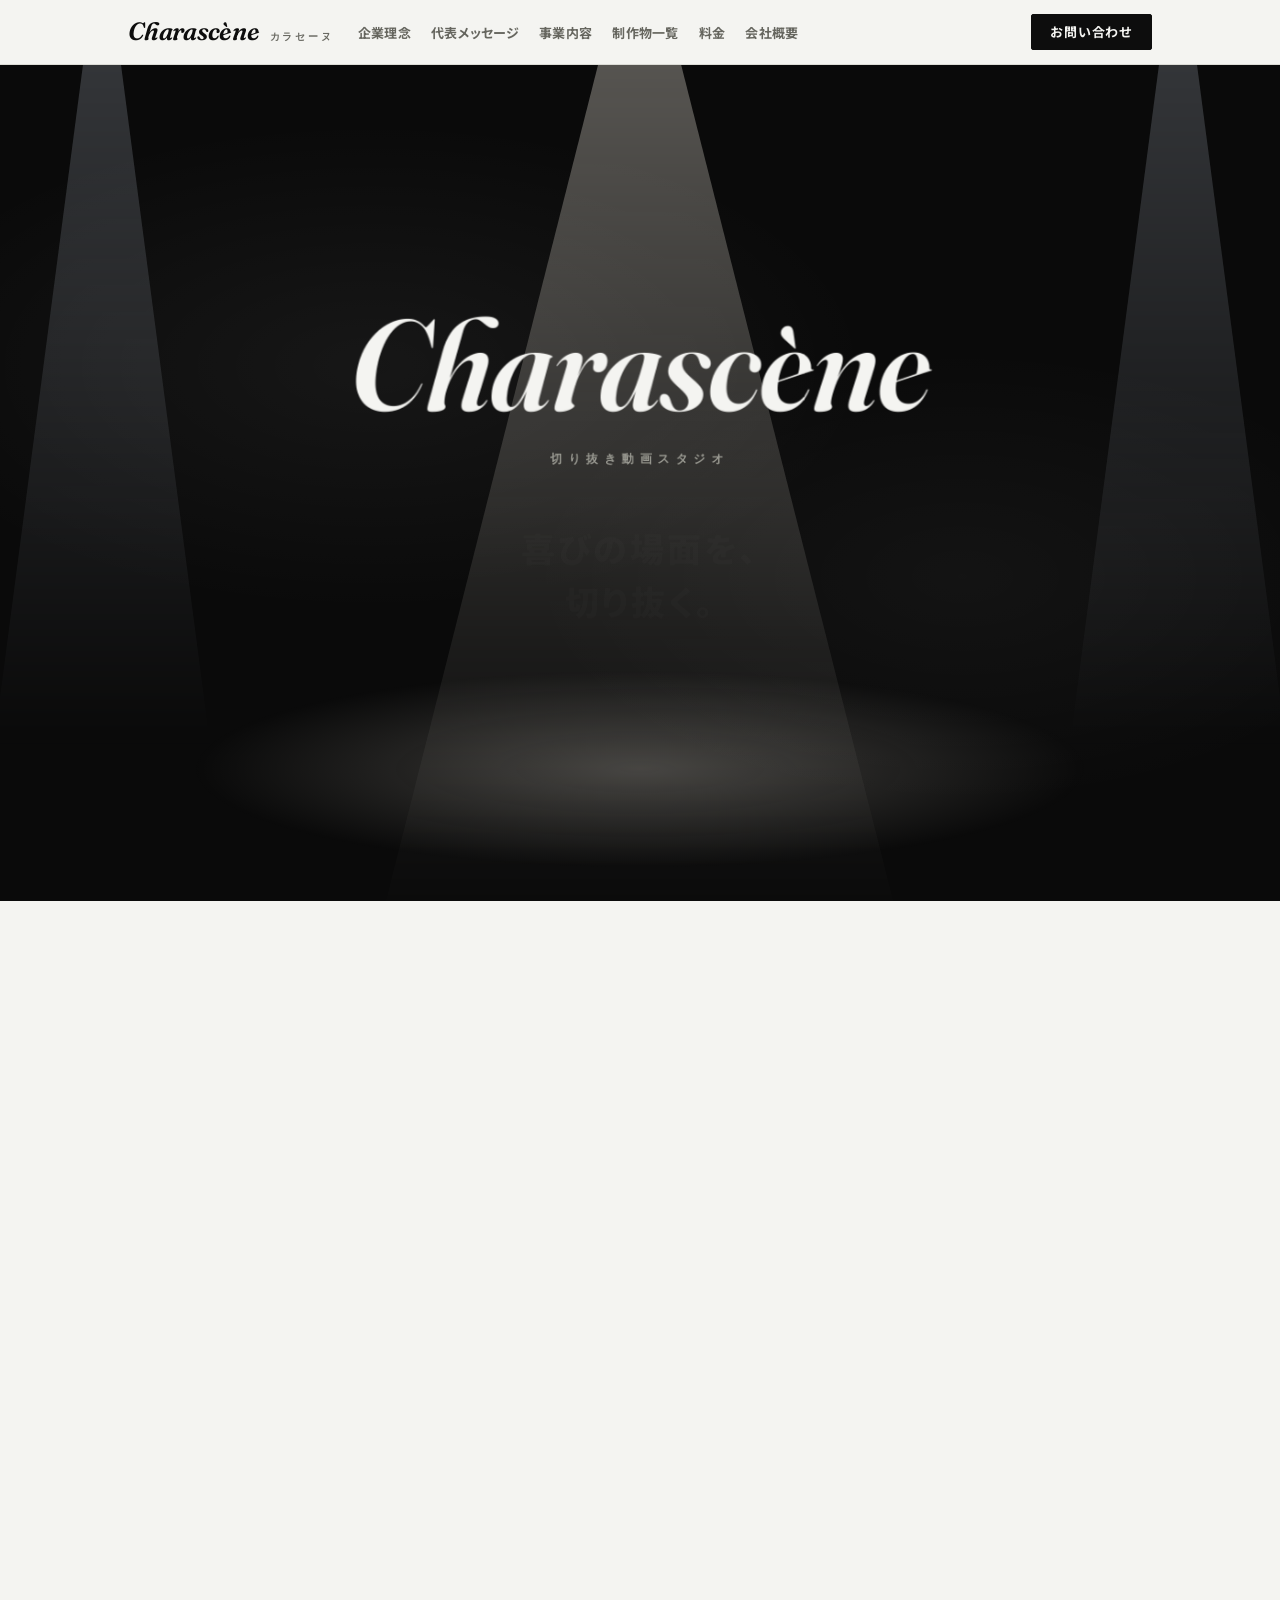
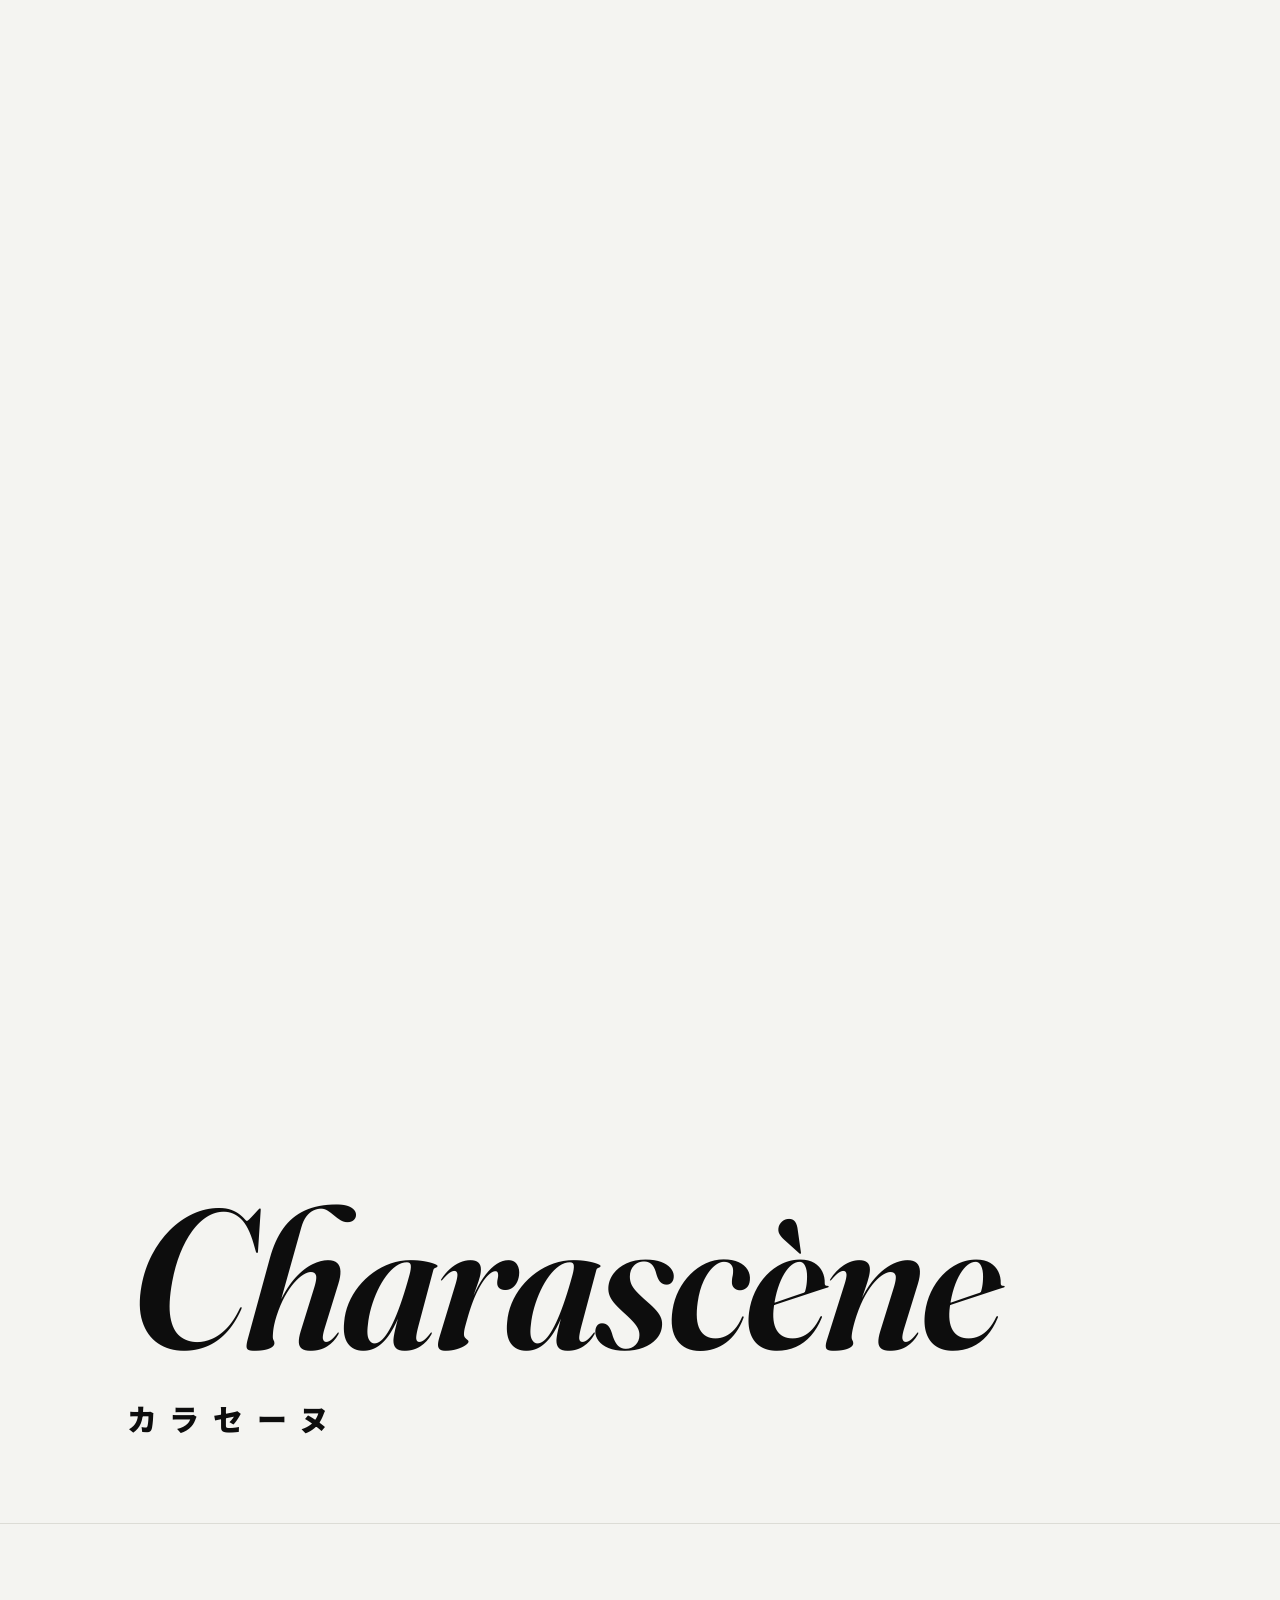
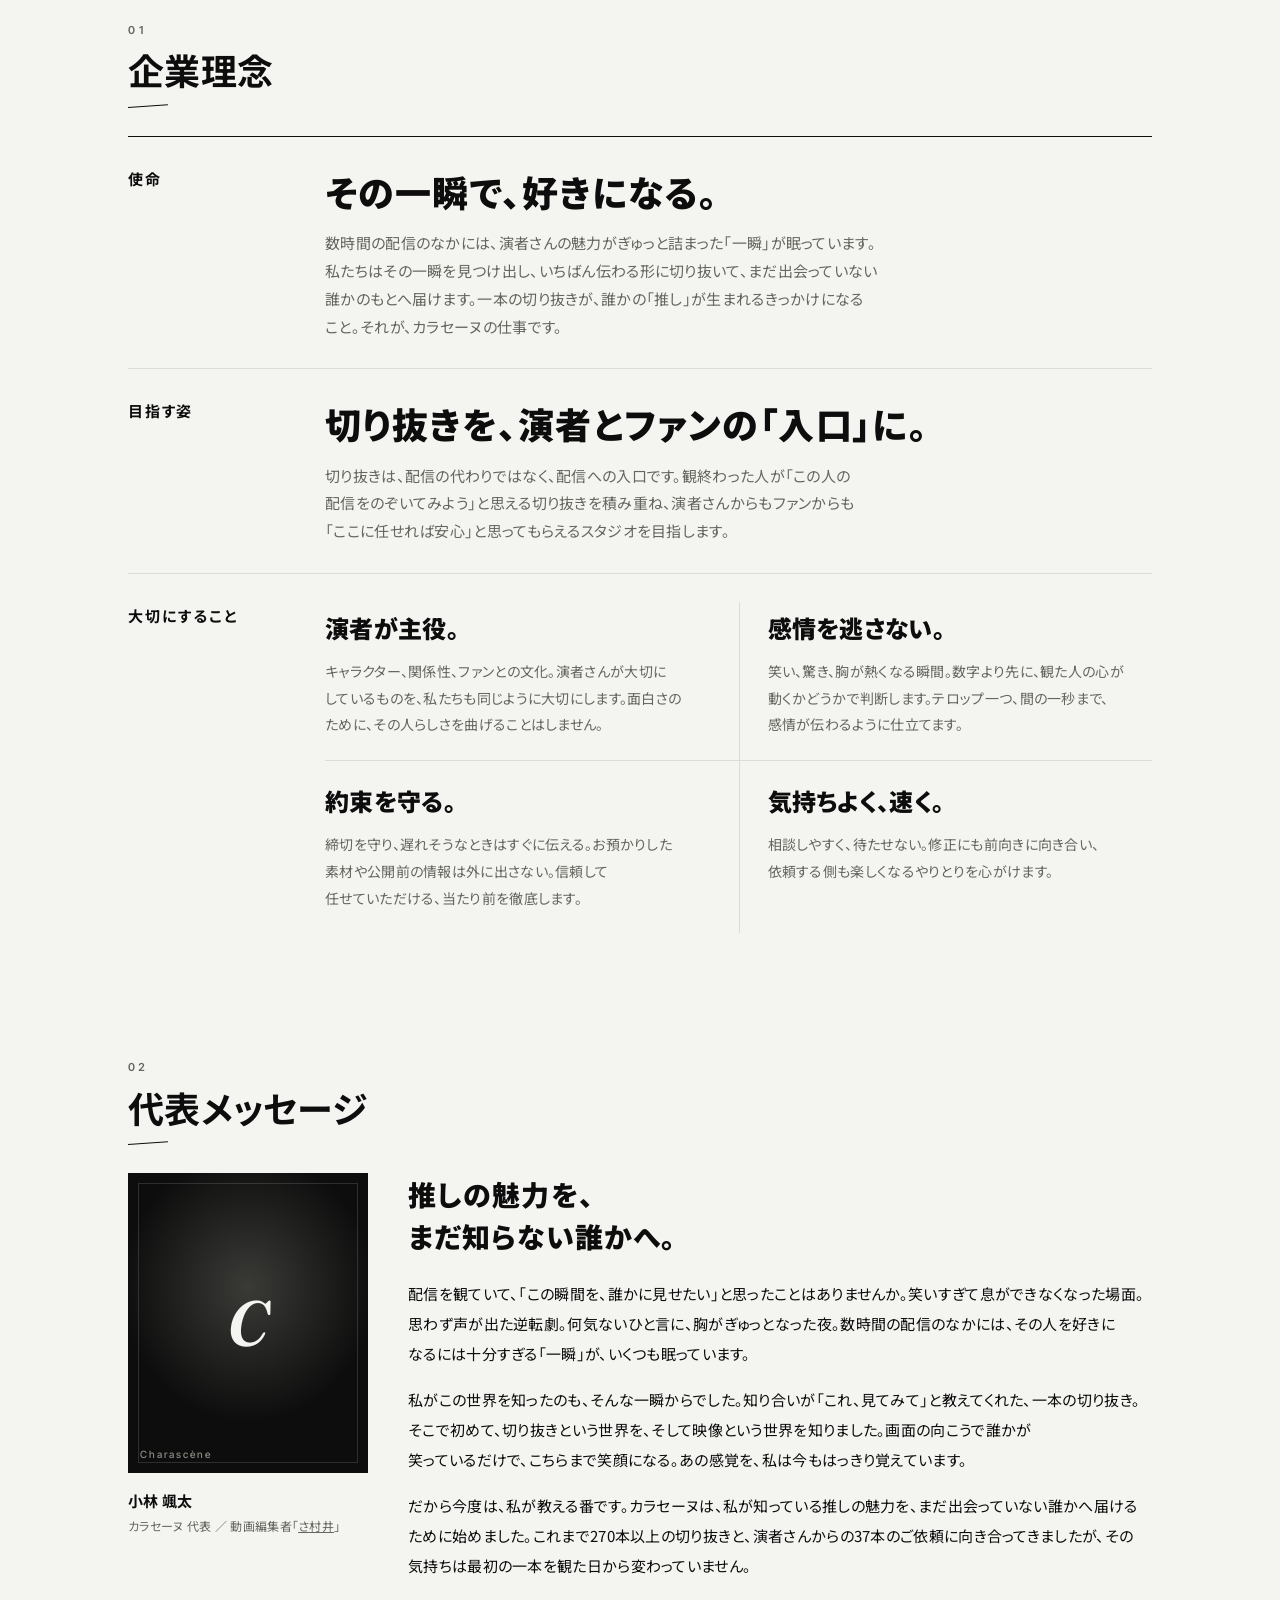
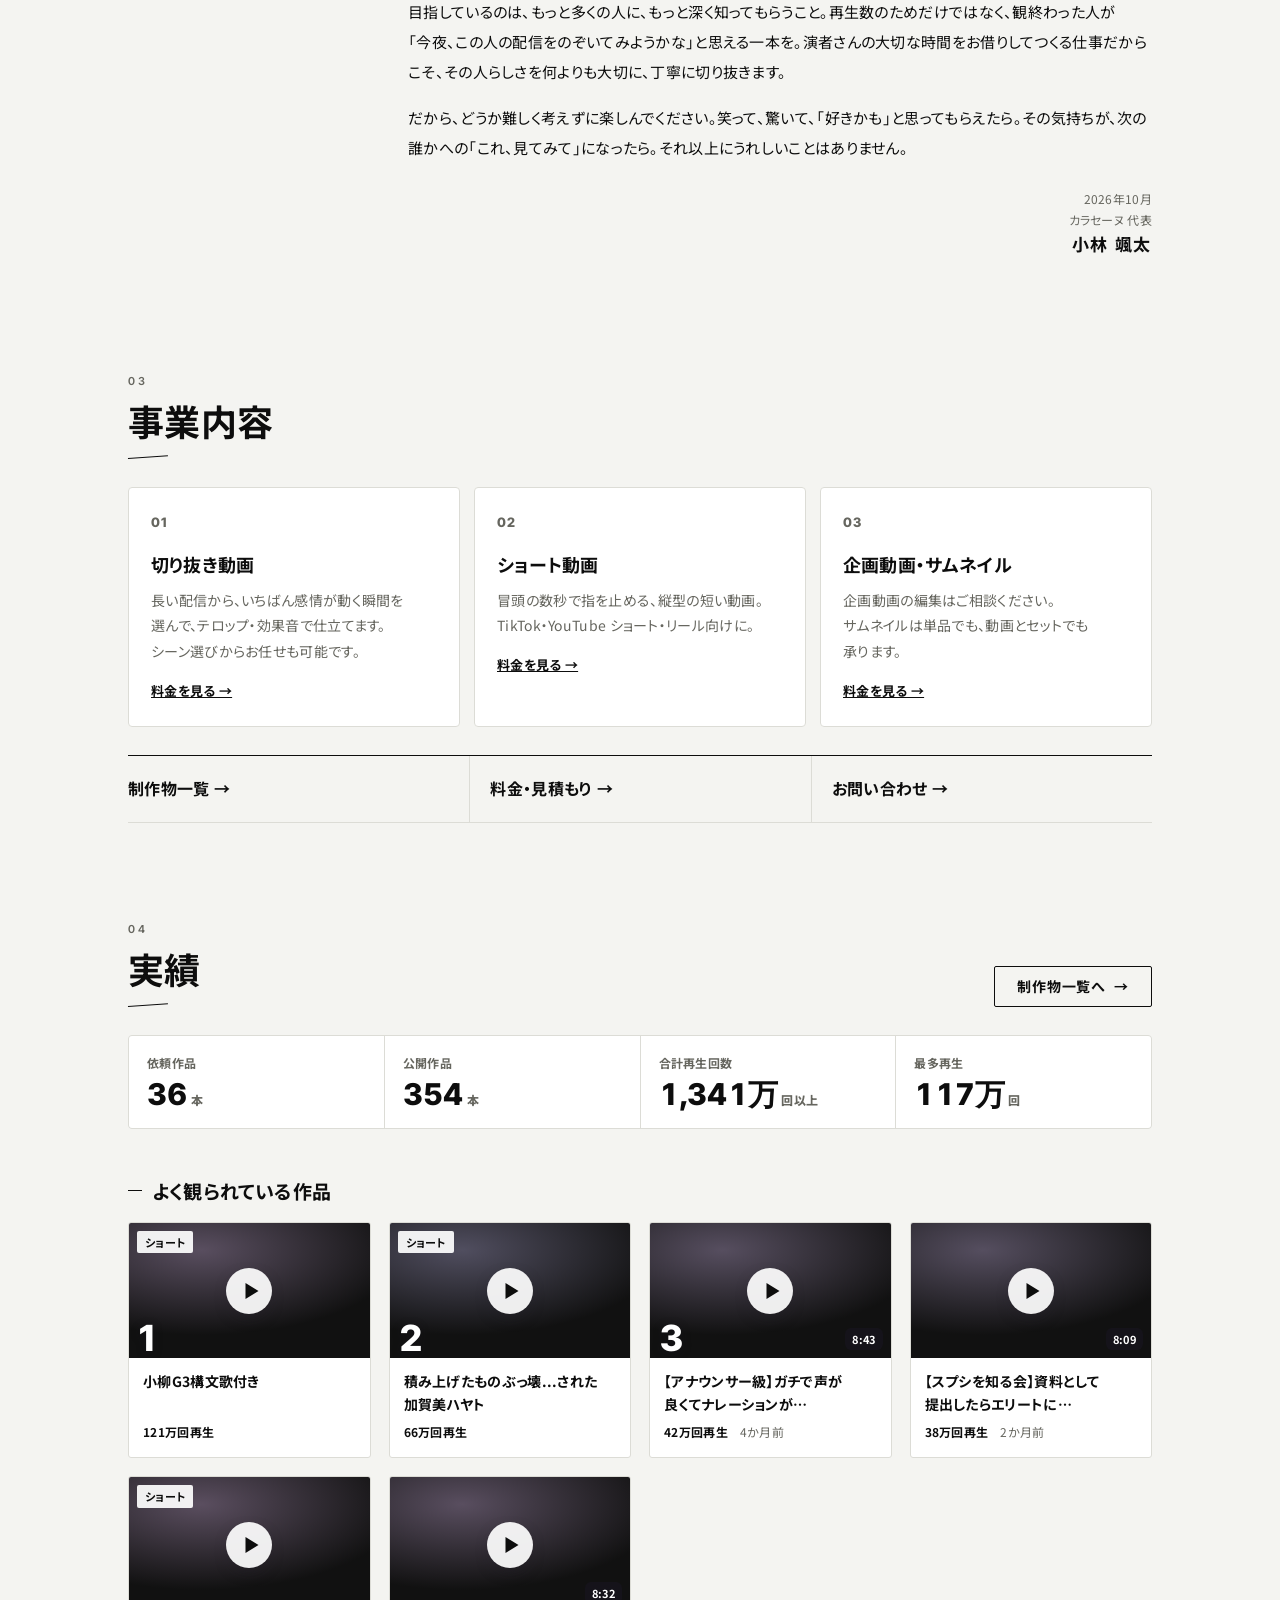
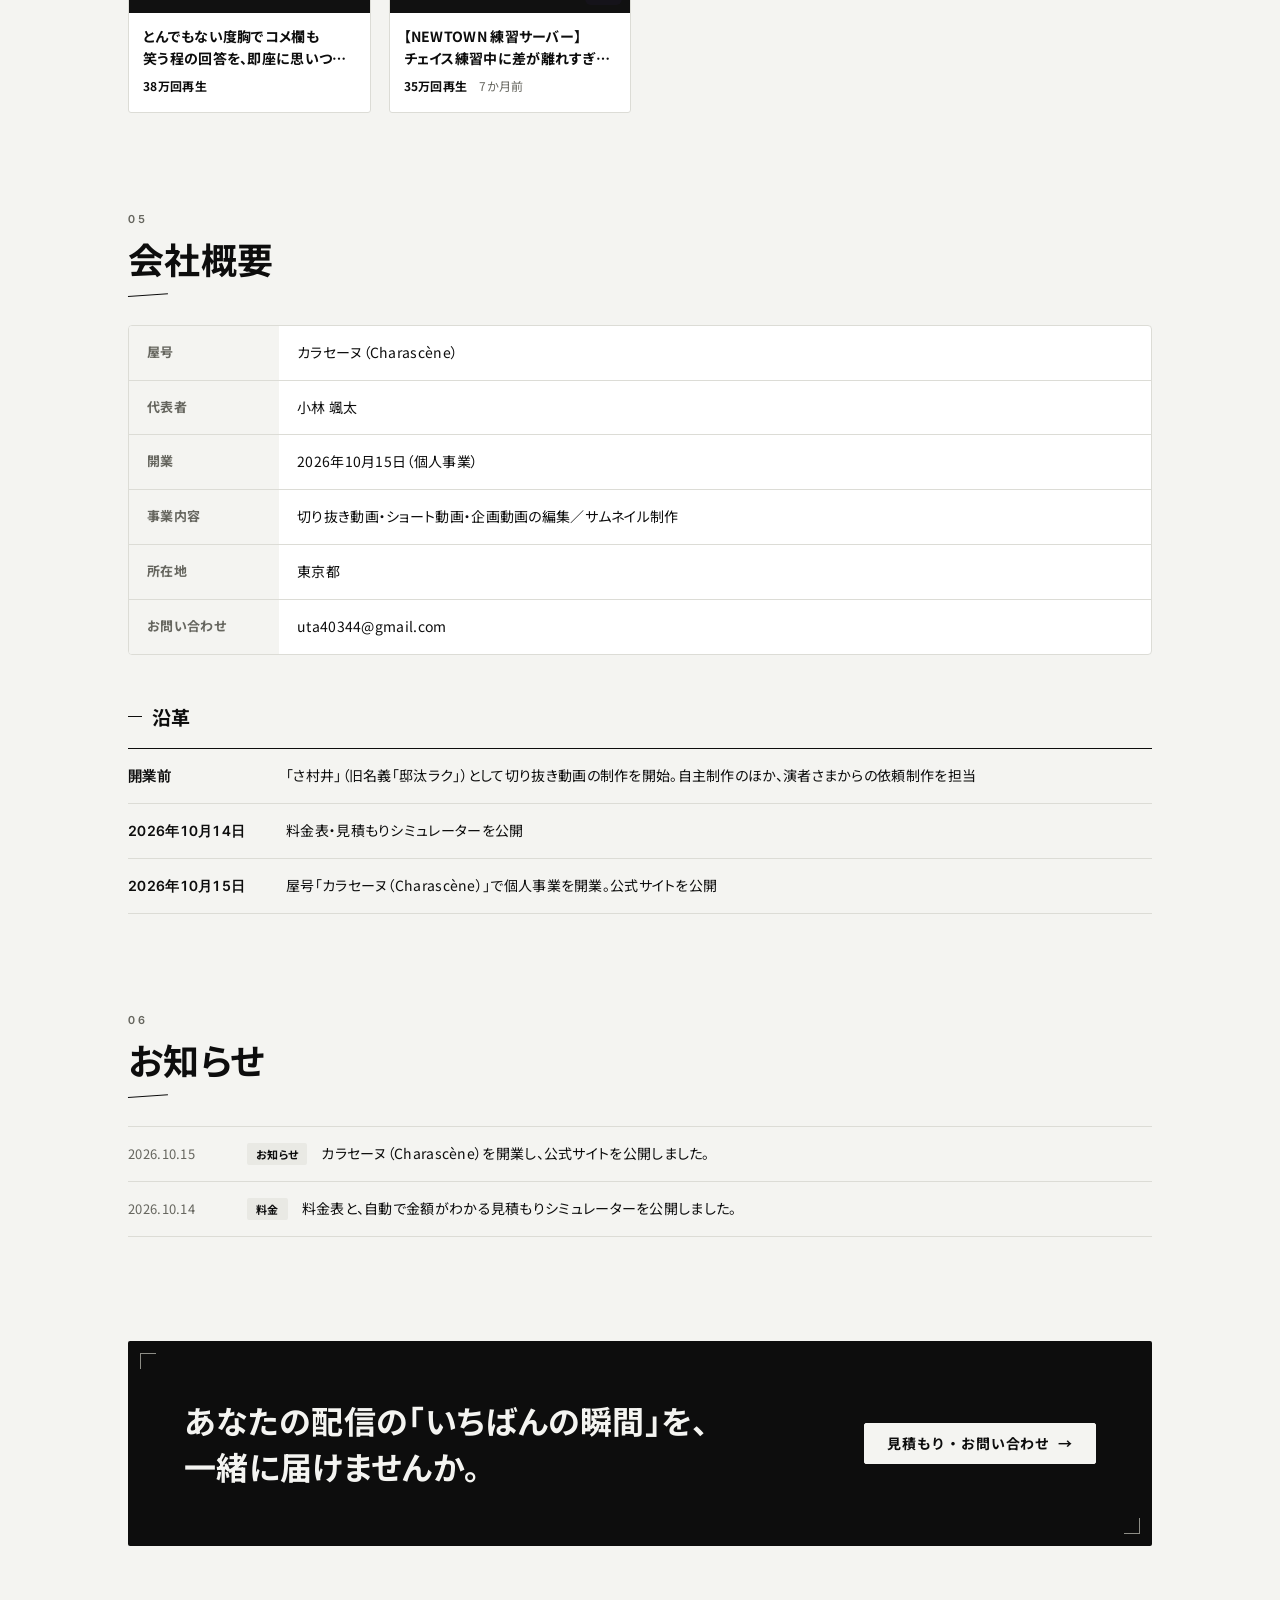
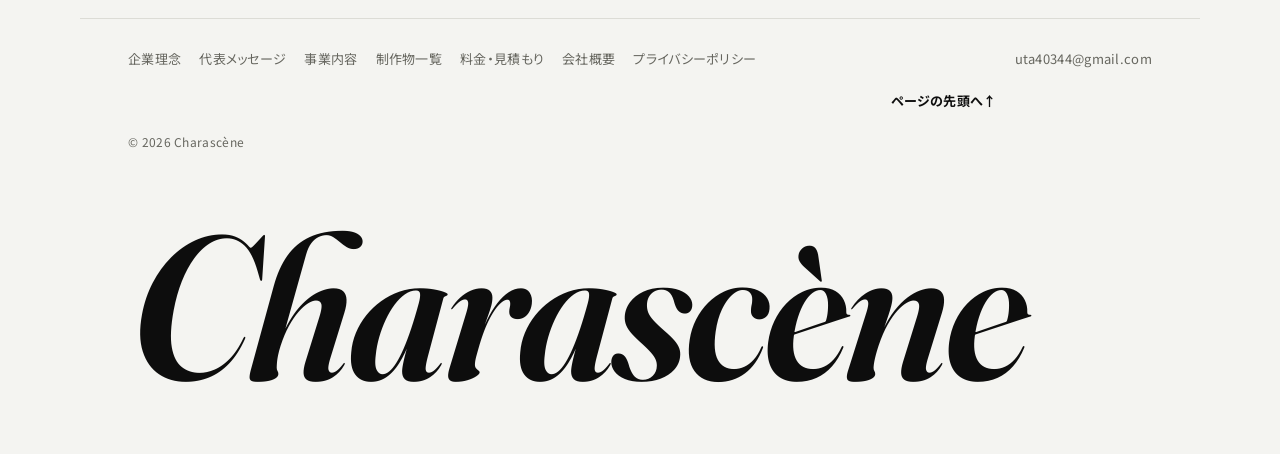
==== index.html @ 2d40c5ec "Add files via upload" ====
<!DOCTYPE html>
<html lang="ja">
<head>
<meta charset="utf-8">
<meta name="viewport" content="width=device-width,initial-scale=1,viewport-fit=cover">
<title>カラセーヌ</title>
<meta name="description" content="切り抜き特化の動画制作スタジオ カラセーヌ（Charascène）。演者を第一に、感情を動かす切り抜きを。">
<link rel="preconnect" href="https://fonts.googleapis.com">
<link rel="preconnect" href="https://fonts.gstatic.com" crossorigin>
<link rel="stylesheet" href="https://fonts.googleapis.com/css2?family=Fraunces:ital,opsz,wght@1,9..144,600&family=Inter+Tight:wght@500;600;800&family=Noto+Sans+JP:wght@400;500;700;900&display=swap">
<link rel="stylesheet" href="site.css">
<style>
/* Top page only: a stage. On load the house lights come up on the wordmark (time-based, like an
   After Effects title). Scrolling then scrubs a timeline: a 16:9 frame draws itself, three scenes
   play inside it, a cut runs through it and the frame is split open into the white page.
   Everything animates transform / opacity / clip-path only, so it stays smooth. No grain. */
.stage { position: relative; height: 460vh; }
.stage-sticky { position: sticky; top: calc(64px + env(safe-area-inset-top, 0px)); height: calc(100vh - 64px - env(safe-area-inset-top, 0px)); overflow: hidden; background: #0a0a0a; color: #f4f4f1; }
.stage-sticky > * { position: absolute; }

/* lights */
.lights { inset: 0; pointer-events: none; }
.beam { top: -8%; left: 50%; width: 64vw; height: 112%; margin-left: -32vw; transform-origin: 50% 0; background: linear-gradient(to bottom, rgba(255, 248, 236, .34), rgba(255, 248, 236, .07) 70%, rgba(255, 248, 236, 0)); clip-path: polygon(47% 0, 53% 0, 82% 100%, 18% 100%); filter: blur(14px); opacity: 0; will-change: transform, opacity; }
.beam.side { width: 40vw; margin-left: -20vw; background: linear-gradient(to bottom, rgba(214, 224, 240, .22), rgba(214, 224, 240, 0) 80%); clip-path: polygon(48% 0, 52% 0, 76% 100%, 24% 100%); }
.beam.l { left: 8%; }
.beam.r { left: 92%; }
.pool { left: 50%; bottom: 4%; width: 70vw; height: 22vh; margin-left: -35vw; border-radius: 50%; background: radial-gradient(closest-side, rgba(255, 248, 236, .22), rgba(255, 248, 236, 0)); opacity: 0; }
.haze { inset: -20%; background: radial-gradient(40% 30% at 35% 40%, rgba(255, 255, 255, .05), transparent 70%), radial-gradient(35% 28% at 68% 58%, rgba(255, 255, 255, .04), transparent 70%); animation: haze 18s ease-in-out infinite alternate; }
@keyframes haze { to { transform: translate3d(4%, -3%, 0) scale(1.08); } }
.lights > * { position: absolute; }

/* wordmark (logo A), the copy under it */
.hero { inset: 0; display: grid; place-items: center; align-content: center; gap: 0; text-align: center; pointer-events: none; }
.hero-logo-wrap { will-change: transform, opacity; }
.hero-logo { position: relative; display: inline-block; font-family: var(--serif); font-style: italic; font-weight: 600; font-size: clamp(54px, 11vw, 148px); line-height: 1.2; letter-spacing: -.01em; padding: 0 .1em; opacity: 0; }
.hero-logo .half { display: block; white-space: nowrap; }
.hero-logo .half.b { position: absolute; inset: 0; padding: inherit; }
.hero-logo .half.t { clip-path: polygon(0 0, 100% 0, 100% 46%, 0 62%); }
.hero-logo .half.b { clip-path: polygon(0 62%, 100% 46%, 100% 100%, 0 100%); }
.hero-logo .cut { position: absolute; left: -4%; right: -4%; top: 54%; height: 1.5px; background: #fff; transform: rotate(-1.9deg) scaleX(0); transform-origin: left center; box-shadow: 0 0 14px rgba(255, 255, 255, .9); }
.hero-sub { margin: 6px 0 0; font-family: var(--display); font-weight: 600; font-size: clamp(10px, 1.3vw, 13px); letter-spacing: .5em; color: #9a9a92; opacity: 0; }
.hero-copy { margin-top: clamp(26px, 5vh, 48px); will-change: transform, opacity; }
.hero-copy h1 { margin: 0; font-size: clamp(22px, 3.2vw, 34px); font-weight: 900; line-height: 1.5; letter-spacing: .08em; }
.ln { display: block; overflow: hidden; padding-bottom: .06em; }
.ln > span { display: inline-block; transform: translateY(110%); }
.hero-copy p { margin: 12px 0 0; font-size: 13px; letter-spacing: .14em; color: #9a9a92; opacity: 0; }

/* load sequence */
.is-on .beam.main { animation: lightOn 1.6s .15s cubic-bezier(.16, 1, .3, 1) forwards; }
.is-on .beam.side { animation: sideOn 1.4s 1.1s cubic-bezier(.16, 1, .3, 1) forwards, swing 9s 1.1s ease-in-out infinite alternate; }
.is-on .beam.r { animation-name: sideOn, swingR; }
.is-on .pool { animation: fade 1.6s .6s cubic-bezier(.16, 1, .3, 1) forwards; }
.is-on .hero-logo { animation: logoIn 1.6s .5s cubic-bezier(.16, 1, .3, 1) forwards; }
.is-on .hero-logo .cut { animation: cutLine .45s 1.75s cubic-bezier(.7, 0, .2, 1) forwards, fadeOut .35s 2.35s ease forwards; }
.is-on .hero-logo .half.b { animation: slip .7s 2.1s cubic-bezier(.16, 1, .3, 1) forwards; }
.is-on .hero-sub { animation: track 1.4s 2.1s cubic-bezier(.16, 1, .3, 1) forwards; }
.is-on .ln > span { animation: up .9s cubic-bezier(.16, 1, .3, 1) forwards; animation-delay: calc(2.35s + var(--i) * .12s); }
.is-on .hero-copy p { animation: fade .9s 2.75s ease forwards; }
.is-on .stage-hint { animation: fade .8s 3.1s ease forwards; }
@keyframes lightOn { from { opacity: 0; transform: scaleY(.75); } to { opacity: 1; transform: none; } }
@keyframes sideOn { from { opacity: 0; } to { opacity: 1; } }
@keyframes swing { from { transform: rotate(-14deg); } to { transform: rotate(10deg); } }
@keyframes swingR { from { transform: rotate(14deg); } to { transform: rotate(-10deg); } }
@keyframes fade { to { opacity: 1; } }
@keyframes fadeOut { to { opacity: 0; } }
@keyframes logoIn { from { opacity: 0; filter: blur(14px); transform: scale(1.06); } to { opacity: 1; filter: blur(0); transform: none; } }
@keyframes cutLine { to { transform: rotate(-1.9deg) scaleX(1); } }
@keyframes slip { to { transform: translate(.06em, .035em); } }
@keyframes track { from { opacity: 0; letter-spacing: 1.4em; } to { opacity: 1; letter-spacing: .5em; } }
@keyframes up { to { transform: none; } }
/* skip / already seen: jump to the end of every load animation */
.instant *, .instant *::before, .instant *::after { animation-delay: 0s !important; animation-duration: 1ms !important; }
.instant .beam.side { animation: sideOn 1ms forwards, swing 9s ease-in-out infinite alternate !important; }
.instant .beam.r { animation-name: sideOn, swingR !important; }
.instant .haze { animation: haze 18s ease-in-out infinite alternate !important; }

/* the frame */
.frame-wrap { left: 50%; top: 50%; width: min(74vw, calc((100vh - 320px) * 1.7778)); aspect-ratio: 16 / 9; max-width: 100%; transform: translate(-50%, -46%); opacity: 0; will-change: transform, opacity; }
.frame-wrap svg { position: absolute; inset: 0; width: 100%; height: 100%; overflow: visible; }
.frame-wrap rect { fill: none; stroke: #f4f4f1; stroke-width: 1.2; vector-effect: non-scaling-stroke; }
.corner { position: absolute; width: 18px; height: 18px; border: 0 solid #f4f4f1; opacity: 0; }
.corner.tl { left: -10px; top: -10px; border-width: 1.5px 0 0 1.5px; }
.corner.tr { right: -10px; top: -10px; border-width: 1.5px 1.5px 0 0; }
.corner.bl { left: -10px; bottom: -10px; border-width: 0 0 1.5px 1.5px; }
.corner.br { right: -10px; bottom: -10px; border-width: 0 1.5px 1.5px 0; }
.frame-in { position: absolute; inset: 0; overflow: hidden; background: radial-gradient(80% 90% at 50% 40%, #1d1d1b, #0d0d0c); opacity: 0; }
.fr-meta { position: absolute; left: 14px; right: 14px; top: 10px; display: flex; justify-content: space-between; font-family: var(--display); font-weight: 500; font-size: 10px; letter-spacing: .24em; color: #77776f; font-variant-numeric: tabular-nums; }
.scene { position: absolute; inset: 0; display: grid; place-items: center; align-content: center; gap: 6px; text-align: center; }
.scene .no { display: block; overflow: hidden; font-family: var(--display); font-weight: 600; font-size: clamp(10px, 1.2vw, 12px); letter-spacing: .4em; color: #9a9a92; }
.scene .w { display: block; overflow: hidden; font-weight: 900; font-size: clamp(34px, 7vw, 92px); line-height: 1.2; letter-spacing: .06em; }
.scene .en { display: block; overflow: hidden; font-family: var(--serif); font-style: italic; font-weight: 600; font-size: clamp(14px, 1.8vw, 20px); color: #c9c9c1; }
.scene .no > span, .scene .w > span, .scene .en > span { display: inline-block; will-change: transform; }
.fr-time { position: absolute; left: 14px; right: 14px; bottom: 12px; height: 18px; }
.fr-time i { position: absolute; top: 6px; height: 6px; background: #3a3a37; }
.fr-time i.on { background: #d8d8d2; }
.fr-time .ph { position: absolute; top: 0; bottom: 0; left: 0; width: 1px; background: #fff; will-change: transform; }

/* the cut and the white page opening out of it */
.cutline { left: -10%; right: -10%; top: 50%; height: 1.5px; background: #fff; box-shadow: 0 0 18px rgba(255, 255, 255, .9); transform-origin: left center; transform: rotate(-4deg) scaleX(0); opacity: 0; }
.open { inset: 0; display: grid; place-items: center; align-content: center; gap: 10px; text-align: center; background: var(--bg); color: var(--ink); clip-path: polygon(0 54%, 100% 46%, 100% 46%, 0 54%); }
.open .k { font-family: var(--serif); font-style: italic; font-weight: 600; font-size: clamp(18px, 2.4vw, 24px); }
.open h2 { margin: 0; font-size: clamp(26px, 4.4vw, 52px); font-weight: 900; line-height: 1.4; letter-spacing: .06em; }
.open p { margin: 6px 0 0; font-size: 13px; letter-spacing: .14em; color: var(--muted); }
.stage-hint { left: 50%; bottom: 22px; transform: translateX(-50%); font-family: var(--display); font-size: 10px; font-weight: 600; letter-spacing: .4em; color: #8d8d86; opacity: 0; transition: color .3s; }
.stage-hint::after { content: ""; display: block; width: 1px; height: 22px; margin: 6px auto 0; background: currentColor; animation: hint 1.8s cubic-bezier(.7, 0, .2, 1) infinite; transform-origin: top; }
.stage-hint.hide { visibility: hidden; }
@keyframes hint { 0% { transform: scaleY(0); } 50% { transform: scaleY(1); transform-origin: top; } 51% { transform-origin: bottom; } 100% { transform: scaleY(0); transform-origin: bottom; } }

/* ---------- the name, large ---------- */
.brand { padding-block: clamp(80px, 12vw, 160px) clamp(40px, 6vw, 80px); border-bottom: 1px solid var(--line); overflow: hidden; }
.brand-k { margin: 0; font-family: var(--display); font-weight: 600; font-size: 12px; letter-spacing: .3em; color: var(--muted); }
.brand-mark { position: relative; display: inline-block; margin-top: 10px; font-family: var(--serif); font-style: italic; font-weight: 600; font-size: clamp(64px, 15.5vw, 230px); line-height: 1.1; letter-spacing: -.02em; }
.brand-mark .half, .foot-mark .half { display: block; white-space: nowrap; }
.brand-mark .half.b, .foot-mark .half.b { position: absolute; inset: 0; }
.brand-mark .half.t, .foot-mark .half.t { clip-path: polygon(0 0, 100% 0, 100% 46%, 0 62%); }
.brand-mark .half.b, .foot-mark .half.b { clip-path: polygon(0 62%, 100% 46%, 100% 100%, 0 100%); transform: translate(0, 0); transition: transform 1.2s cubic-bezier(.16, 1, .3, 1) .5s; }
.brand.is-in .brand-mark .half.b { transform: translate(.06em, .035em); }
.brand-mark .half.t { transform: translateY(30%); opacity: 0; transition: transform 1.2s cubic-bezier(.16, 1, .3, 1), opacity 1s; }
.brand.is-in .brand-mark .half.t { transform: none; opacity: 1; }
.brand-mark .half.b { opacity: 0; transition: transform 1.2s cubic-bezier(.16, 1, .3, 1) .5s, opacity 1s; }
.brand.is-in .brand-mark .half.b { opacity: 1; }
.brand-read { margin: 4px 0 0; font-weight: 900; font-size: clamp(20px, 2.6vw, 30px); letter-spacing: .5em; }
.brand-ety { display: flex; flex-wrap: wrap; align-items: center; gap: 12px clamp(16px, 3vw, 40px); margin-top: clamp(32px, 5vw, 56px); padding-top: 24px; border-top: 1px solid var(--ink); }
.brand-ety p { margin: 0; display: grid; gap: 2px; }
.brand-ety .w { font-family: var(--serif); font-style: italic; font-weight: 600; font-size: clamp(28px, 3.4vw, 44px); line-height: 1.1; }
.brand-ety .r { font-family: var(--display); font-size: 12px; letter-spacing: .08em; color: var(--muted); }
.brand-ety .m { font-weight: 900; font-size: clamp(16px, 1.6vw, 20px); }
.brand-ety .plus { font-size: 24px; color: var(--muted); }
.brand-ety .eq .m { font-size: clamp(24px, 3vw, 36px); }
.foot-mark { position: relative; grid-column: 1 / -1; margin: 28px 0 0; font-family: var(--serif); font-style: italic; font-weight: 600; font-size: clamp(56px, 16vw, 240px); line-height: 1.05; letter-spacing: -.02em; color: var(--ink); }
.foot-mark .half.b { transform: translate(.06em, .035em); }
.logo .sub { letter-spacing: .3em; }
/* the company wordmark is always shown whole: no cut line, no split halves */
.hero-logo .half.t, .brand-mark .half.t, .foot-mark .half.t { clip-path: none; }
.hero-logo .half.b, .hero-logo .cut, .brand-mark .half.b, .foot-mark .half.b { display: none; }

/* ---------- Top page sections ---------- */
.mission { display: grid; grid-template-columns: 11em minmax(0, 1fr); gap: 10px 32px; padding-block: 28px; border-top: 1px solid var(--ink); }
.mission + .mission { border-top-color: var(--line); }
.mission .k { font-weight: 700; font-size: 15px; letter-spacing: .12em; }
.mission .k small { display: block; margin-top: 2px; font-family: var(--body); font-weight: 500; font-size: 12px; letter-spacing: .08em; color: var(--muted); }
.mission h3 { margin: 0; font-size: clamp(24px, 3.4vw, 36px); font-weight: 900; line-height: 1.45; letter-spacing: .04em; text-wrap: balance; }
.mission p { margin: 12px 0 0; max-width: 38em; color: var(--muted); }
.values { display: grid; grid-template-columns: repeat(2, minmax(0, 1fr)); gap: 0 0; margin: 0; padding: 0; list-style: none; }
.values li { padding: 18px 28px 22px 0; min-width: 0; border-top: 1px solid var(--line); }
.values li:nth-child(even) { padding-left: 28px; border-left: 1px solid var(--line); }
.values li:nth-child(-n + 2) { border-top: 0; padding-top: 4px; }
.values .en { display: block; font-family: var(--serif); font-style: italic; font-weight: 600; font-size: 22px; line-height: 1.3; }
.values b { display: block; font-size: clamp(18px, 2vw, 24px); font-weight: 900; }
.values p { margin: 8px 0 0; font-size: 14px; line-height: 1.9; color: var(--muted); }
.service .card .icon { margin-bottom: 14px; font-family: var(--display); font-weight: 800; font-size: 13px; letter-spacing: .1em; color: var(--muted); }
.service .card .more-link { display: inline-block; margin-top: 14px; font-size: 13px; font-weight: 700; color: var(--ink); }
.ceo { display: grid; grid-template-columns: 240px minmax(0, 1fr); gap: 40px; align-items: start; }
.ceo-photo { position: relative; aspect-ratio: 4 / 5; max-width: 100%; overflow: hidden; background: radial-gradient(70% 60% at 50% 38%, #3a3a37, #0d0d0d 75%); display: grid; place-items: center; color: #f4f4f1; font-family: var(--serif); font-style: italic; font-weight: 600; font-size: 64px; }
.ceo-photo span { position: absolute; left: 12px; bottom: 10px; font-family: var(--display); font-style: normal; font-weight: 500; font-size: 10px; letter-spacing: .2em; color: #8d8d86; }
.ceo-name { margin: 14px 0 0; font-weight: 700; }
.ceo-name small { display: block; font-weight: 400; font-size: 12px; color: var(--muted); }
.ceo-msg .lead { margin: 0 0 22px; font-size: clamp(21px, 2.8vw, 28px); font-weight: 900; line-height: 1.5; letter-spacing: .04em; text-wrap: balance; }
.ceo-msg p { margin: 0 0 16px; font-size: 15px; line-height: 2; }
.ceo-msg .sign { margin-top: 26px; text-align: right; line-height: 1.7; }
.ceo-msg .sign small { display: block; font-size: 12px; color: var(--muted); }
.ceo-msg .sign b { font-size: 17px; letter-spacing: .1em; }
.history { list-style: none; margin: 0; padding: 0; border-top: 1px solid var(--ink); }
.history li { display: grid; grid-template-columns: 10em minmax(0, 1fr); gap: 4px 18px; padding: 14px 0; border-bottom: 1px solid var(--line); font-size: 14px; }
.history .when { font-family: var(--display); font-weight: 600; font-variant-numeric: tabular-nums; }
.links3 { display: grid; grid-template-columns: repeat(3, minmax(0, 1fr)); margin-top: 28px; border-top: 1px solid var(--ink); }
.links3 a { display: block; padding: 18px 20px 18px 0; text-decoration: none; border-bottom: 1px solid var(--line); }
.links3 a + a { padding-left: 20px; border-left: 1px solid var(--line); }
.links3 a:hover b { text-decoration: underline; text-underline-offset: 4px; }
.links3 b { display: block; font-size: 16px; }
.links3 span { font-size: 13px; color: var(--muted); }
@media (max-width: 760px) {
  .ceo { grid-template-columns: minmax(0, 1fr); }
  .ceo-photo { width: 200px; }
  .mission { grid-template-columns: minmax(0, 1fr); }
  .values { grid-template-columns: minmax(0, 1fr); }
  .values li, .values li:nth-child(even), .values li:nth-child(-n + 2) { padding: 16px 0; border-left: 0; border-top: 1px solid var(--line); }
  .links3 { grid-template-columns: minmax(0, 1fr); }
  .links3 a + a { padding-left: 0; border-left: 0; }
  .history li { grid-template-columns: minmax(0, 1fr); }
  .stage { height: 400vh; }
  .frame-wrap { width: 88vw; }
}
@media (prefers-reduced-motion: reduce) {
  .stage { height: auto; }
  .stage-sticky { position: relative; height: 80vh; }
  .frame-wrap, .cutline, .open { display: none; }
}
</style>
</head>
<body>

<header class="nav">
  <div class="wrap nav-inner">
    <a class="logo" href="index.html" aria-label="Charascène トップへ"><span class="wm">Charascène</span><span class="sub">カラセーヌ</span></a>
    <ul class="nav-links">
      <li><a href="#philosophy">企業理念</a></li>
      <li><a href="#ceo">代表メッセージ</a></li>
      <li><a href="#service">事業内容</a></li>
      <li><a href="works.html">制作物一覧</a></li>
      <li><a href="price.html">料金</a></li>
      <li><a href="#company">会社概要</a></li>
    </ul>
    <a class="btn-primary" href="price.html#estimate">お問い合わせ</a>
  </div>
</header>

<main id="top">
  <!-- Stage: lights up on the wordmark, then a scroll-scrubbed timeline (see stage.js). -->
  <section class="stage" id="cam" aria-label="カラセーヌの紹介">
    <div class="stage-sticky" id="stage">
      <div class="lights" aria-hidden="true">
        <div class="haze"></div>
        <div class="beam side l"></div>
        <div class="beam side r"></div>
        <div class="beam main"></div>
        <div class="pool"></div>
      </div>

      <div class="frame-wrap" id="frame" aria-hidden="true">
        <svg viewBox="0 0 160 90" preserveAspectRatio="none"><rect x="0" y="0" width="160" height="90" pathLength="1" stroke-dasharray="1" stroke-dashoffset="1"/></svg>
        <span class="corner tl"></span><span class="corner tr"></span><span class="corner bl"></span><span class="corner br"></span>
        <div class="frame-in">
          <div class="fr-meta"><span></span><span class="tc">00:00:00:00</span></div>
          <div class="scene"><span class="no"><span>01</span></span><span class="w"><span>その一瞬で、</span></span></div>
          <div class="scene"><span class="no"><span>02</span></span><span class="w"><span>心が動いて、</span></span></div>
          <div class="scene"><span class="no"><span>03</span></span><span class="w"><span>好きになる。</span></span></div>
          <div class="fr-time"><i style="left:0;width:31%"></i><i style="left:33%;width:32%"></i><i style="left:67%;width:33%"></i><span class="ph"></span></div>
        </div>
      </div>

      <div class="hero">
        <div class="hero-logo-wrap" id="hero-logo">
          <div class="hero-logo" aria-hidden="true">
            <span class="half t">Charascène</span><span class="half b">Charascène</span><span class="cut"></span>
          </div>
          <p class="hero-sub">切り抜き動画スタジオ</p>
        </div>
        <div class="hero-copy" id="hero-copy">
          <h1><span class="ln"><span style="--i:0">喜びの場面を、</span></span><span class="ln"><span style="--i:1">切り抜く。</span></span></h1>
        </div>
      </div>

      <div class="cutline" id="cutline" aria-hidden="true"></div>
      <div class="open" id="open">
        <span class="k">Charascène</span>
        <h2>感情を動かす、<br>切り抜きを。</h2>
      </div>
      <span class="stage-hint" id="stage-hint">SCROLL</span>
    </div>
  </section>

  <section class="brand" id="brand" aria-label="Charascène（カラセーヌ）">
    <div class="wrap">
      <div class="brand-mark" aria-hidden="true"><span class="half t">Charascène</span><span class="half b">Charascène</span></div>
      <p class="brand-read">カラセーヌ</p>
    </div>
  </section>

  <section class="wrap section" id="philosophy" aria-labelledby="philosophy-title">
    <div class="section-head">
      <div><h2 id="philosophy-title">企業理念</h2></div>
    </div>
    <div class="mission">
      <span class="k">使命</span>
      <div><h3>その一瞬で、好きになる。</h3><p>数時間の配信のなかには、演者さんの魅力がぎゅっと詰まった「一瞬」が眠っています。私たちはその一瞬を見つけ出し、いちばん伝わる形に切り抜いて、まだ出会っていない誰かのもとへ届けます。一本の切り抜きが、誰かの「推し」が生まれるきっかけになること。それが、カラセーヌの仕事です。</p></div>
    </div>
    <div class="mission">
      <span class="k">目指す姿</span>
      <div><h3>切り抜きを、演者とファンの「入口」に。</h3><p>切り抜きは、配信の代わりではなく、配信への入口です。観終わった人が「この人の配信をのぞいてみよう」と思える切り抜きを積み重ね、演者さんからもファンからも「ここに任せれば安心」と思ってもらえるスタジオを目指します。</p></div>
    </div>
    <div class="mission">
      <span class="k">大切にすること</span>
      <ul class="values">
        <li><b>演者が主役。</b><p>キャラクター、関係性、ファンとの文化。演者さんが大切にしているものを、私たちも同じように大切にします。面白さのために、その人らしさを曲げることはしません。</p></li>
        <li><b>感情を逃さない。</b><p>笑い、驚き、胸が熱くなる瞬間。数字より先に、観た人の心が動くかどうかで判断します。テロップ一つ、間の一秒まで、感情が伝わるように仕立てます。</p></li>
        <li><b>約束を守る。</b><p>締切を守り、遅れそうなときはすぐに伝える。お預かりした素材や公開前の情報は外に出さない。信頼して任せていただける、当たり前を徹底します。</p></li>
        <li><b>気持ちよく、速く。</b><p>相談しやすく、待たせない。修正にも前向きに向き合い、依頼する側も楽しくなるやりとりを心がけます。</p></li>
      </ul>
    </div>
  </section>

  <section class="wrap section" id="ceo" aria-labelledby="ceo-title">
    <div class="section-head">
      <div><h2 id="ceo-title">代表メッセージ</h2></div>
    </div>
    <div class="ceo">
      <div>
        <div class="ceo-photo" aria-hidden="true">C<span>Charascène</span></div>
        <p class="ceo-name">小林 颯太<small>カラセーヌ 代表 ／ 動画編集者「<a href="portfolio/">さ村井</a>」</small></p>
      </div>
      <div class="ceo-msg">
        <p class="lead">推しの魅力を、<br>まだ知らない誰かへ。</p>
        <p>配信を観ていて、「この瞬間を、誰かに見せたい」と思ったことはありませんか。笑いすぎて息ができなくなった場面。思わず声が出た逆転劇。何気ないひと言に、胸がぎゅっとなった夜。数時間の配信のなかには、その人を好きになるには十分すぎる「一瞬」が、いくつも眠っています。</p>
        <p>私がこの世界を知ったのも、そんな一瞬からでした。知り合いが「これ、見てみて」と教えてくれた、一本の切り抜き。そこで初めて、切り抜きという世界を、そして映像という世界を知りました。画面の向こうで誰かが笑っているだけで、こちらまで笑顔になる。あの感覚を、私は今もはっきり覚えています。</p>
        <p>だから今度は、私が教える番です。カラセーヌは、私が知っている推しの魅力を、まだ出会っていない誰かへ届けるために始めました。これまで270本以上の切り抜きと、演者さんからの37本のご依頼に向き合ってきましたが、その気持ちは最初の一本を観た日から変わっていません。</p>
        <p>目指しているのは、もっと多くの人に、もっと深く知ってもらうこと。再生数のためだけではなく、観終わった人が「今夜、この人の配信をのぞいてみようかな」と思える一本を。演者さんの大切な時間をお借りしてつくる仕事だからこそ、その人らしさを何よりも大切に、丁寧に切り抜きます。</p>
        <p>だから、どうか難しく考えずに楽しんでください。笑って、驚いて、「好きかも」と思ってもらえたら。その気持ちが、次の誰かへの「これ、見てみて」になったら。それ以上にうれしいことはありません。</p>
        <p class="sign"><small>2026年10月</small><small>カラセーヌ 代表</small><b>小林 颯太</b></p>
      </div>
    </div>
  </section>

  <section class="wrap section service" id="service" aria-labelledby="service-title">
    <div class="section-head">
      <div><h2 id="service-title">事業内容</h2></div>
    </div>
    <div class="grid3">
      <div class="card"><div class="icon">01</div><h3>切り抜き動画</h3><p>長い配信から、いちばん感情が動く瞬間を選んで、テロップ・効果音で仕立てます。シーン選びからお任せも可能です。</p><a class="more-link" href="price.html">料金を見る →</a></div>
      <div class="card"><div class="icon">02</div><h3>ショート動画</h3><p>冒頭の数秒で指を止める、縦型の短い動画。TikTok・YouTube ショート・リール向けに。</p><a class="more-link" href="price.html">料金を見る →</a></div>
      <div class="card"><div class="icon">03</div><h3>企画動画・サムネイル</h3><p>企画動画の編集はご相談ください。サムネイルは単品でも、動画とセットでも承ります。</p><a class="more-link" href="price.html">料金を見る →</a></div>
    </div>
    <div class="links3">
      <a href="works.html"><b>制作物一覧 →</b></a>
      <a href="price.html"><b>料金・見積もり →</b></a>
      <a href="price.html#estimate"><b>お問い合わせ →</b></a>
    </div>
  </section>

  <section class="wrap section" id="results" aria-labelledby="results-title">
    <div class="section-head">
      <div><h2 id="results-title">実績</h2></div>
      <a class="btn-ghost" href="works.html">制作物一覧へ <span aria-hidden="true">→</span></a>
    </div>
    <dl class="numbers">
      <div class="num"><dt>依頼作品</dt><dd id="stat-client">37<small>本</small></dd></div>
      <div class="num"><dt>公開作品</dt><dd id="stat-count">309<small>本</small></dd></div>
      <div class="num"><dt>合計再生回数</dt><dd id="stat-total">837万<small>回以上</small></dd></div>
      <div class="num"><dt>最多再生</dt><dd id="stat-top">42万<small>回</small></dd></div>
    </dl>
    <h3 class="sub-h">よく観られている作品</h3>
    <div class="tiles" id="top-works"></div>
  </section>

  <section class="wrap section" id="company" aria-labelledby="company-title">
    <div class="section-head">
      <div><h2 id="company-title">会社概要</h2></div>
    </div>
    <dl class="dl-table">
      <div><dt>屋号</dt><dd>カラセーヌ（Charascène）</dd></div>
      <div><dt>代表者</dt><dd>小林 颯太</dd></div>
      <div><dt>開業</dt><dd>2026年10月15日（個人事業）</dd></div>
      <div><dt>事業内容</dt><dd>切り抜き動画・ショート動画・企画動画の編集／サムネイル制作</dd></div>
      <div><dt>所在地</dt><dd>東京都</dd></div>
      <div><dt>お問い合わせ</dt><dd>uta40344@gmail.com</dd></div>
    </dl>
    <h3 class="sub-h">沿革</h3>
    <ol class="history">
      <li><span class="when">開業前</span><span>「さ村井」（旧名義「邸汰ラク」）として切り抜き動画の制作を開始。自主制作のほか、演者さまからの依頼制作を担当</span></li>
      <li><span class="when">2026年10月14日</span><span>料金表・見積もりシミュレーターを公開</span></li>
      <li><span class="when">2026年10月15日</span><span>屋号「カラセーヌ（Charascène）」で個人事業を開業。公式サイトを公開</span></li>
    </ol>
  </section>

  <section class="wrap section" id="news" aria-labelledby="news-title">
    <div class="section-head">
      <div><h2 id="news-title">お知らせ</h2></div>
    </div>
    <ul class="news">
      <li><time datetime="2026-10-15">2026.10.15</time><span class="cat">お知らせ</span><span>カラセーヌ（Charascène）を開業し、公式サイトを公開しました。</span></li>
      <li><time datetime="2026-10-14">2026.10.14</time><span class="cat">料金</span><span>料金表と、自動で金額がわかる見積もりシミュレーターを公開しました。</span></li>
    </ul>
  </section>

  <section class="wrap">
    <div class="cta">
      <div><h2>あなたの配信の「いちばんの瞬間」を、<br>一緒に届けませんか。</h2></div>
      <a class="btn-primary" href="price.html#estimate">見積もり・お問い合わせ <span class="arrow" aria-hidden="true">→</span></a>
    </div>
  </section>
</main>

<footer class="wrap foot">
  <nav aria-label="サイト内リンク">
    <a href="index.html#philosophy">企業理念</a><a href="index.html#ceo">代表メッセージ</a><a href="index.html#service">事業内容</a><a href="works.html">制作物一覧</a><a href="price.html">料金・見積もり</a><a href="index.html#company">会社概要</a><a href="privacy.html">プライバシーポリシー</a>
  </nav>
  <span>uta40344@gmail.com</span>
  <span class="copy">© 2026 Charascène</span>
  <p class="foot-mark" aria-hidden="true"><span class="half t">Charascène</span><span class="half b">Charascène</span></p>
</footer>

<script src="works-data.js"></script>
<script src="thumbs.js"></script>
<script src="portfolio.js"></script>
<script src="stage.js"></script>
<script src="details.js"></script>
</body>
</html>
---- site.css ----
/* カラセーヌ — shared styles for every page.
   Monochrome: warm paper white, near-black ink, greys for structure. The only colour on the site
   is inside the video frames. Crisp sans for Japanese, an italic serif for the wordmark.
   Single light look by design. (Token names --lav / --sun are kept from the first palette.) */
:root {
  --bg: #f4f4f1;
  --paper: #ffffff;
  --ink: #0d0d0d;
  --muted: #66665f;
  --line: #dcdcd6;
  --lav: #0d0d0d;
  --lav-deep: #0d0d0d;
  --lav-pale: #e9e9e4;
  --sun: #0d0d0d;
  --sun-pale: #ebebe6;
  --night: #0b0b0b;
  --serif: "Fraunces", "Times New Roman", serif;
  --display: "Inter Tight", "Helvetica Neue", Arial, sans-serif;
  --kana: "Noto Sans JP", "Hiragino Sans", "Yu Gothic UI", sans-serif;
  --body: "Noto Sans JP", "Hiragino Sans", "Yu Gothic UI", "Meiryo", sans-serif;
  --radius: 4px;
  color-scheme: light;
}
html, body { margin: 0; background: var(--bg); color: var(--ink); }
html { scroll-behavior: smooth; }
body { font-family: var(--body); font-size: 15px; line-height: 1.85; letter-spacing: .02em; font-feature-settings: "palt"; -webkit-font-smoothing: antialiased; word-break: auto-phrase; line-break: strict; }
h1, h2, h3 { font-weight: 700; letter-spacing: .01em; }
*, *::before, *::after { box-sizing: border-box; }
a { color: inherit; }
img { max-width: 100%; }
.visually-hidden { position: absolute !important; width: 1px; height: 1px; overflow: hidden; clip: rect(0 0 0 0); white-space: nowrap; }
:focus-visible { outline: 2px solid var(--lav-deep); outline-offset: 3px; }
.wrap { max-width: 1120px; margin: 0 auto; padding-inline: clamp(16px, 5vw, 48px); }

/* ---------- Nav ---------- */
.nav { position: sticky; top: env(safe-area-inset-top, 0px); z-index: 20; background: var(--bg); border-bottom: 1px solid var(--line); }
.nav-inner { height: 64px; display: flex; align-items: center; gap: 24px; }
.logo { display: flex; align-items: baseline; gap: 10px; text-decoration: none; white-space: nowrap; }
.logo .wm { font-family: var(--serif); font-style: italic; font-weight: 600; font-size: 25px; letter-spacing: -.01em; line-height: 1; }
.logo .sub { font-family: var(--display); font-weight: 600; font-size: 9.5px; letter-spacing: .28em; color: var(--muted); }
.nav-links { display: flex; gap: 20px; margin: 0; padding: 0; list-style: none; }
.nav-links a { text-decoration: none; font-size: 13px; font-weight: 700; color: var(--muted); transition: color .2s; }
.nav-links a:hover, .nav-links a[aria-current="page"] { color: var(--ink); }
.nav .btn-primary { margin-left: auto; padding: 9px 18px; font-size: 13px; white-space: nowrap; }

/* ---------- Buttons (サルワカ「btn-flat-border」「btn-gradient-radius」を単色でアレンジ) ---------- */
.btn-primary, .btn-ghost { display: inline-flex; align-items: center; gap: 8px; padding: 11px 22px; border-radius: 2px; font: 700 14px/1.2 var(--body); letter-spacing: .06em; text-decoration: none; cursor: pointer; transition: background-color .2s, color .2s, border-color .2s; }
.btn-primary { border: 1px solid var(--ink); background: var(--ink); color: var(--bg); }
.btn-primary:hover { background: var(--bg); color: var(--ink); }
.btn-ghost { border: 1px solid var(--ink); background: transparent; color: var(--ink); }
.btn-ghost:hover { background: var(--ink); color: var(--bg); }
.btn-ghost .icon { font-size: 10px; color: var(--lav); }
.arrow { transition: transform .2s; }
.btn-primary:hover .arrow { transform: translateX(3px); }

/* ---------- Page header (sub pages) ---------- */
.page-head { padding-block: clamp(40px, 7vw, 80px) clamp(16px, 3vw, 28px); }
.page-head .eyebrow { margin: 0 0 8px; }
.page-head h1 { margin: 0; font-size: clamp(30px, 5vw, 48px); line-height: 1.25; }
.page-head p { margin: 12px 0 0; color: var(--muted); max-width: 40em; }
.crumb { font-size: 12px; color: var(--muted); }
.crumb a { color: var(--muted); }
.eyebrow { font-family: var(--display); font-size: 12px; font-weight: 600; letter-spacing: .3em; color: var(--muted); }

/* ---------- Sections ---------- */
.section { padding-block: clamp(56px, 8vw, 96px) 0; scroll-margin-top: 80px; }
.section-head { display: flex; flex-wrap: wrap; align-items: flex-end; justify-content: space-between; gap: 12px 16px; margin-bottom: 28px; }
.section-head .eyebrow { margin: 0 0 6px; }
.section-head h2 { margin: 0; font-size: clamp(26px, 3.6vw, 36px); line-height: 1.3; }
.section-head h2::after { content: ""; display: block; width: 40px; height: 1px; margin-top: 14px; background: var(--ink); transform: rotate(-4deg); transform-origin: left; }
.section-head p { margin: 0; color: var(--muted); font-size: 14px; }
.sub-h { margin: 44px 0 14px; font-size: 19px; display: flex; align-items: center; gap: 10px; }
.sub-h::before { content: ""; width: 14px; height: 1px; background: var(--ink); flex: none; }
.card { padding: 22px; border-radius: var(--radius); background: var(--paper); border: 1px solid var(--line); min-width: 0; }
.card h3 { margin: 0 0 6px; font-size: 18px; }
.card p { margin: 0; font-size: 14px; color: var(--muted); }
.grid3 { display: grid; grid-template-columns: repeat(3, minmax(0, 1fr)); gap: 14px; }
.grid2 { display: grid; grid-template-columns: repeat(2, minmax(0, 1fr)); gap: 14px; }
.no { font-family: var(--display); font-weight: 800; font-size: 13px; color: var(--lav); }

/* ---------- Works tiles ---------- */
.group + .group { margin-top: 72px; }
.group-head { display: flex; flex-wrap: wrap; align-items: baseline; gap: 6px 12px; margin-bottom: 16px; }
.group-head h3 { margin: 0; font-size: 21px; }
.group-head p { margin: 0; font-size: 13px; color: var(--muted); }
.group-head a { color: var(--lav-deep); }
.tag-role { padding: 2px 10px; border-radius: 2px; font-size: 11px; font-weight: 700; letter-spacing: .08em; background: var(--ink); color: var(--bg); }
.tag-role.alt { background: var(--lav-pale); color: var(--lav-deep); }
.toolbar { display: flex; flex-wrap: wrap; align-items: center; gap: 10px; margin-bottom: 18px; }
.seg { display: inline-flex; padding: 4px; gap: 2px; border-radius: 2px; background: var(--paper); border: 1px solid var(--line); }
.seg button { padding: 7px 14px; border: 0; border-radius: 2px; background: transparent; color: var(--muted); font: 700 13px/1.2 var(--body); cursor: pointer; font-variant-numeric: tabular-nums; }
.seg button .n { font-weight: 400; opacity: .8; }
.seg button[aria-pressed="true"] { background: var(--ink); color: var(--bg); }
.seg button:not([aria-pressed="true"]):hover { color: var(--ink); }
.select, .search { height: 38px; padding: 0 14px; border-radius: 2px; border: 1px solid var(--line); background: var(--paper); color: var(--ink); font: 400 13px/1 var(--body); }
.search { flex: 1 1 200px; min-width: 0; }
.search::placeholder { color: var(--muted); }
.tiles { display: grid; grid-template-columns: repeat(auto-fill, minmax(min(100%, 240px), 1fr)); gap: 18px; }
.vtile { display: flex; flex-direction: column; min-width: 0; text-decoration: none; border-radius: 3px; overflow: hidden; background: var(--paper); border: 1px solid var(--line); transition: transform .35s cubic-bezier(.2, .8, .2, 1), box-shadow .35s, border-color .35s; }
.vtile:hover, .vtile:focus-visible { transform: translateY(-4px); border-color: var(--lav); box-shadow: 0 18px 34px -20px rgba(35, 31, 43, .45); }
.poster { position: relative; display: grid; place-items: center; aspect-ratio: 16 / 9; max-width: 100%; overflow: hidden; background: radial-gradient(120% 90% at 30% 20%, hsl(var(--h, 260) 10% 34%), #111 70%); }
.thumb { position: absolute; inset: 0; width: 100%; height: 100%; object-fit: cover; }
.play { position: relative; z-index: 1; width: 46px; height: 46px; border-radius: 50%; background: rgba(255, 255, 255, .92); box-shadow: 0 6px 16px -6px rgba(35, 31, 43, .5); transition: transform .25s; }
.play::before { content: ""; position: absolute; top: 50%; left: 55%; transform: translate(-50%, -50%); border-left: 13px solid var(--lav-deep); border-top: 8px solid transparent; border-bottom: 8px solid transparent; }
.vtile:hover .play, .vtile:focus-visible .play { transform: scale(1.08); }
.dur, .kind { position: absolute; z-index: 1; font-size: 11px; font-weight: 700; font-variant-numeric: tabular-nums; }
.dur { right: 8px; bottom: 8px; padding: 1px 7px; border-radius: 6px; background: rgba(23, 20, 29, .82); color: #fff; }
.kind { left: 8px; top: 8px; padding: 1px 8px; border-radius: 2px; background: rgba(255, 255, 255, .92); color: var(--lav-deep); }
.rank { position: absolute; z-index: 1; left: 10px; bottom: 2px; font-family: var(--display); font-weight: 800; font-size: 36px; line-height: 1; color: #fff; text-shadow: 0 2px 10px rgba(23, 20, 29, .45); }
.vbody { display: flex; flex-direction: column; gap: 6px; flex: 1; padding: 12px 14px 14px; }
.who { margin: 0; font-size: 12px; font-weight: 700; color: var(--lav-deep); }
.vtitle { margin: 0; font-size: 14px; font-weight: 700; line-height: 1.6; display: -webkit-box; -webkit-line-clamp: 2; -webkit-box-orient: vertical; overflow: hidden; }
.vmeta { display: flex; flex-wrap: wrap; gap: 2px 12px; margin: auto 0 0; font-size: 12px; color: var(--muted); font-variant-numeric: tabular-nums; }
.vmeta .views { color: var(--ink); font-weight: 700; }
.more { display: flex; align-items: center; justify-content: center; gap: 14px; margin-top: 26px; }
.more span { font-size: 13px; color: var(--muted); font-variant-numeric: tabular-nums; }
.note { margin: 28px 0 0; font-size: 12px; color: var(--muted); }
.empty { grid-column: 1 / -1; display: grid; place-items: center; gap: 4px; padding: 36px 20px; border-radius: var(--radius); border: 1px dashed var(--line); text-align: center; color: var(--muted); }
.empty strong { color: var(--ink); }
.empty p { margin: 0; font-size: 13px; }

/* ---------- Numbers ---------- */
.numbers { display: grid; grid-template-columns: repeat(4, minmax(0, 1fr)); gap: 1px; margin: 0; border-radius: var(--radius); overflow: hidden; background: var(--line); border: 1px solid var(--line); }
.num { padding: 16px 18px; background: var(--paper); min-width: 0; }
.num dt { font-size: 12px; font-weight: 700; color: var(--muted); }
.num dd { margin: 2px 0 0; font-family: var(--display); font-weight: 800; font-size: clamp(22px, 3vw, 30px); line-height: 1.2; font-variant-numeric: tabular-nums; }
.num dd small { font-family: var(--body); font-size: 12px; color: var(--muted); margin-left: 3px; }

/* ---------- Pricing ---------- */
.price-table-wrap { overflow-x: auto; border-radius: var(--radius); border: 1px solid var(--line); background: var(--paper); }
.price-table { width: 100%; min-width: 560px; border-collapse: collapse; font-variant-numeric: tabular-nums; }
.price-table th, .price-table td { padding: 13px 16px; text-align: left; border-bottom: 1px solid var(--line); font-size: 14px; }
.price-table thead th { font-size: 12px; color: var(--muted); background: var(--bg); }
.price-table tbody th { font-weight: 700; }
.price-table tbody th small { display: block; font-weight: 400; font-size: 12px; color: var(--muted); }
.price-table tr:last-child th, .price-table tr:last-child td { border-bottom: 0; }
.price-table td.main { font-family: var(--display); font-weight: 800; font-size: 18px; }
.price-table td .first { color: var(--lav-deep); font-weight: 700; }
.price-table td .long { color: var(--muted); font-weight: 700; }
.price-table .ask { color: var(--muted); font-weight: 700; }
.clip-opt { display: grid; grid-template-columns: minmax(0, 1fr) minmax(0, 1.25fr); gap: 18px; align-items: start; }
.opt-list { list-style: none; margin: 14px 0 0; padding: 0; }
.opt-list li { display: flex; justify-content: space-between; gap: 12px; padding: 10px 0; border-top: 1px solid var(--line); font-size: 14px; font-variant-numeric: tabular-nums; }
.opt-list li b { font-family: var(--display); font-size: 16px; }
.steps { display: grid; gap: 10px; }
.step { display: grid; grid-template-columns: 9em minmax(0, 1fr) 5.6em; align-items: center; gap: 10px; font-size: 13px; }
.step .lbl { font-weight: 700; }
.step .bar { display: flex; height: 26px; border-radius: 8px; overflow: hidden; background: var(--bg); }
.step .bar i { display: block; height: 100%; }
.step .bar .base-p { background: #0d0d0d; }
.step .bar .clip-p { background: #55554f; }
.step .bar .arc1 { background: #9a9a92; }
.step .bar .arc2 { background: #c9c9c1; }
.step .tot { text-align: right; font-family: var(--display); font-weight: 800; font-size: 17px; font-variant-numeric: tabular-nums; }
.legend { display: flex; flex-wrap: wrap; gap: 6px 14px; margin-top: 12px; font-size: 12px; color: var(--muted); }
.legend span::before { content: ""; display: inline-block; width: 10px; height: 10px; border-radius: 3px; margin-right: 5px; vertical-align: -1px; background: var(--c); }
.mini .k { margin: 0; font-size: 13px; font-weight: 700; color: var(--muted); }
.mini .v { margin: 4px 0 0; font-size: 20px; font-weight: 700; color: var(--ink); }
.long { display: grid; grid-template-columns: minmax(0, 1fr) minmax(0, 1.3fr); gap: 18px; }
.long ul { margin: 0; padding-left: 1.2em; font-size: 14px; }
.long li + li { margin-top: 4px; }
.perk { display: flex; justify-content: space-between; align-items: baseline; gap: 12px; padding: 10px 0; border-top: 1px solid var(--line); font-size: 14px; font-variant-numeric: tabular-nums; }
.perk:first-of-type { border-top: 0; }
.perk s { color: var(--muted); margin-right: 8px; }
.perk b { font-family: var(--display); font-size: 18px; color: var(--lav-deep); }
.notes { margin: 18px 0 0; padding: 18px 22px; border-radius: var(--radius); background: var(--sun-pale); font-size: 14px; }
.notes ul { margin: 0; padding-left: 1.2em; }
.notes li + li { margin-top: 4px; }

/* ---------- Estimate ---------- */
.estimate { display: grid; grid-template-columns: minmax(0, 1fr) minmax(0, 1fr); gap: 18px; }
.est-form h3, .est-result h3 { margin: 0 0 14px; font-size: 17px; }
.field { display: grid; gap: 6px; margin-bottom: 14px; }
.field > span, .field legend { font-size: 12px; font-weight: 700; color: var(--muted); }
fieldset.field { border: 0; padding: 0; margin: 0 0 14px; min-width: 0; }
.choices { display: flex; flex-wrap: wrap; gap: 6px; }
.choices label { position: relative; }
.choices input { position: absolute; opacity: 0; }
.choices span { display: inline-block; padding: 7px 12px; border-radius: 2px; border: 1px solid var(--line); font-size: 13px; cursor: pointer; transition: background-color .2s, color .2s, border-color .2s; }
.choices input:checked + span { background: var(--ink); color: var(--bg); border-color: var(--ink); }
.choices input:disabled + span { opacity: .4; cursor: not-allowed; }
.choices input:focus-visible + span { outline: 2px solid var(--lav-deep); outline-offset: 2px; }
.input, .textarea { width: 100%; padding: 10px 12px; border-radius: 10px; border: 1px solid var(--line); background: var(--bg); color: var(--ink); font: 400 14px/1.5 var(--body); }
.textarea { resize: vertical; min-height: 84px; }
.checks { display: flex; flex-wrap: wrap; gap: 8px 18px; margin-bottom: 14px; font-size: 14px; }
.checks label { display: inline-flex; align-items: center; gap: 6px; cursor: pointer; }
.checks input { accent-color: var(--lav-deep); width: 16px; height: 16px; }
.row2 { display: grid; grid-template-columns: repeat(2, minmax(0, 1fr)); gap: 12px; }
.est-total { margin: 0; font-family: var(--display); font-weight: 800; font-size: clamp(32px, 5vw, 46px); line-height: 1.1; font-variant-numeric: tabular-nums; }
.est-per { margin: 4px 0 0; font-size: 13px; color: var(--muted); }
.est-lines { list-style: none; margin: 12px 0 18px; padding: 0; border-top: 1px solid var(--line); }
.est-lines li { display: flex; justify-content: space-between; gap: 12px; padding: 8px 0; border-bottom: 1px solid var(--line); font-size: 13px; font-variant-numeric: tabular-nums; }
.est-lines li span:first-child { color: var(--muted); }
.est-msg { width: 100%; min-height: 220px; padding: 12px; border-radius: 10px; border: 1px solid var(--line); background: var(--bg); color: var(--ink); font: 400 13px/1.7 var(--body); resize: vertical; }
.est-actions { display: flex; flex-wrap: wrap; align-items: center; gap: 10px; margin-top: 12px; }
.copied { font-size: 13px; color: var(--lav-deep); font-weight: 700; }
.est-note { margin: 14px 0 0; font-size: 12px; color: var(--muted); }
.mailline { margin: 10px 0 0; font-size: 13px; color: var(--muted); }
.mailline code { font-family: inherit; color: var(--ink); font-weight: 700; user-select: all; }

/* ---------- Company table, news, CTA, footer ---------- */
.dl-table { margin: 0; border-radius: var(--radius); overflow: hidden; border: 1px solid var(--line); background: var(--paper); }
.dl-table div { display: grid; grid-template-columns: 10em minmax(0, 1fr); border-bottom: 1px solid var(--line); }
.dl-table div:last-child { border-bottom: 0; }
.dl-table dt { padding: 14px 18px; font-size: 13px; font-weight: 700; color: var(--muted); background: var(--bg); }
.dl-table dd { margin: 0; padding: 14px 18px; font-size: 14px; }
.news { list-style: none; margin: 0; padding: 0; border-top: 1px solid var(--line); }
.news li { display: grid; grid-template-columns: 7.5em auto minmax(0, 1fr); gap: 4px 14px; align-items: baseline; padding: 14px 0; border-bottom: 1px solid var(--line); font-size: 14px; }
.news time { font-variant-numeric: tabular-nums; color: var(--muted); font-size: 13px; }
.news .cat { padding: 1px 9px; border-radius: 2px; font-size: 11px; font-weight: 700; background: var(--lav-pale); color: var(--lav-deep); }
.cta { margin-top: clamp(64px, 9vw, 104px); padding: clamp(28px, 5vw, 56px); border-radius: 2px; background: var(--ink); color: var(--bg); display: grid; grid-template-columns: minmax(0, 1fr) auto; gap: 20px; align-items: center; }
.cta h2 { margin: 0; font-size: clamp(22px, 3.4vw, 32px); line-height: 1.45; }
.cta p { margin: 8px 0 0; color: #a5a59d; font-size: 14px; }
.cta .btn-primary { background: var(--bg); color: var(--ink); border-color: var(--bg); }
.cta .btn-primary:hover { background: transparent; color: var(--bg); }
.foot { margin-top: 72px; padding-block: 28px 40px; border-top: 1px solid var(--line); display: grid; grid-template-columns: minmax(0, 1fr) auto; gap: 18px; font-size: 13px; color: var(--muted); }
.foot nav { display: flex; flex-wrap: wrap; gap: 8px 18px; }
.foot a { color: var(--muted); text-decoration: none; }
.foot a:hover { color: var(--ink); }
.foot .copy { grid-column: 1 / -1; font-size: 12px; }
.prose h2 { margin: 0 0 12px; font-size: 22px; }
.prose h3 { margin: 28px 0 6px; font-size: 16px; }
.prose p, .prose li { font-size: 14px; }

/* ---------- Finishing touches (details.js) ----------
   Quiet on purpose: hairlines, numbers and corner marks taken from the opening's video frame. */
::selection { background: var(--ink); color: var(--bg); }
.nav .progress { position: absolute; left: 0; right: 0; bottom: -1px; height: 1px; background: var(--ink); transform: scaleX(0); transform-origin: left; pointer-events: none; }
.nav-links a { position: relative; }
.nav-links a::after { content: ""; position: absolute; left: 0; right: 0; bottom: -4px; height: 1px; background: var(--ink); transform: scaleX(0); transform-origin: right; transition: transform .45s cubic-bezier(.16, 1, .3, 1); }
.nav-links a:hover::after, .nav-links a.here::after { transform: scaleX(1); transform-origin: left; }
.nav-links a.here { color: var(--ink); }
/* scene numbers on section headings */
main { counter-reset: sec; }
.section { counter-increment: sec; }
.section-head > div:first-child::before { content: counter(sec, decimal-leading-zero); display: flex; align-items: center; gap: 10px; margin-bottom: 6px; font-family: var(--display); font-weight: 600; font-size: 11px; letter-spacing: .24em; color: var(--muted); font-variant-numeric: tabular-nums; }
.section-head > div:first-child::after { content: none; }
/* fade-ups */
.js-rise .rise { opacity: 0; transform: translateY(16px); transition: opacity .9s cubic-bezier(.16, 1, .3, 1), transform .9s cubic-bezier(.16, 1, .3, 1); }
.js-rise .rise.risen { opacity: 1; transform: none; }
/* service cards: a hairline draws across the top on hover */
.card { position: relative; transition: border-color .3s; }
.grid3 > .card::before { content: ""; position: absolute; left: -1px; right: -1px; top: -1px; height: 2px; background: var(--ink); transform: scaleX(0); transform-origin: left; transition: transform .6s cubic-bezier(.16, 1, .3, 1); }
.grid3 > .card:hover::before { transform: scaleX(1); }
.more-link, .links3 b { transition: letter-spacing .3s; }
.card:hover .more-link { letter-spacing: .04em; }
/* rows answer the pointer */
.news li, .history li { transition: background-color .3s, padding .4s cubic-bezier(.16, 1, .3, 1); }
.news li:hover, .history li:hover { background: var(--paper); }
/* frame corners on the closing call-to-action */
.cta { position: relative; }
.cta::before, .cta::after { content: ""; position: absolute; width: 16px; height: 16px; border: 0 solid #8d8d86; pointer-events: none; }
.cta::before { left: 12px; top: 12px; border-width: 1px 0 0 1px; }
.cta::after { right: 12px; bottom: 12px; border-width: 0 1px 1px 0; }
.ceo-photo::after { content: ""; position: absolute; inset: 10px; border: 1px solid rgba(244, 244, 241, .14); pointer-events: none; }
.foot .totop { justify-self: end; font-weight: 700; color: var(--ink); text-decoration: none; }
.foot .totop::after { content: " ↑"; display: inline-block; transition: transform .3s; }
.foot .totop:hover::after { transform: translateY(-3px); }

@media (max-width: 860px) {
  .estimate, .clip-opt, .long, .grid2 { grid-template-columns: minmax(0, 1fr); }
  .numbers { grid-template-columns: repeat(2, minmax(0, 1fr)); }
}
@media (max-width: 680px) {
  .nav-links { display: none; }
  .logo .sub { display: none; }
  .grid3 { grid-template-columns: minmax(0, 1fr); }
  .row2 { grid-template-columns: minmax(0, 1fr); }
  .step { grid-template-columns: 7.4em minmax(0, 1fr) 4.8em; font-size: 12px; }
  .dl-table div { grid-template-columns: minmax(0, 1fr); }
  .dl-table dt { padding-bottom: 6px; }
  .news li { grid-template-columns: auto minmax(0, 1fr); }
  .news li span:last-child { grid-column: 1 / -1; }
  .cta { grid-template-columns: minmax(0, 1fr); }
  .foot { grid-template-columns: minmax(0, 1fr); }
}
@media (prefers-reduced-motion: reduce) {
  html { scroll-behavior: auto; }
  .vtile, .play, .btn-primary { transition: none; }
}
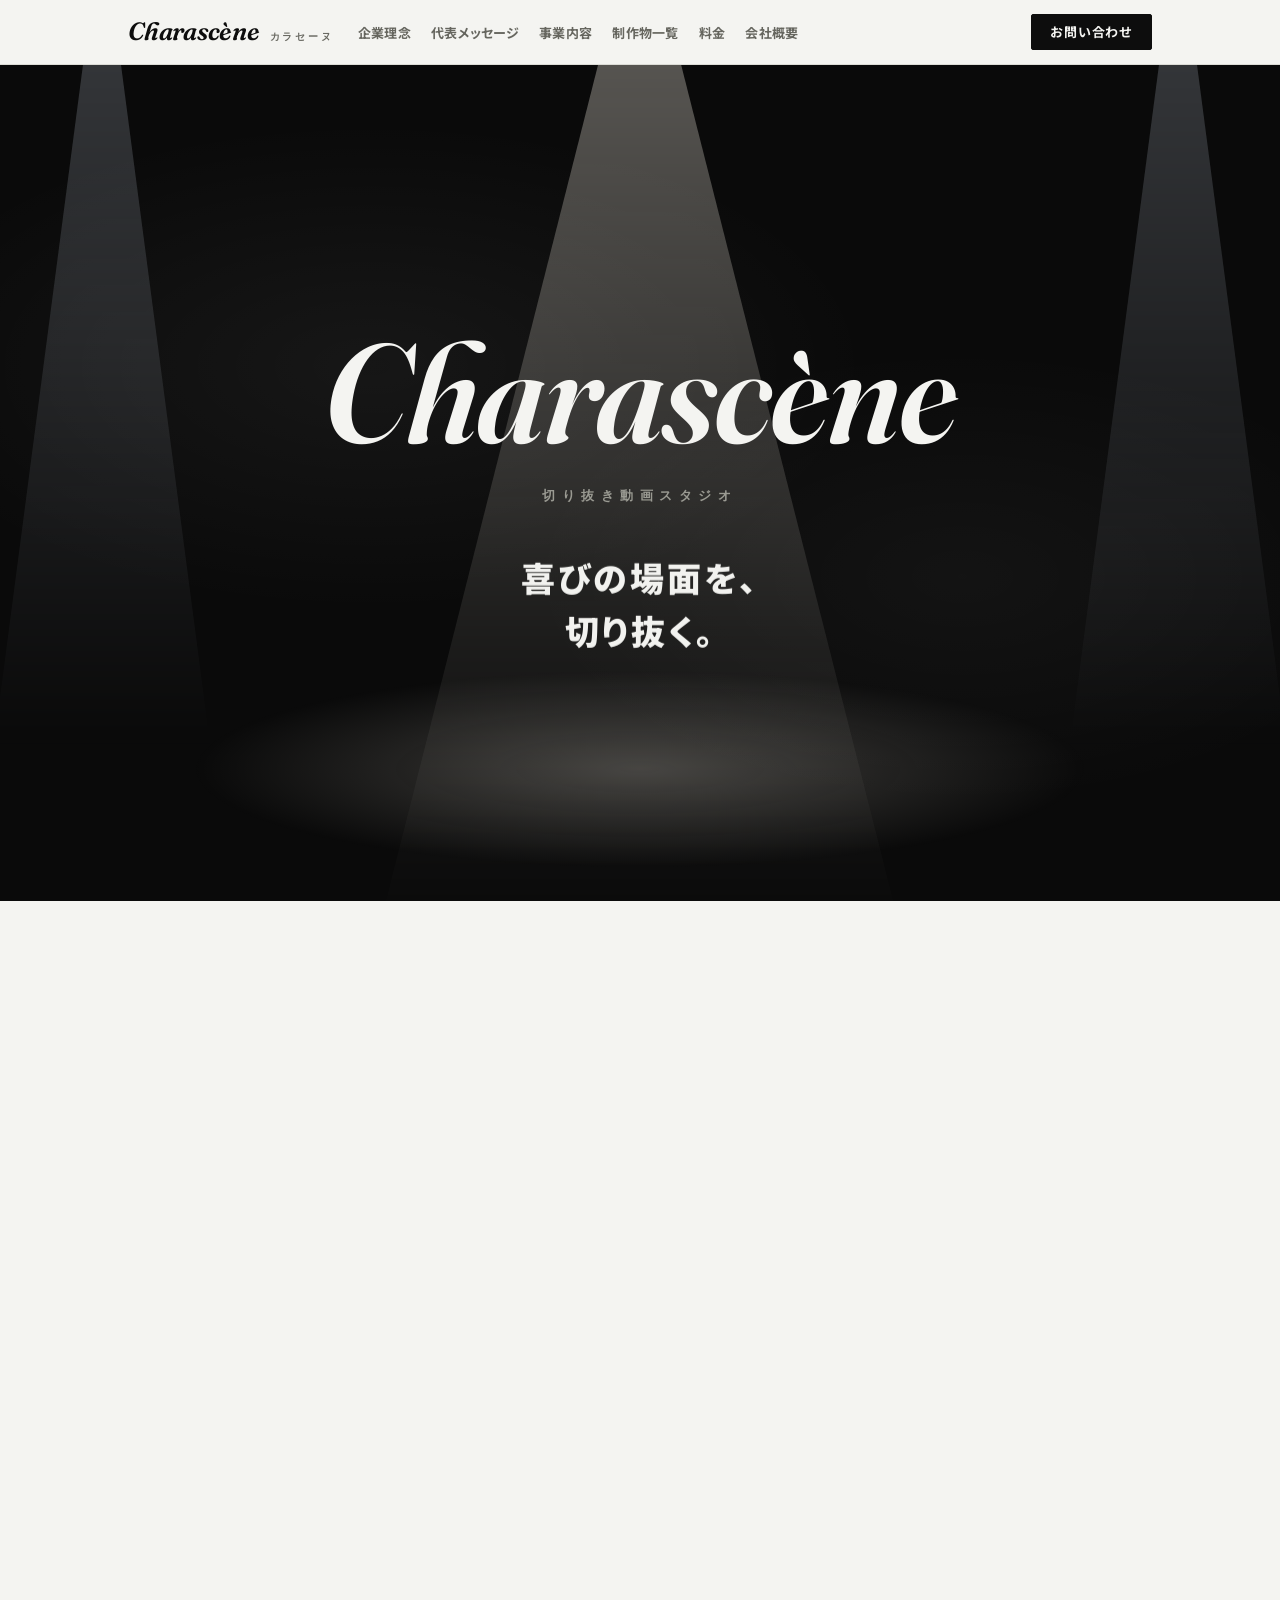
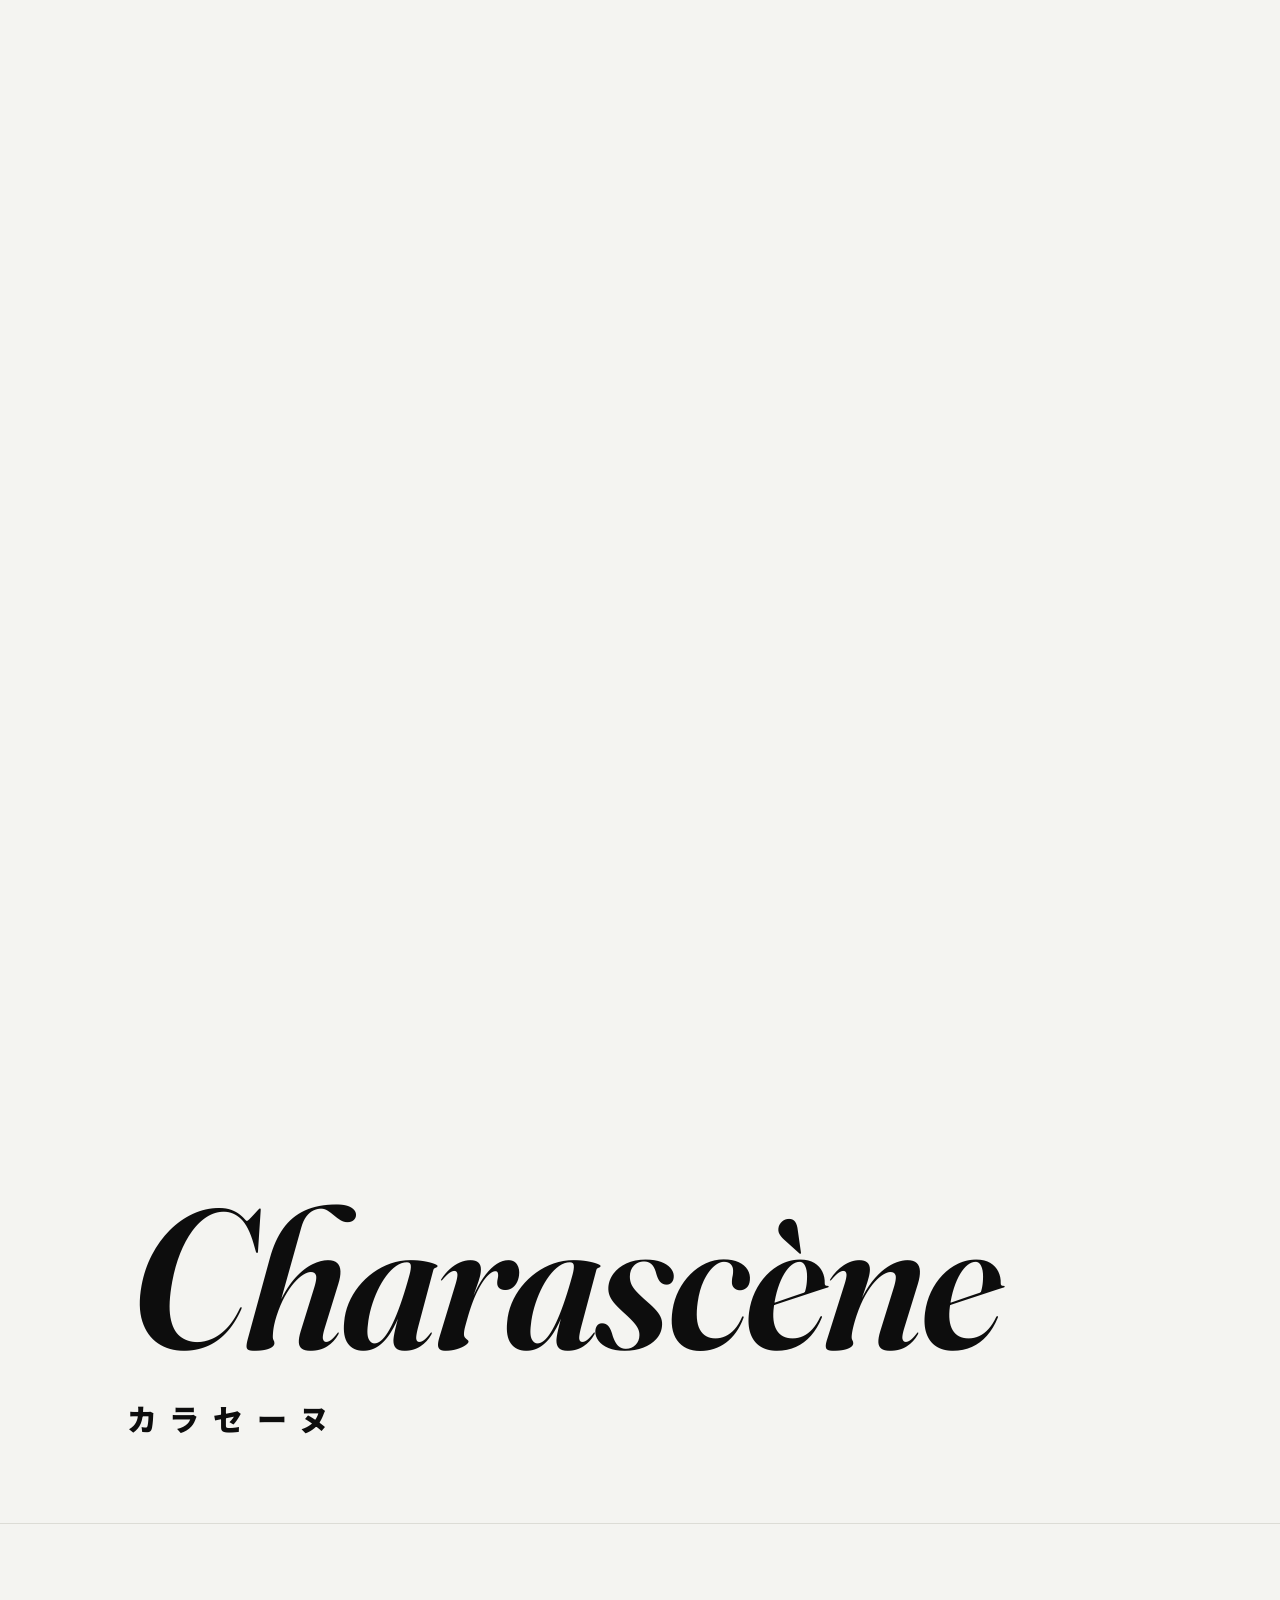
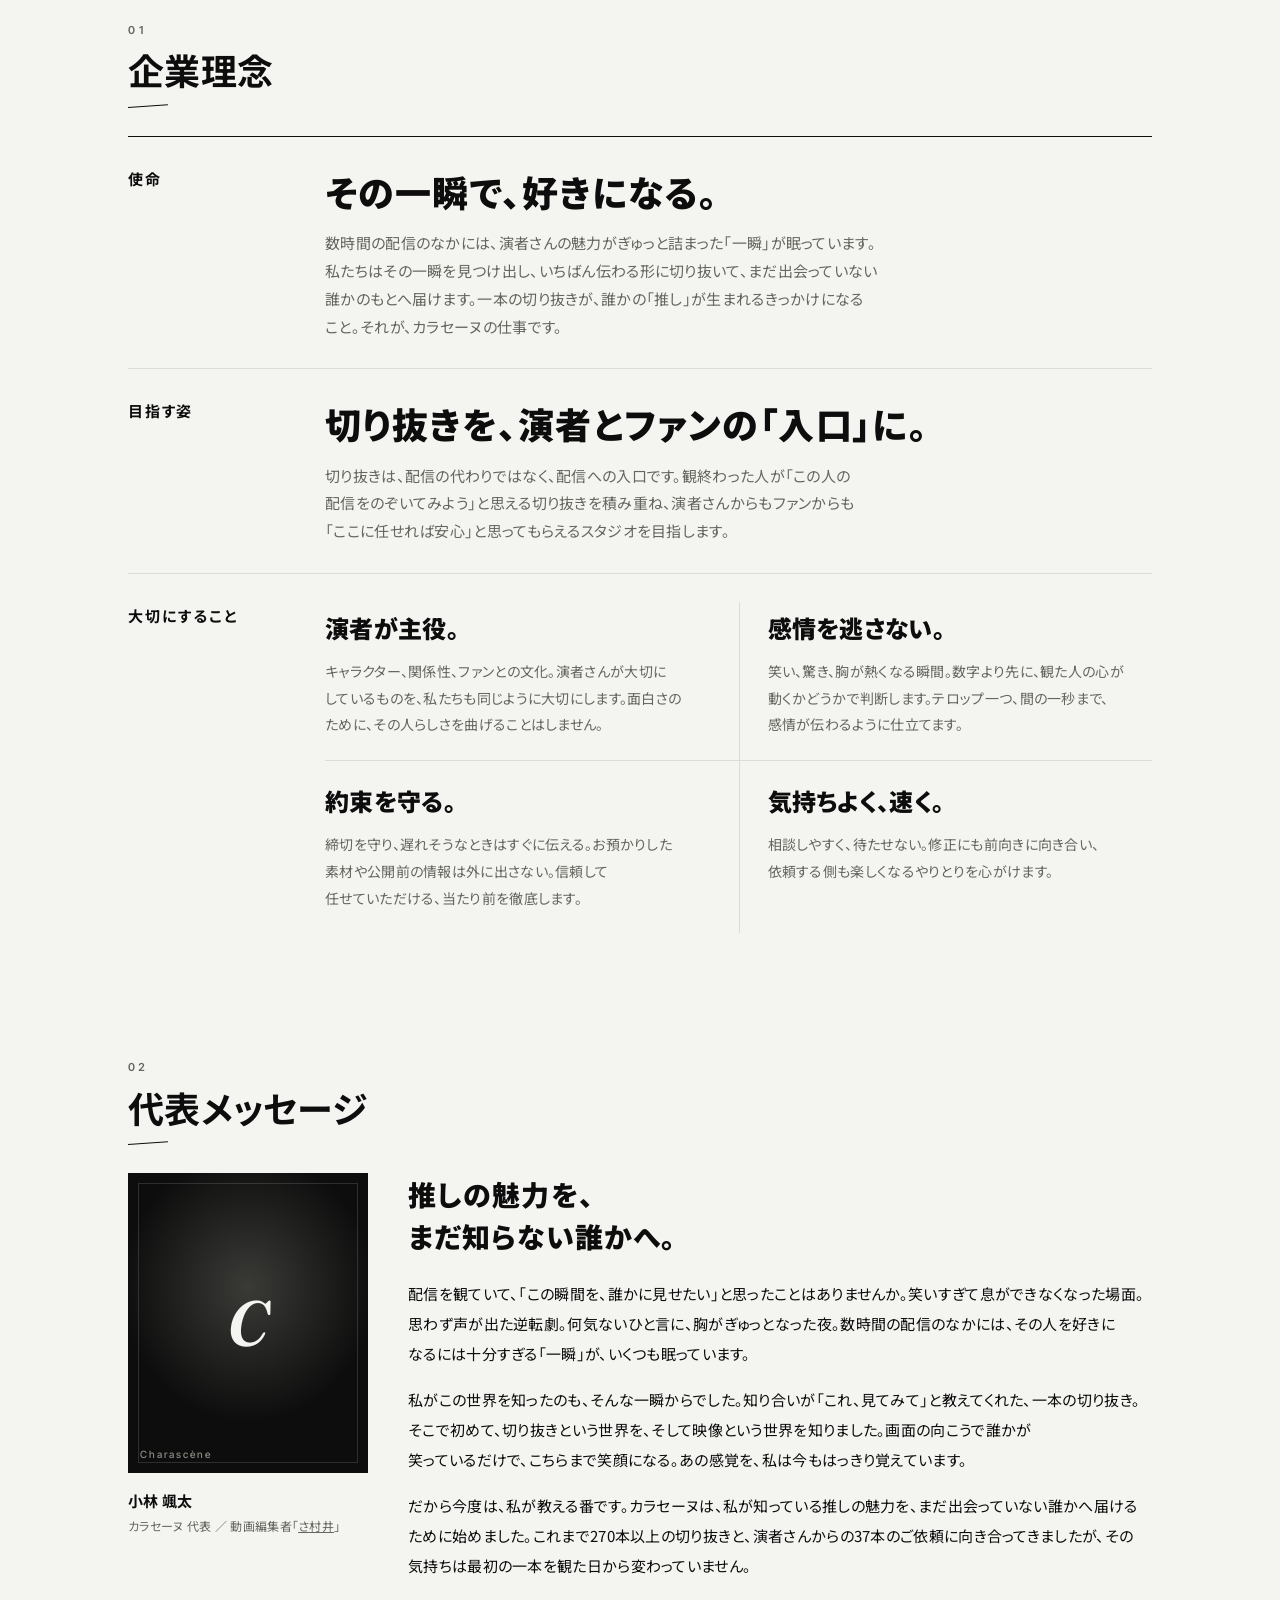
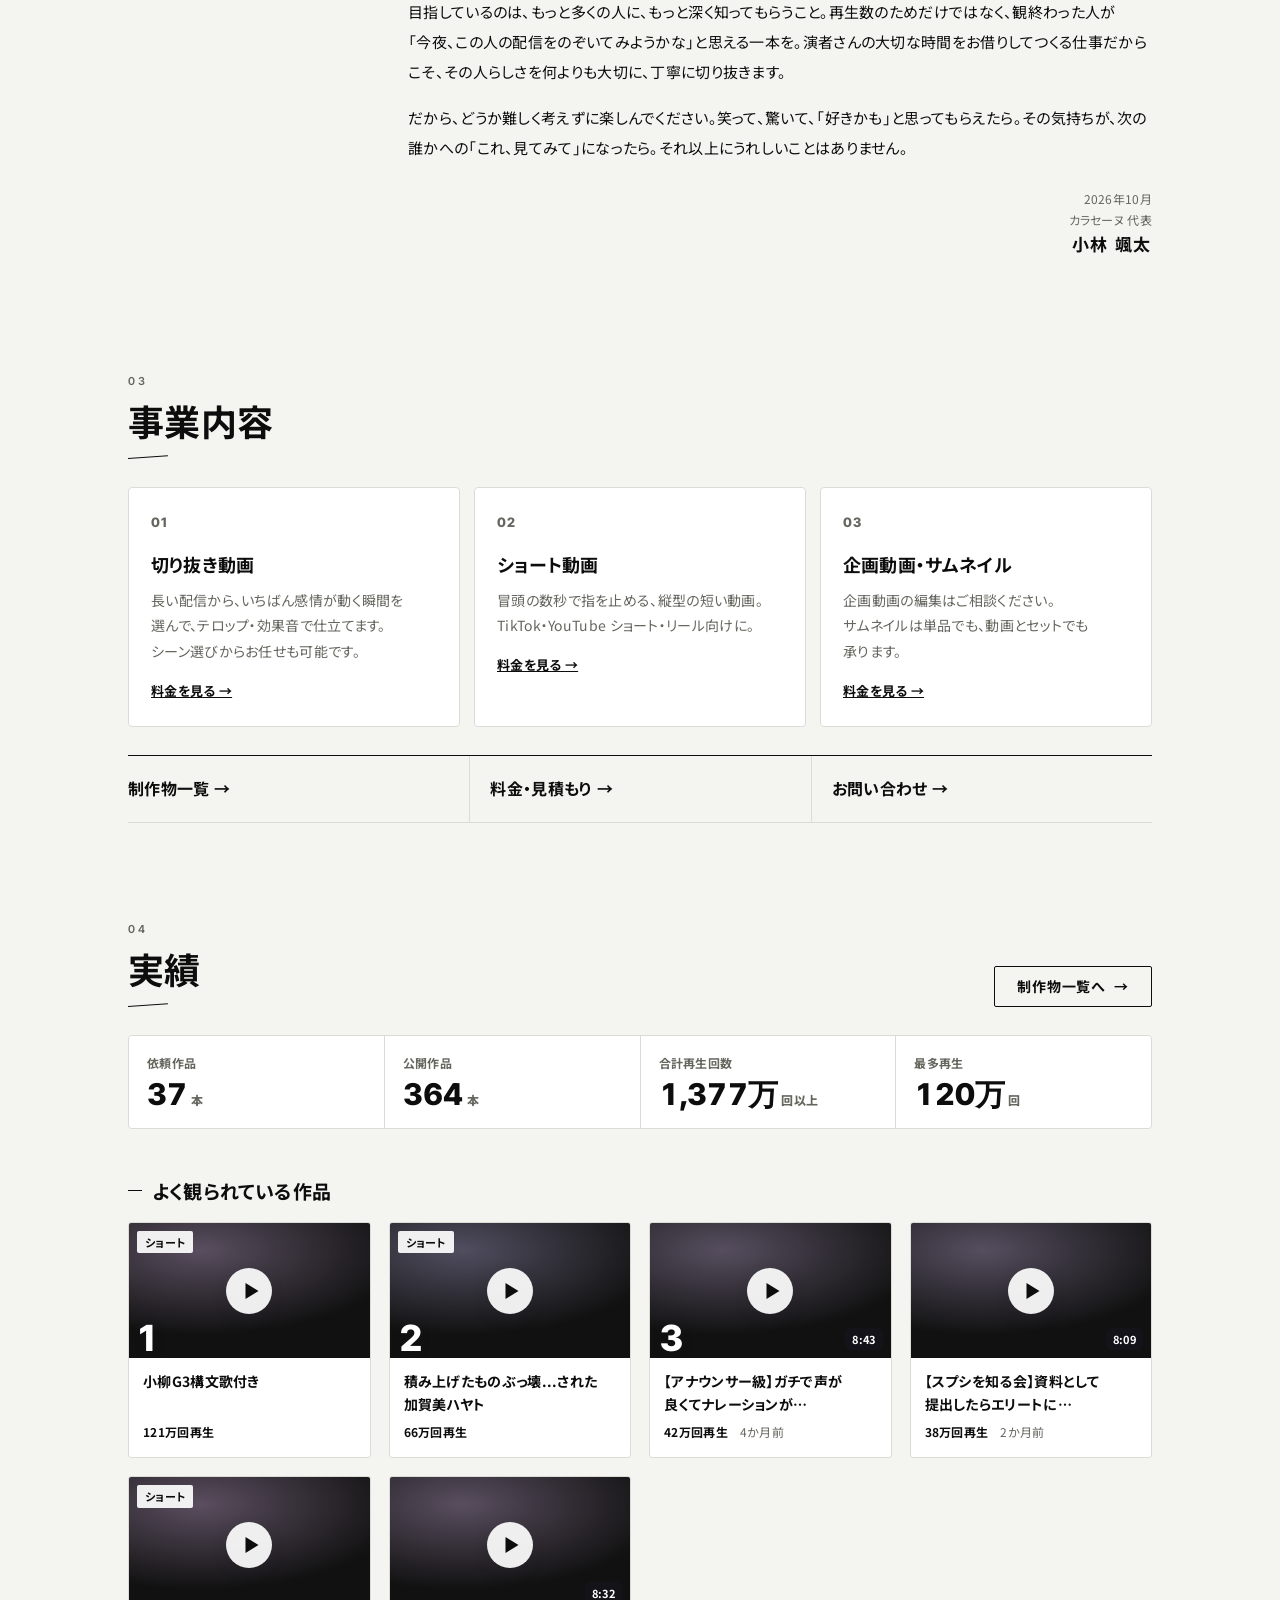
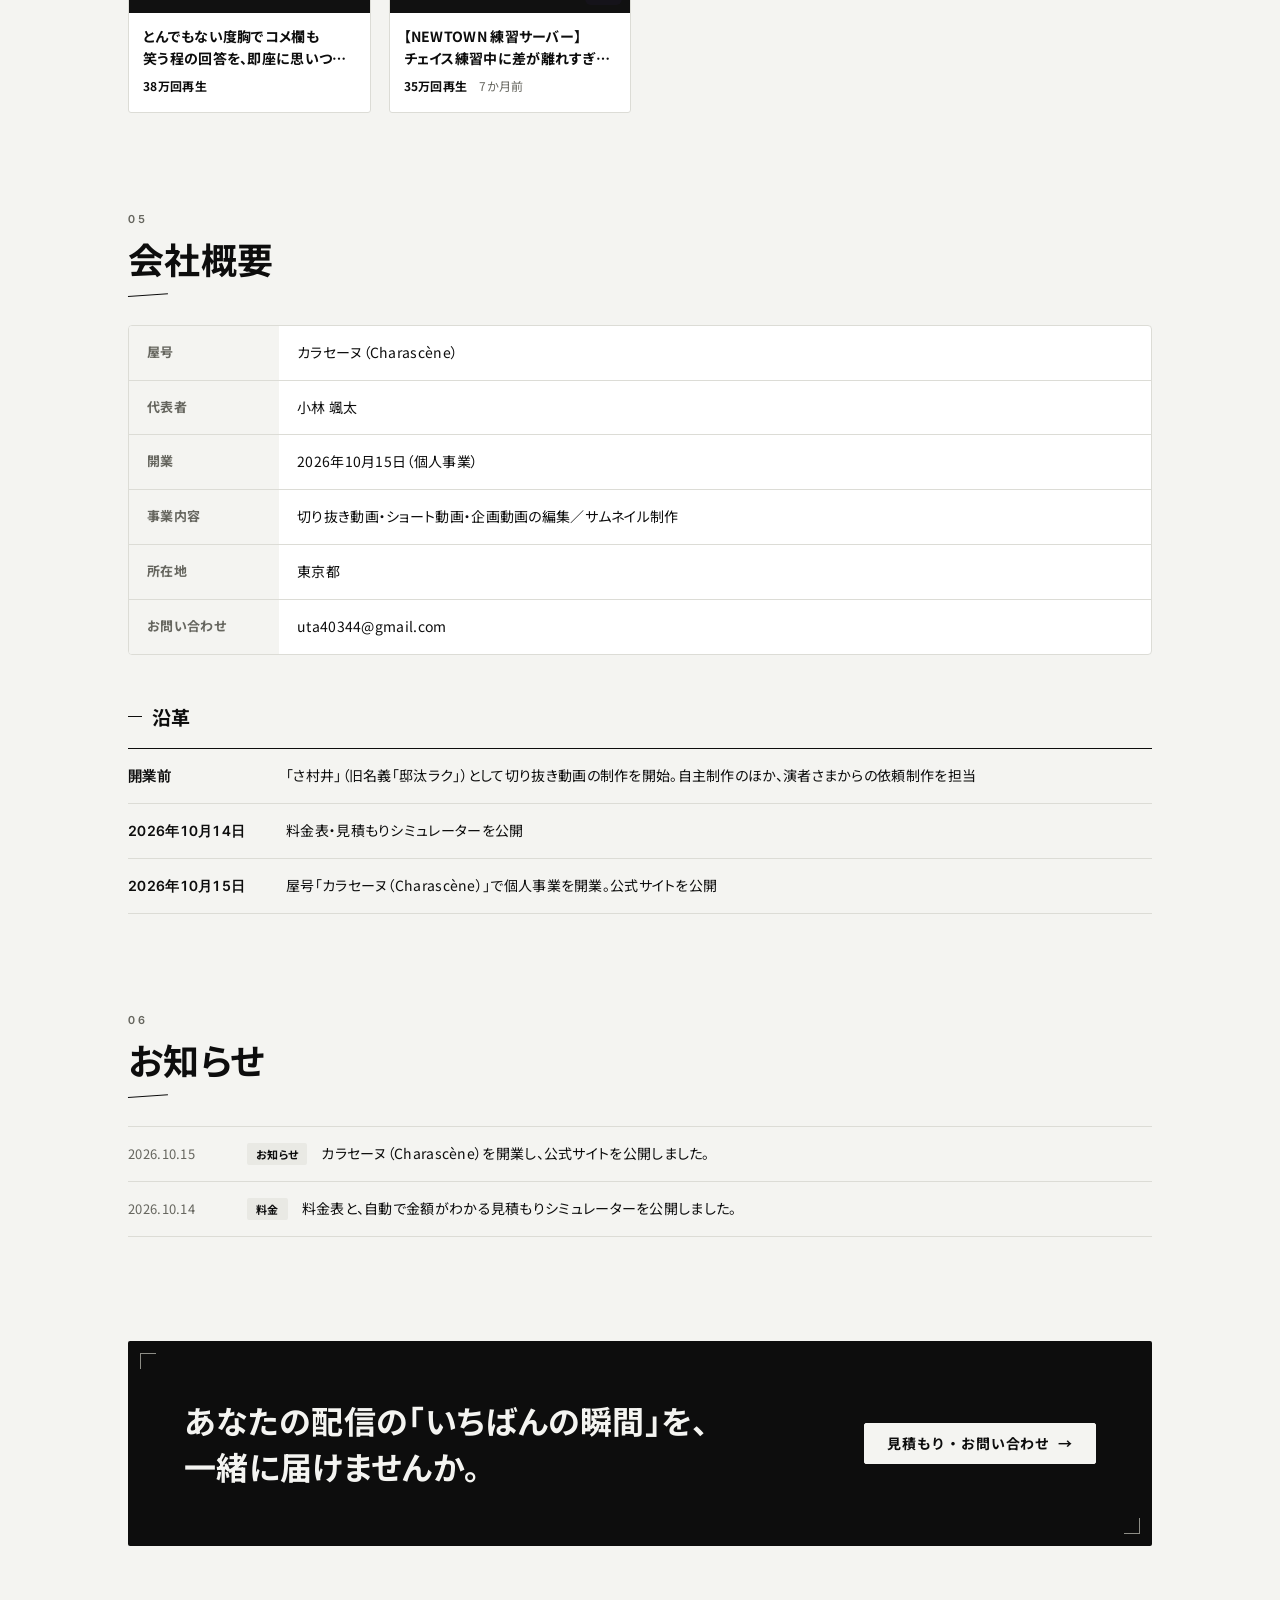
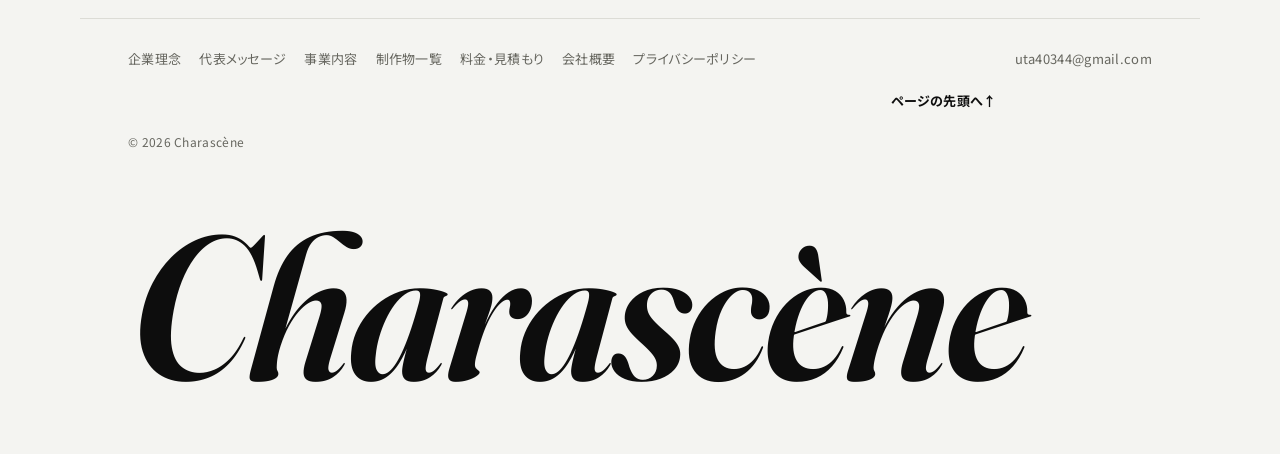
==== commit 0d04ad4e: "Add files via upload" ====
--- a/index.html
+++ b/index.html
@@ -8,7 +8,7 @@
 <link rel="preconnect" href="https://fonts.googleapis.com">
 <link rel="preconnect" href="https://fonts.gstatic.com" crossorigin>
 <link rel="stylesheet" href="https://fonts.googleapis.com/css2?family=Fraunces:ital,opsz,wght@1,9..144,600&family=Inter+Tight:wght@500;600;800&family=Noto+Sans+JP:wght@400;500;700;900&display=swap">
-<link rel="stylesheet" href="site.css">
+<link rel="stylesheet" href="site.css?v=202610180641">
 <style>
 /* Top page only: a stage. On load the house lights come up on the wordmark (time-based, like an
    After Effects title). Scrolling then scrubs a timeline: a 16:9 frame draws itself, three scenes
@@ -379,10 +379,10 @@
   <p class="foot-mark" aria-hidden="true"><span class="half t">Charascène</span><span class="half b">Charascène</span></p>
 </footer>
 
-<script src="works-data.js"></script>
-<script src="thumbs.js"></script>
-<script src="portfolio.js"></script>
-<script src="stage.js"></script>
-<script src="details.js"></script>
+<script src="works-data.js?v=202610180641"></script>
+<script src="thumbs.js?v=202610180641"></script>
+<script src="portfolio.js?v=202610180641"></script>
+<script src="stage.js?v=202610180641"></script>
+<script src="details.js?v=202610180641"></script>
 </body>
 </html>
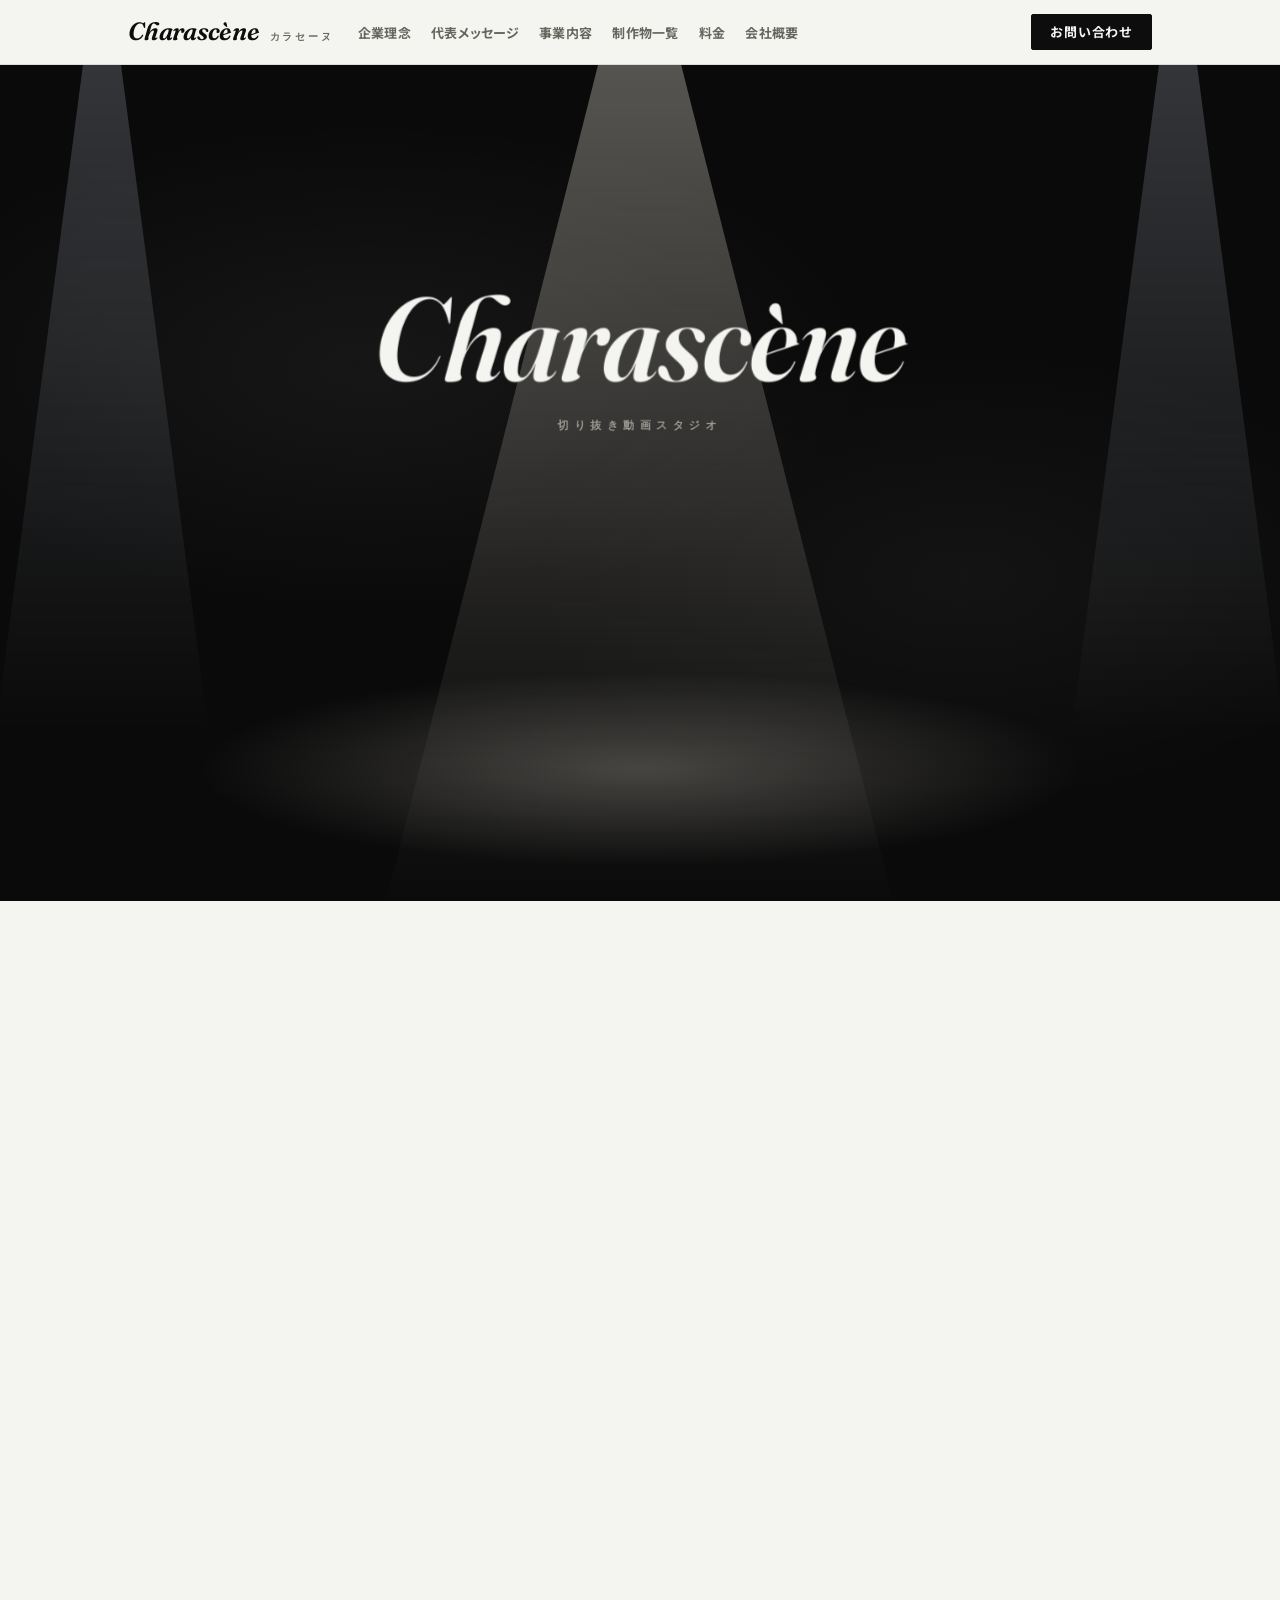
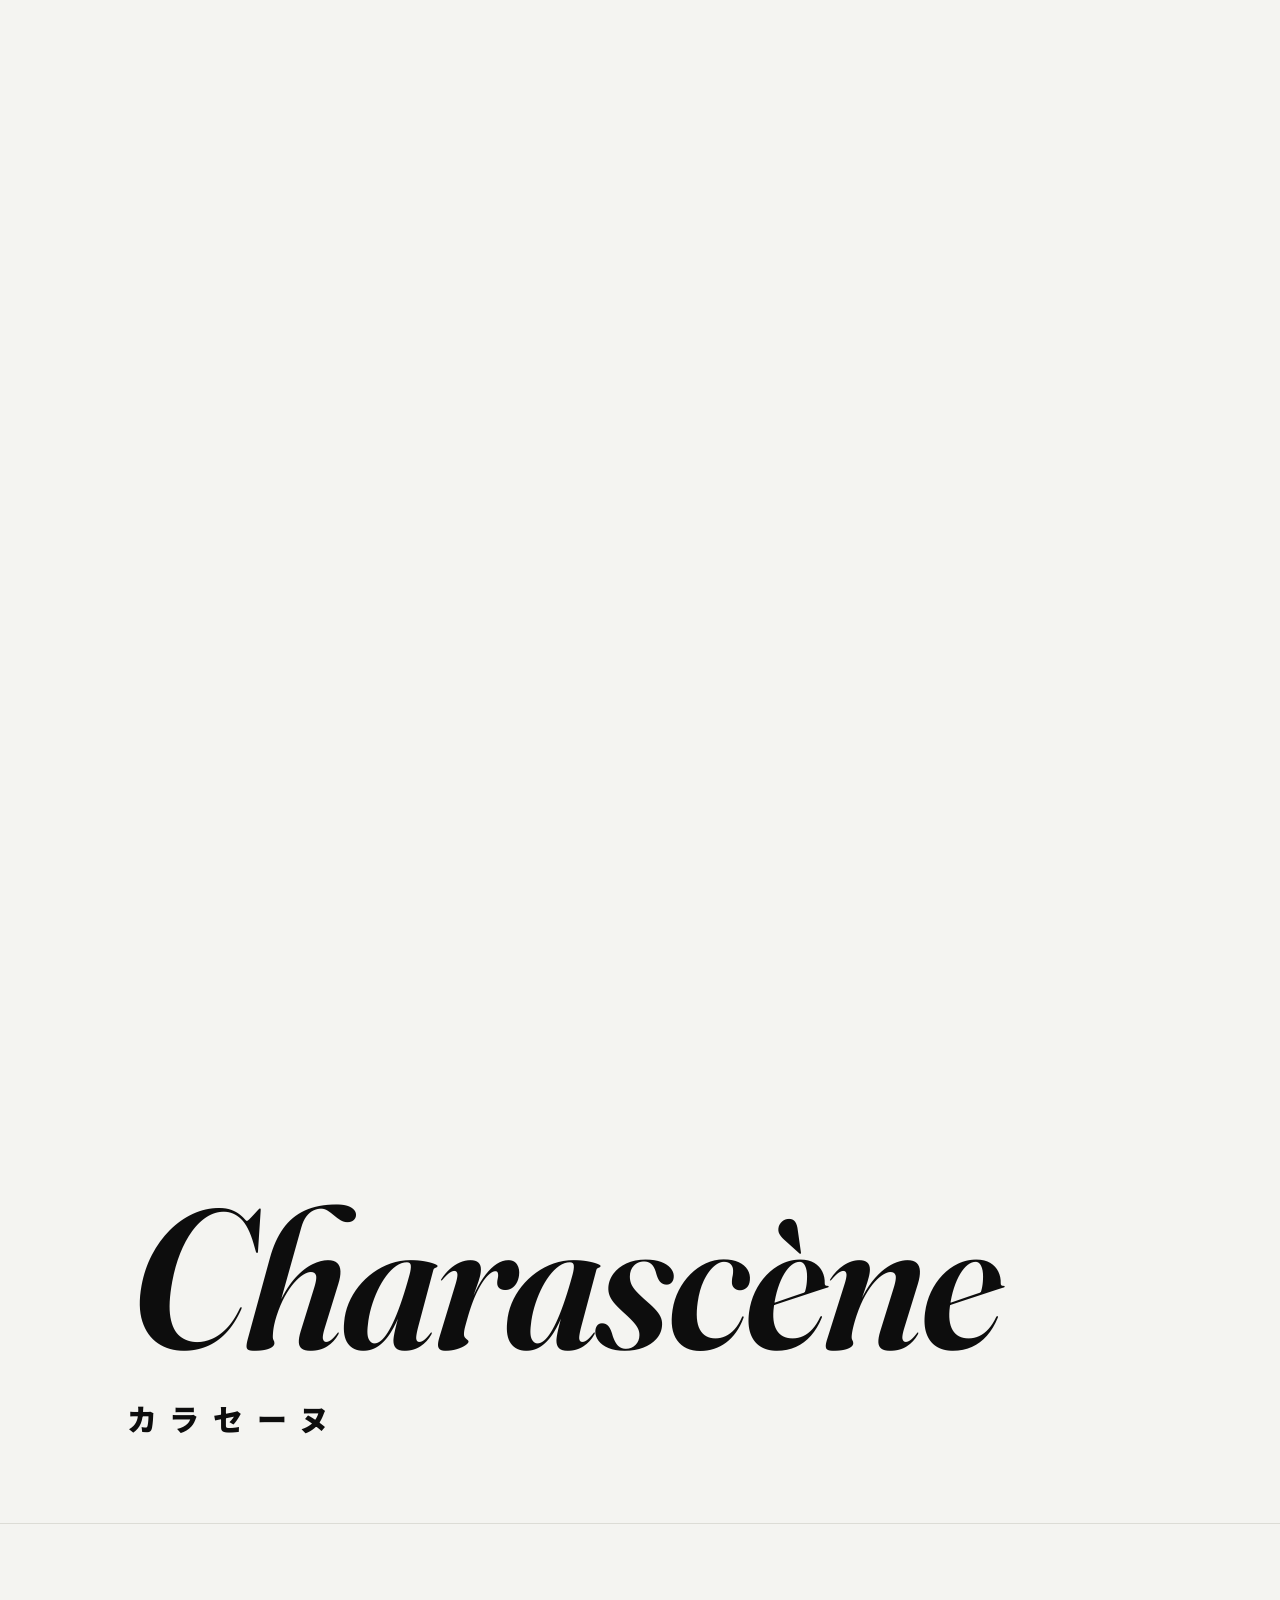
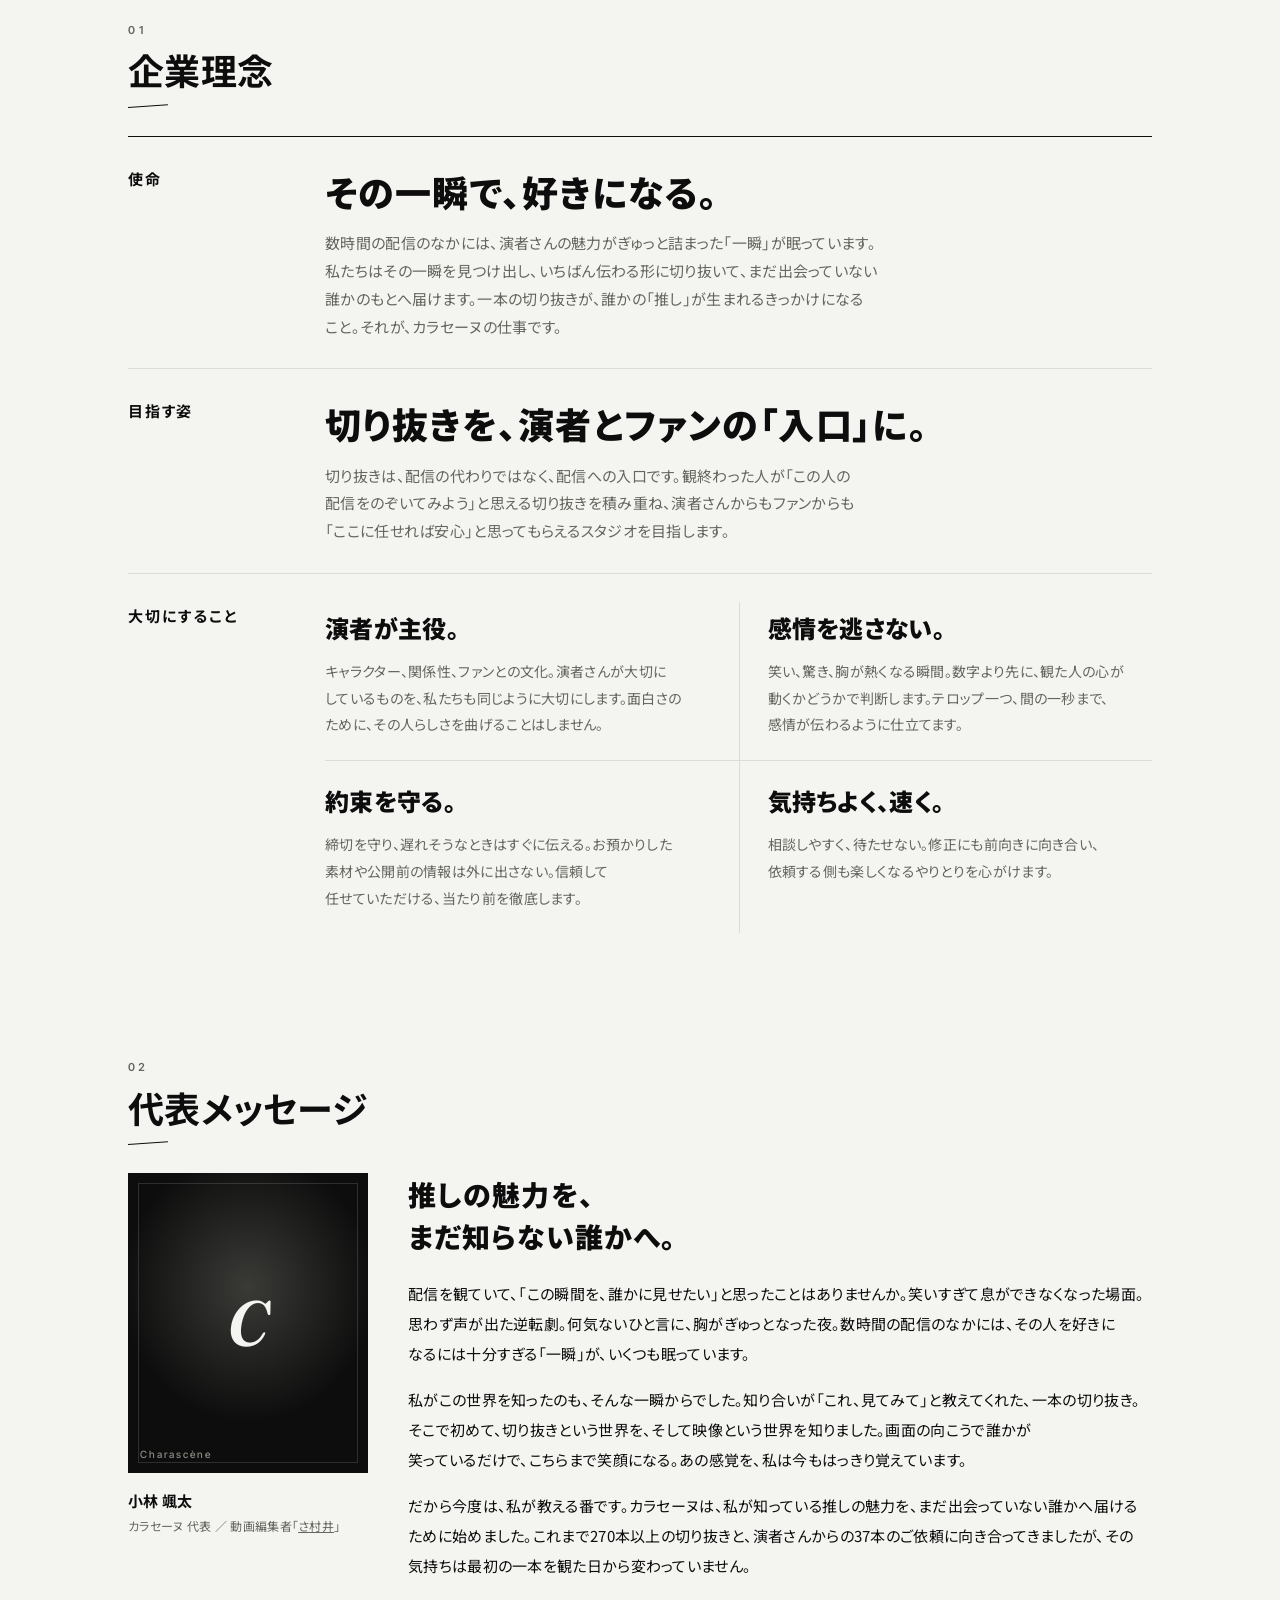
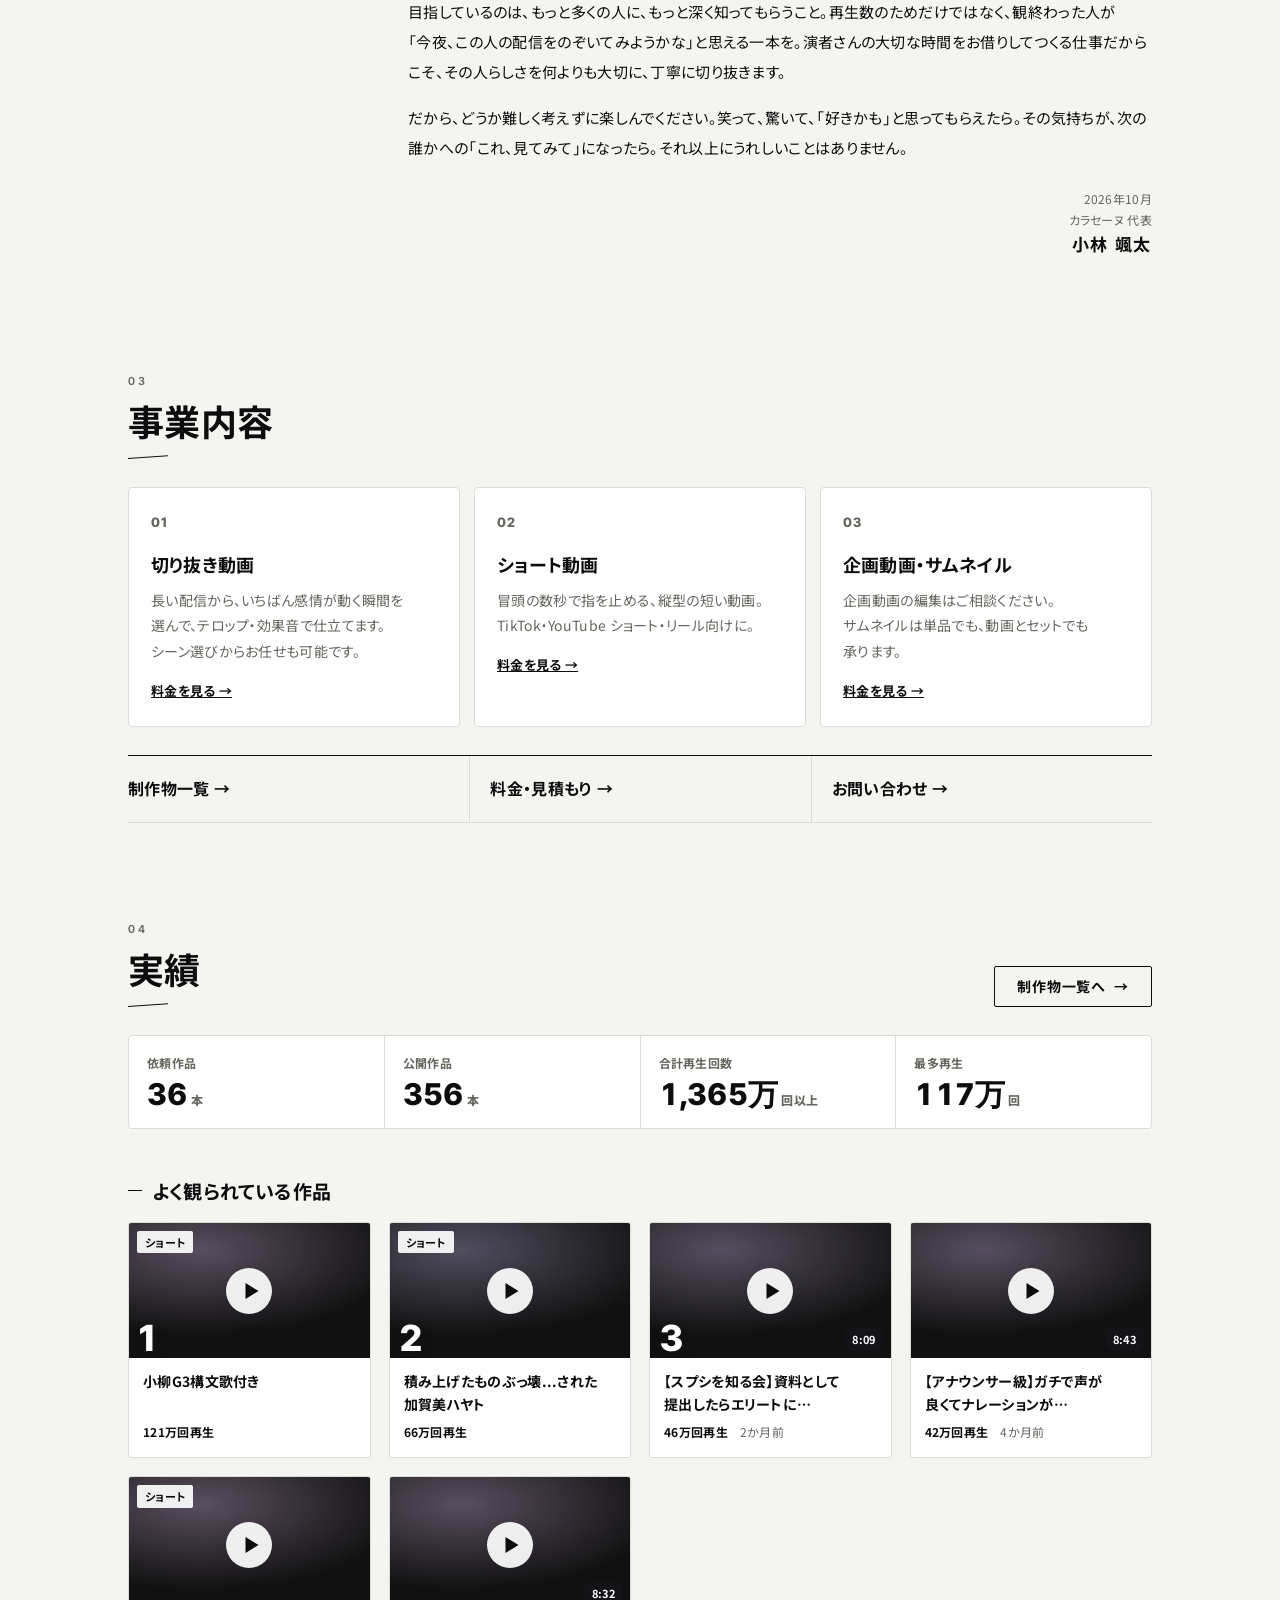
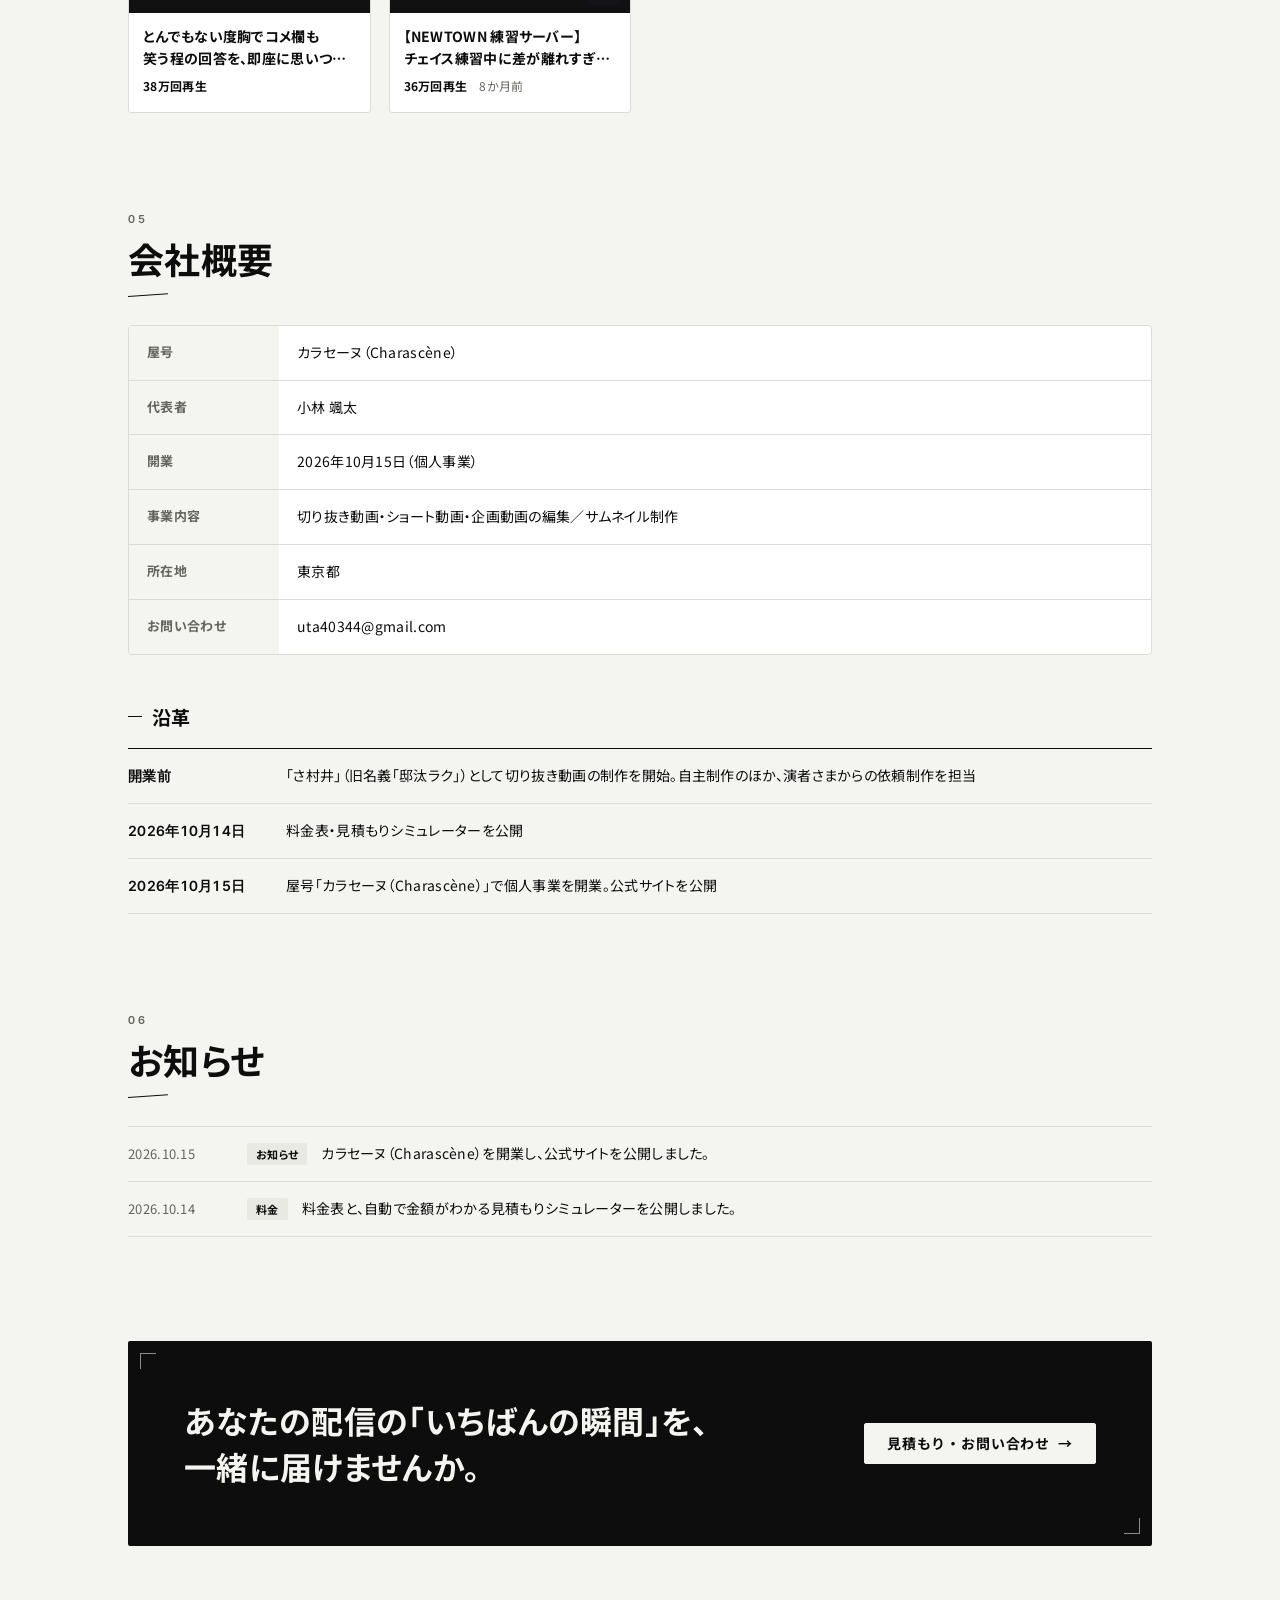
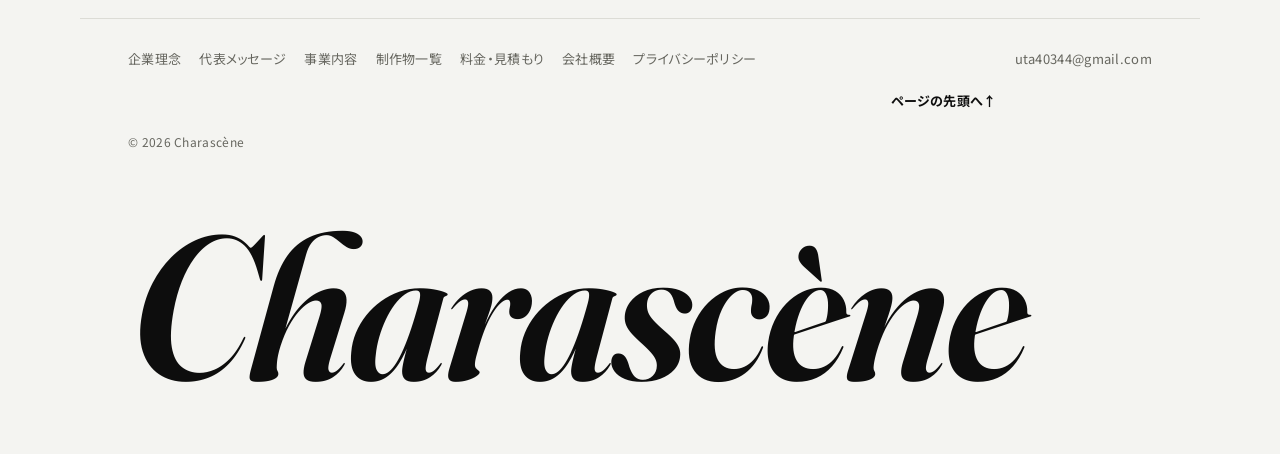
==== commit 25bf123c: "Add files via upload" ====
--- a/index.html
+++ b/index.html
@@ -8,7 +8,7 @@
 <link rel="preconnect" href="https://fonts.googleapis.com">
 <link rel="preconnect" href="https://fonts.gstatic.com" crossorigin>
 <link rel="stylesheet" href="https://fonts.googleapis.com/css2?family=Fraunces:ital,opsz,wght@1,9..144,600&family=Inter+Tight:wght@500;600;800&family=Noto+Sans+JP:wght@400;500;700;900&display=swap">
-<link rel="stylesheet" href="site.css?v=202610180641">
+<link rel="stylesheet" href="site.css?v=202610270345">
 <style>
 /* Top page only: a stage. On load the house lights come up on the wordmark (time-based, like an
    After Effects title). Scrolling then scrubs a timeline: a 16:9 frame draws itself, three scenes
@@ -379,10 +379,10 @@
   <p class="foot-mark" aria-hidden="true"><span class="half t">Charascène</span><span class="half b">Charascène</span></p>
 </footer>
 
-<script src="works-data.js?v=202610180641"></script>
-<script src="thumbs.js?v=202610180641"></script>
-<script src="portfolio.js?v=202610180641"></script>
-<script src="stage.js?v=202610180641"></script>
-<script src="details.js?v=202610180641"></script>
+<script src="works-data.js?v=202610270345"></script>
+<script src="thumbs.js?v=202610270345"></script>
+<script src="portfolio.js?v=202610270345"></script>
+<script src="stage.js?v=202610270345"></script>
+<script src="details.js?v=202610270345"></script>
 </body>
 </html>
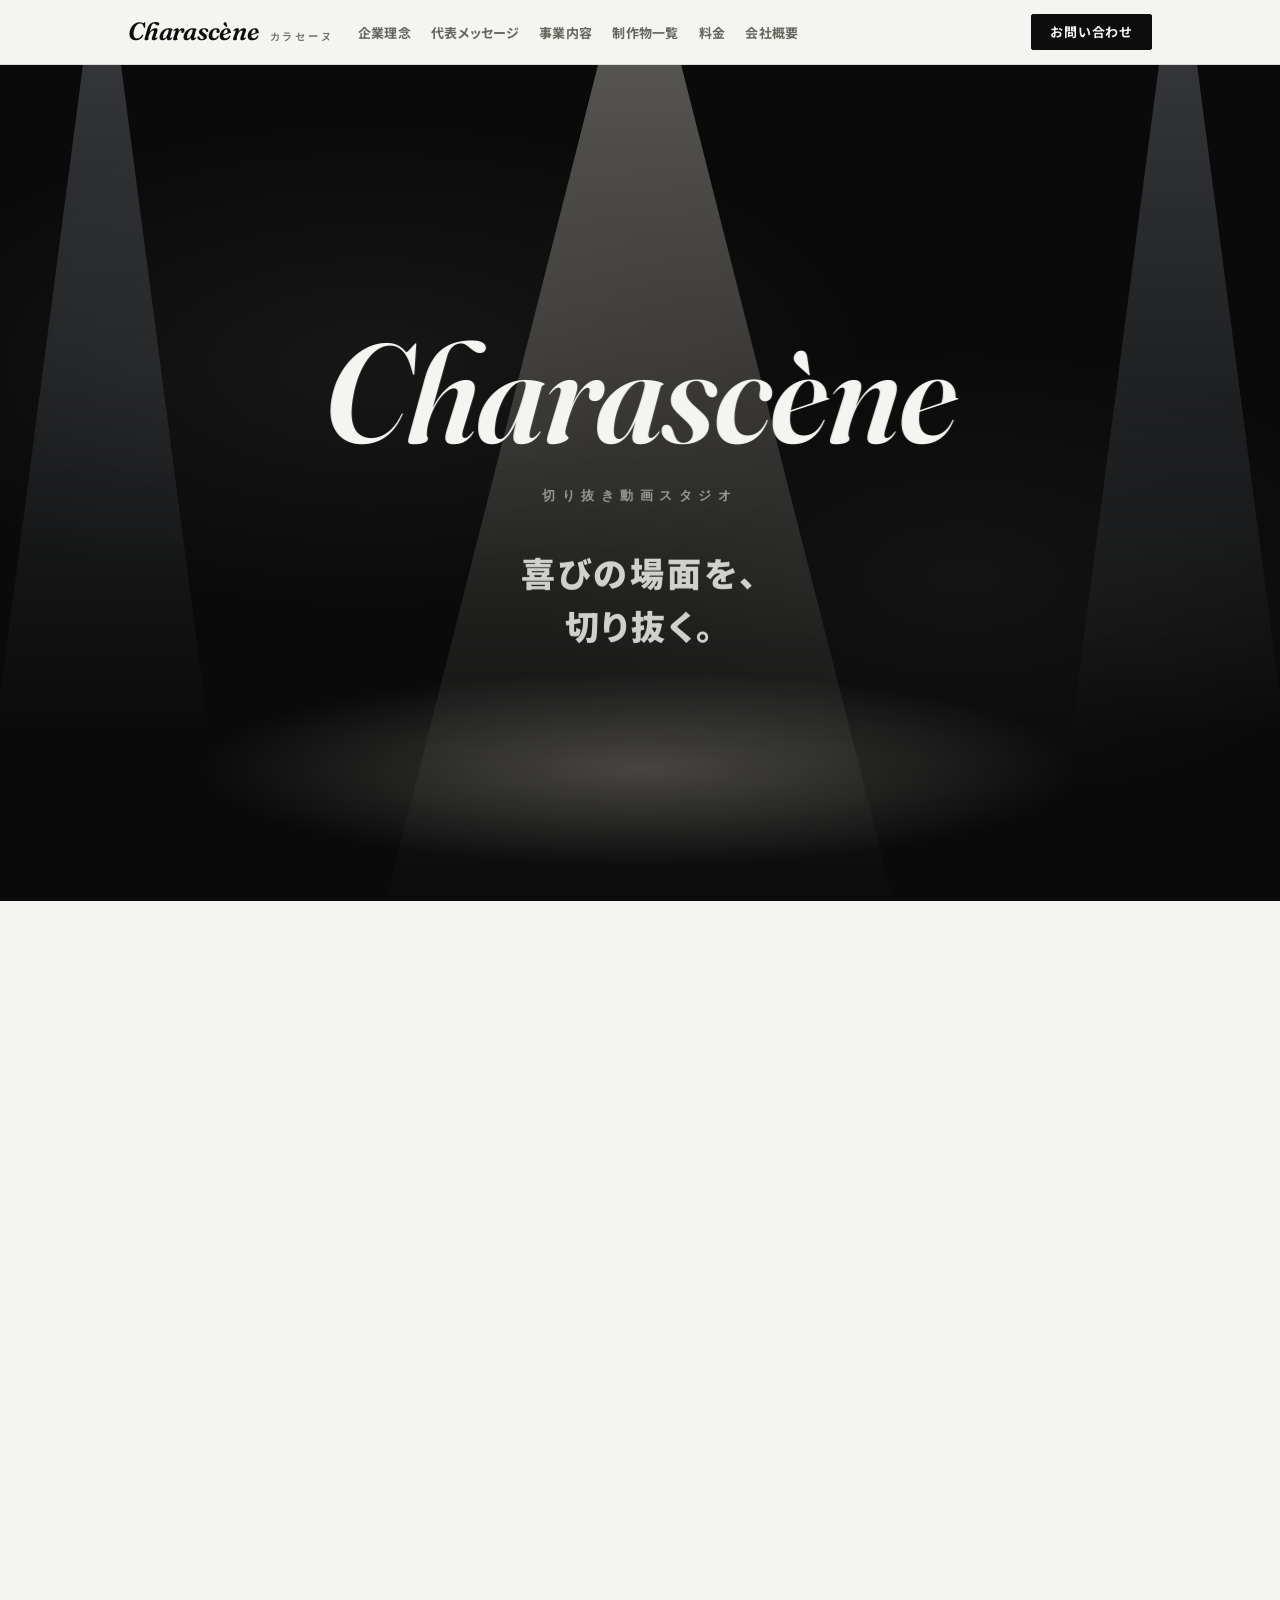
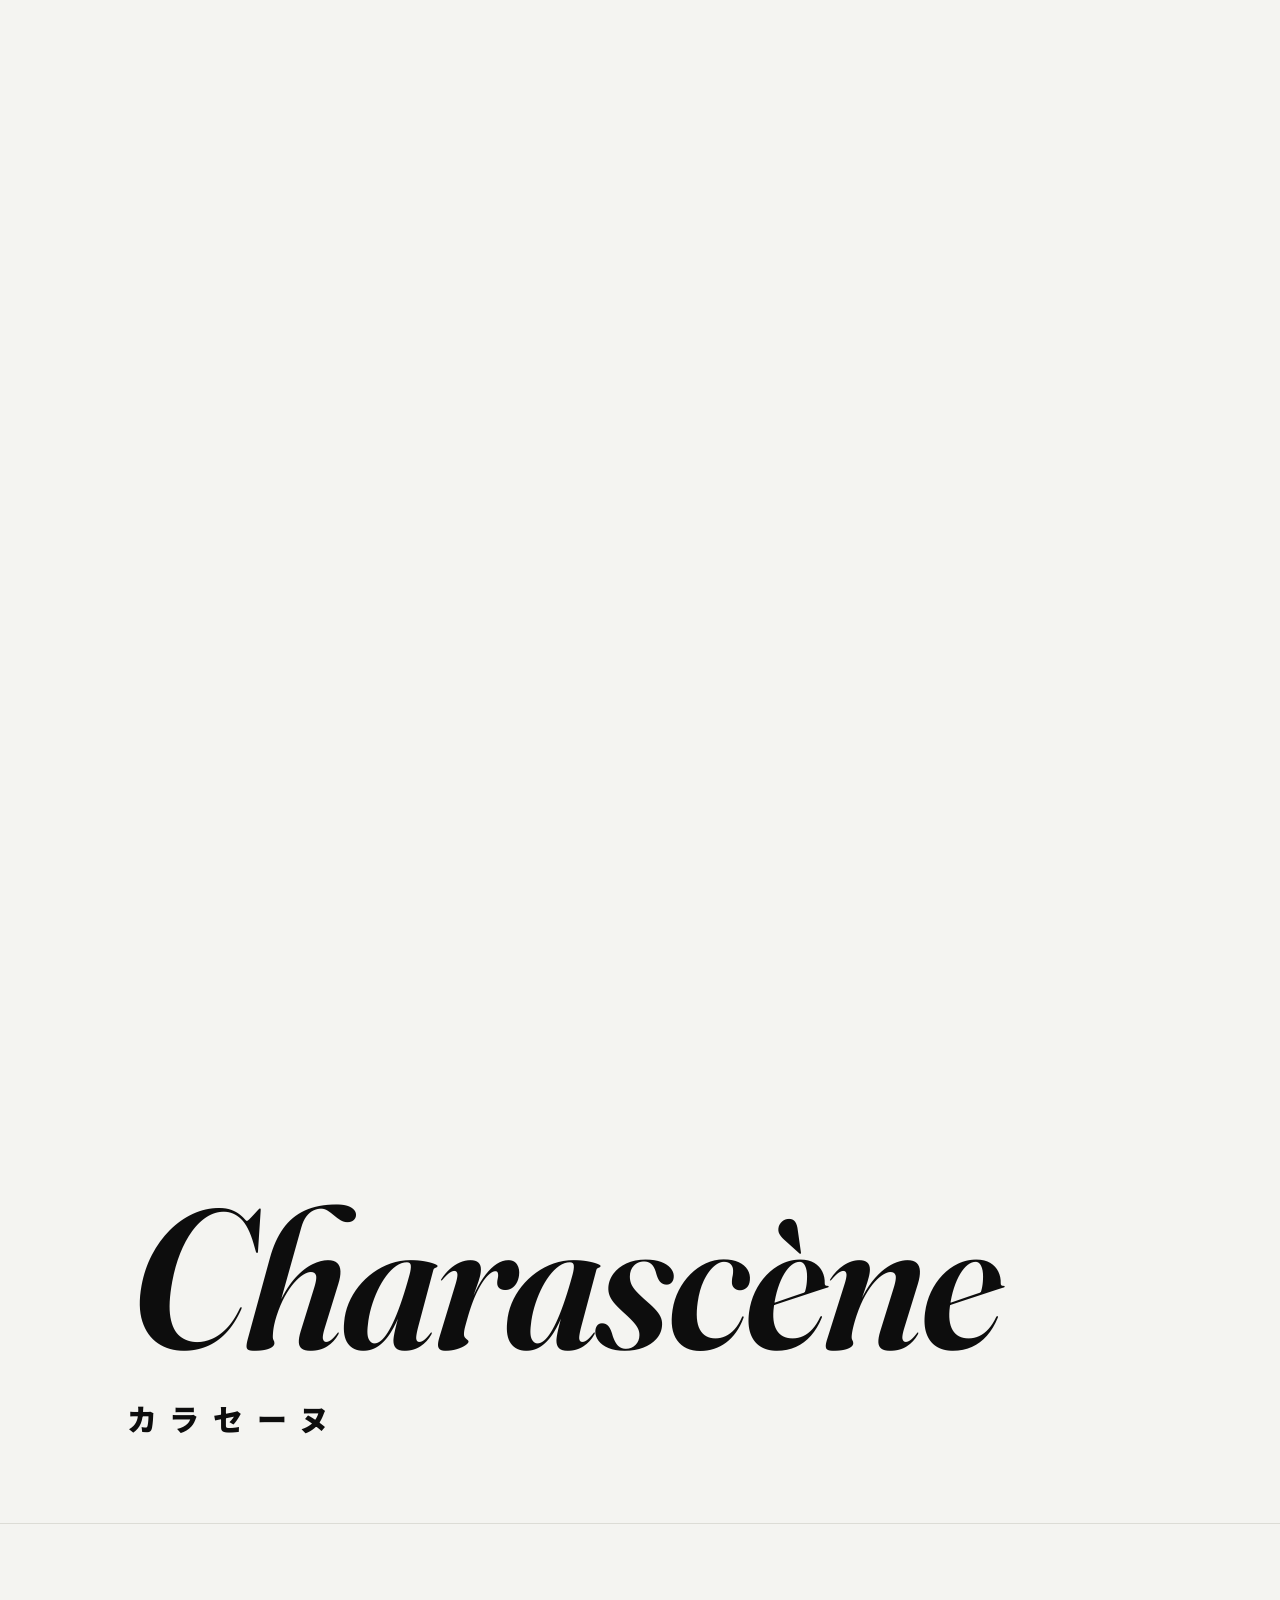
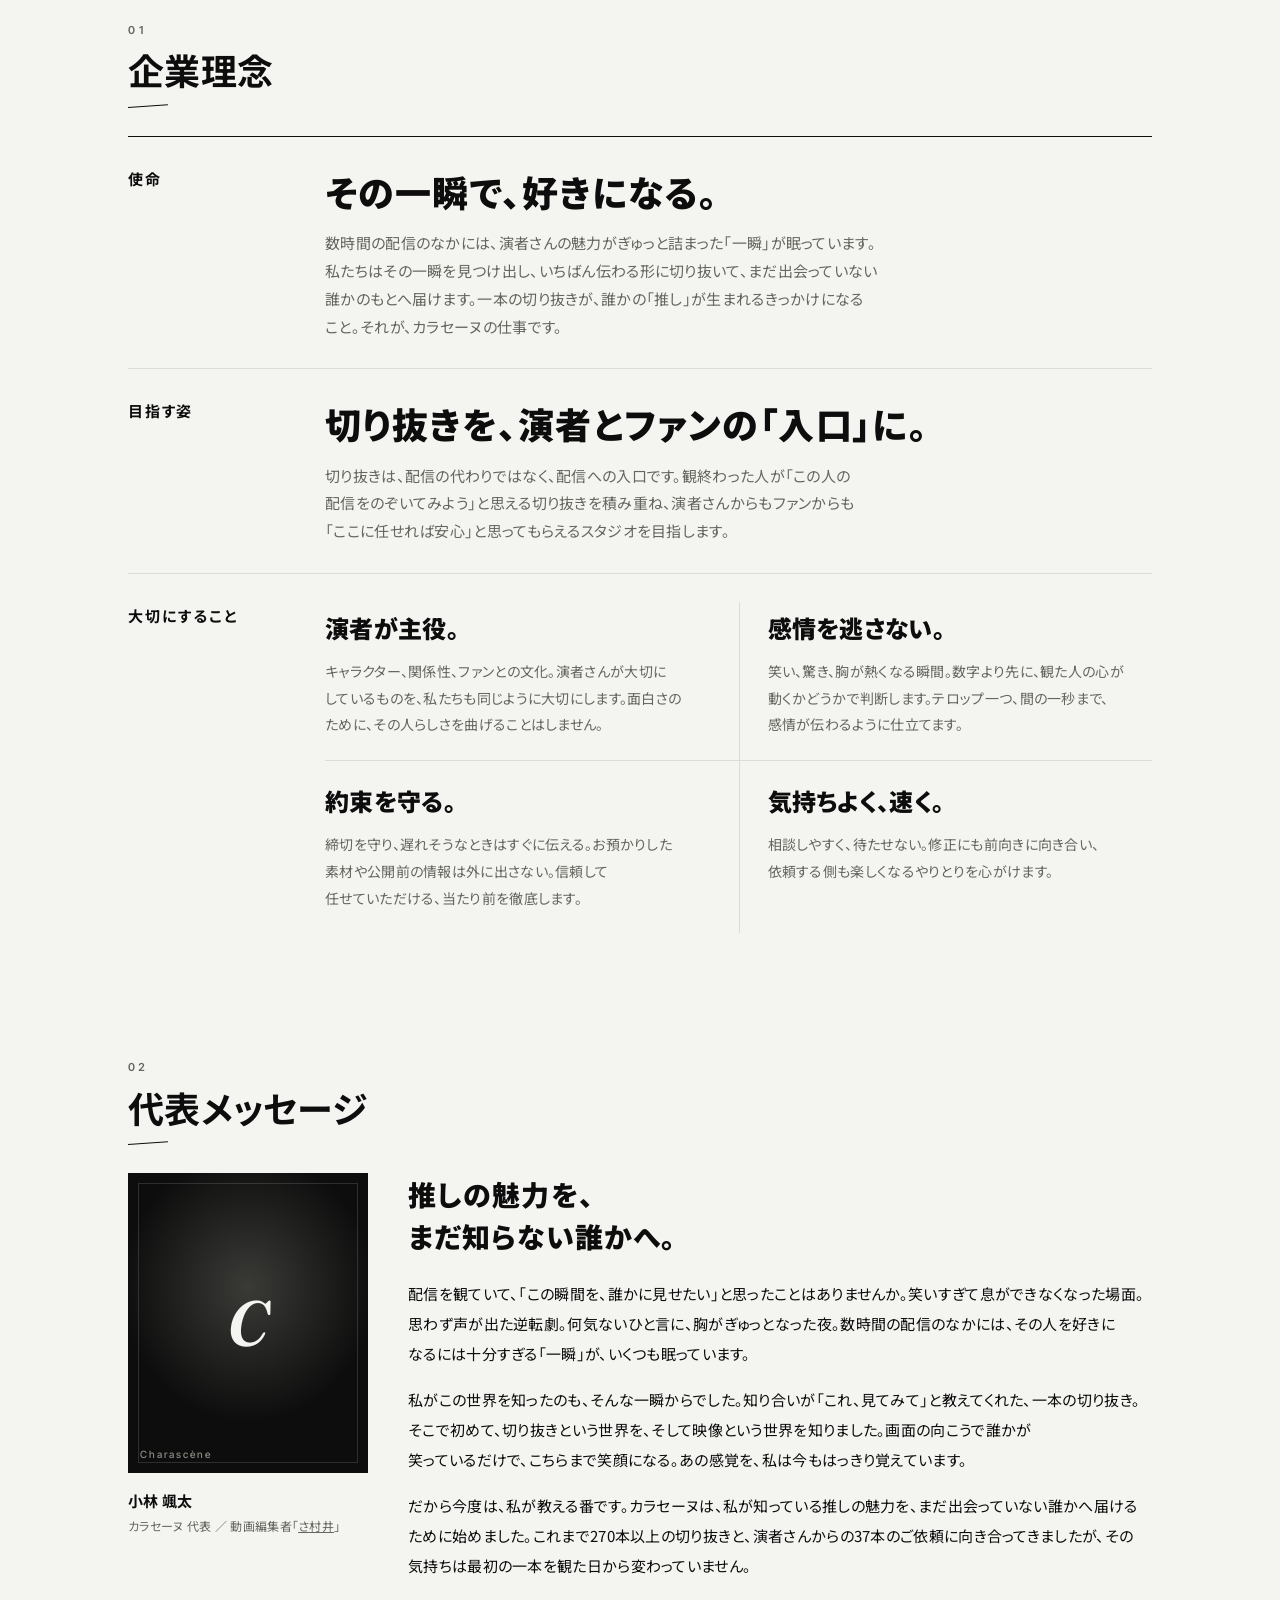
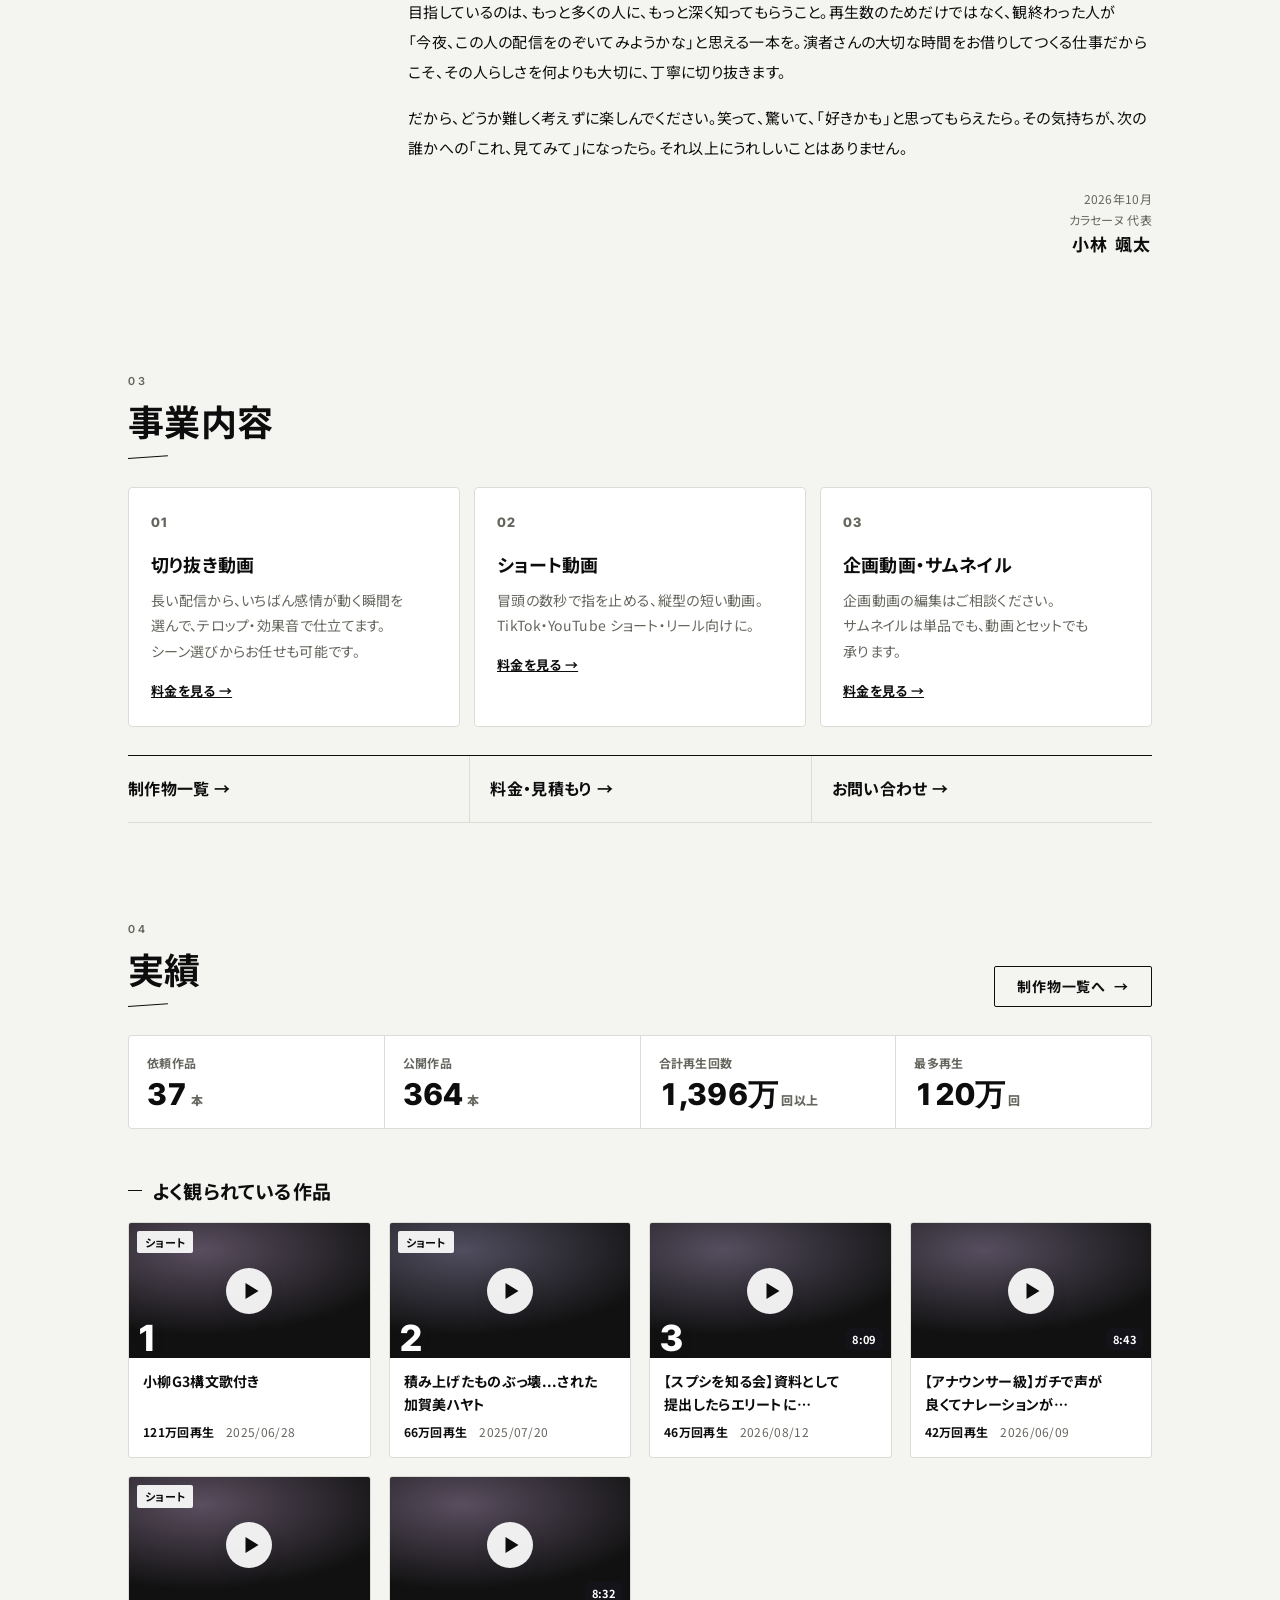
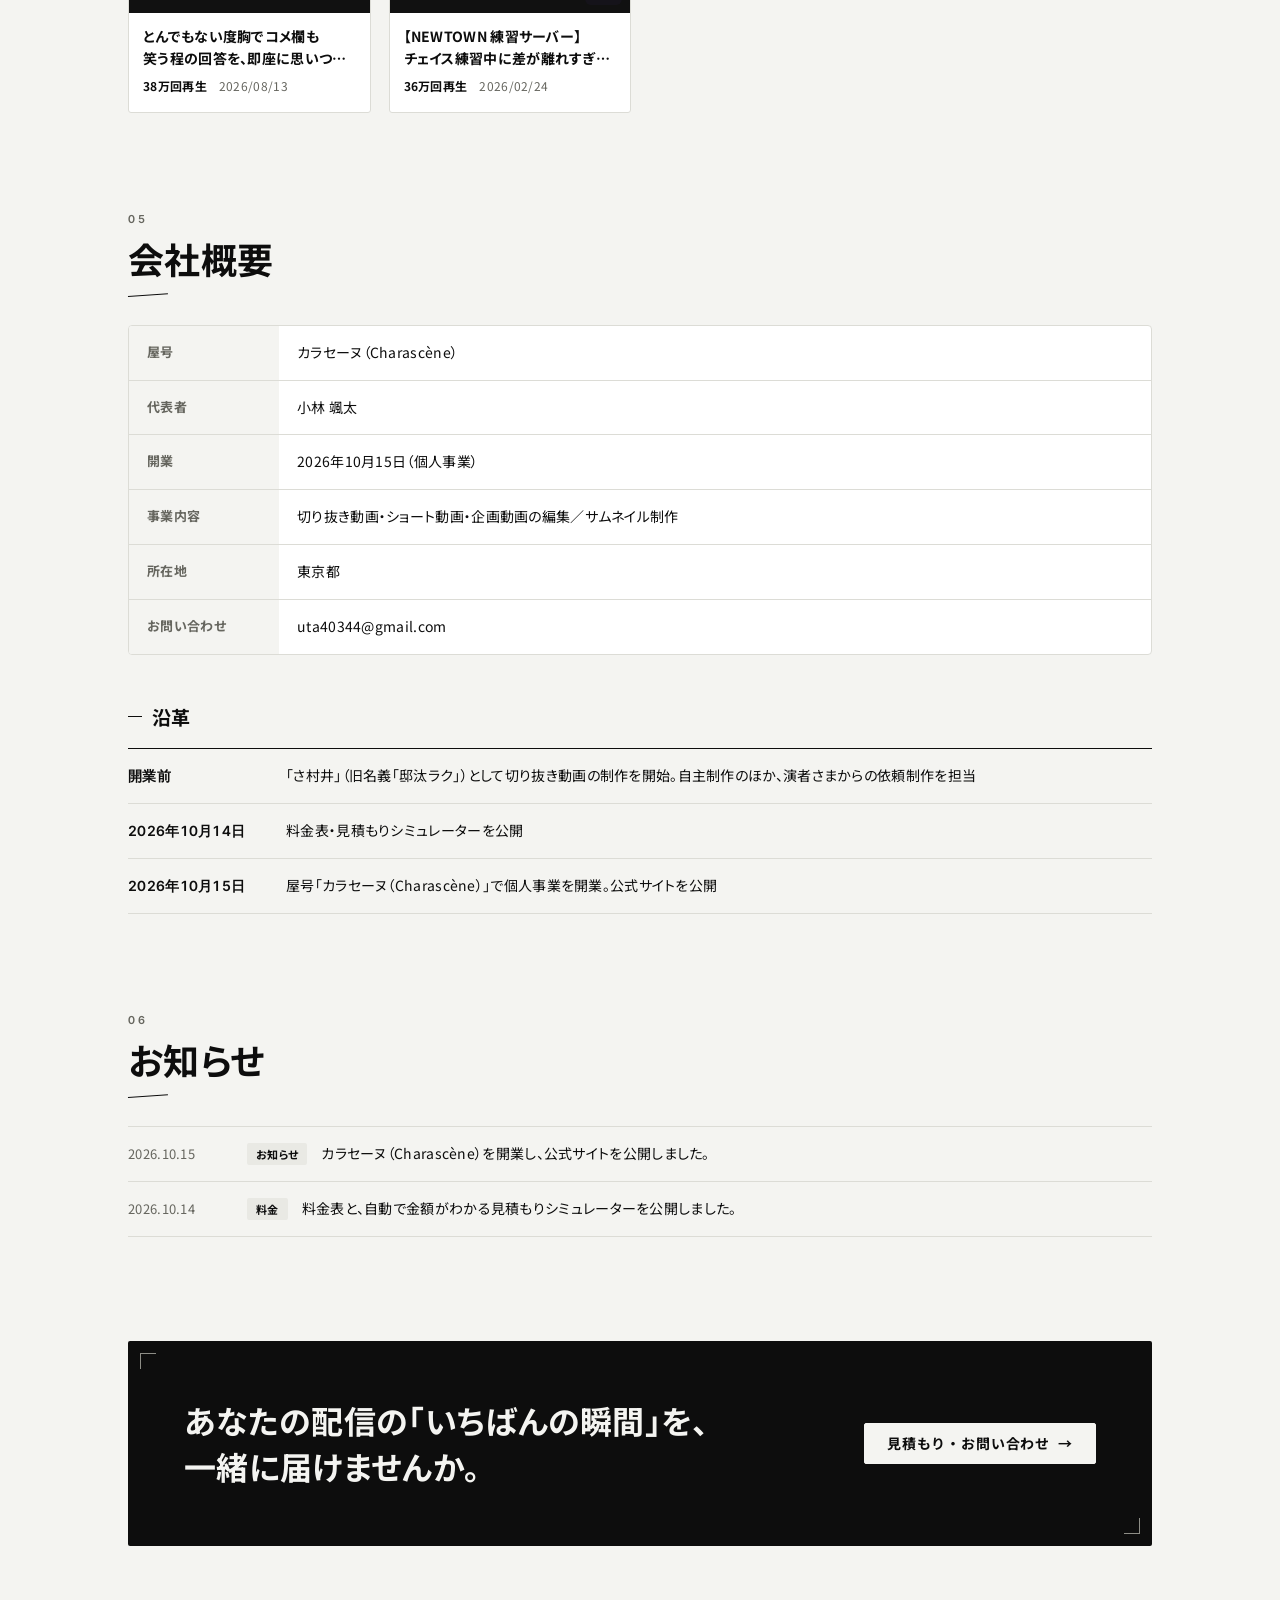
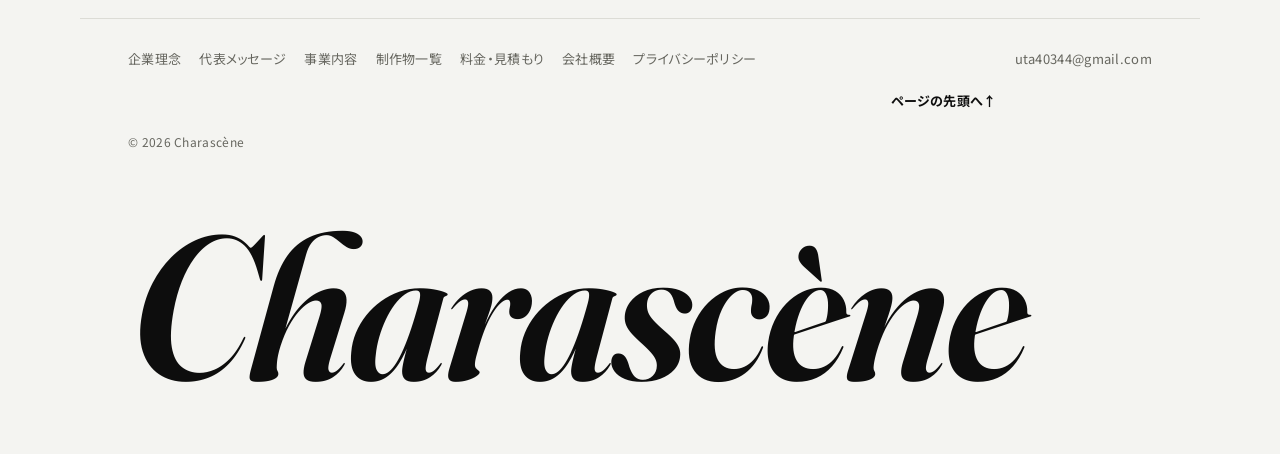
==== commit 76606dca: "Add files via upload" ====
--- a/index.html
+++ b/index.html
@@ -8,7 +8,7 @@
 <link rel="preconnect" href="https://fonts.googleapis.com">
 <link rel="preconnect" href="https://fonts.gstatic.com" crossorigin>
 <link rel="stylesheet" href="https://fonts.googleapis.com/css2?family=Fraunces:ital,opsz,wght@1,9..144,600&family=Inter+Tight:wght@500;600;800&family=Noto+Sans+JP:wght@400;500;700;900&display=swap">
-<link rel="stylesheet" href="site.css?v=202610270345">
+<link rel="stylesheet" href="site.css?v=202610270936">
 <style>
 /* Top page only: a stage. On load the house lights come up on the wordmark (time-based, like an
    After Effects title). Scrolling then scrubs a timeline: a 16:9 frame draws itself, three scenes
@@ -379,10 +379,10 @@
   <p class="foot-mark" aria-hidden="true"><span class="half t">Charascène</span><span class="half b">Charascène</span></p>
 </footer>
 
-<script src="works-data.js?v=202610270345"></script>
-<script src="thumbs.js?v=202610270345"></script>
-<script src="portfolio.js?v=202610270345"></script>
-<script src="stage.js?v=202610270345"></script>
-<script src="details.js?v=202610270345"></script>
+<script src="works-data.js?v=202610270936"></script>
+<script src="thumbs.js?v=202610270936"></script>
+<script src="portfolio.js?v=202610270936"></script>
+<script src="stage.js?v=202610270936"></script>
+<script src="details.js?v=202610270936"></script>
 </body>
 </html>
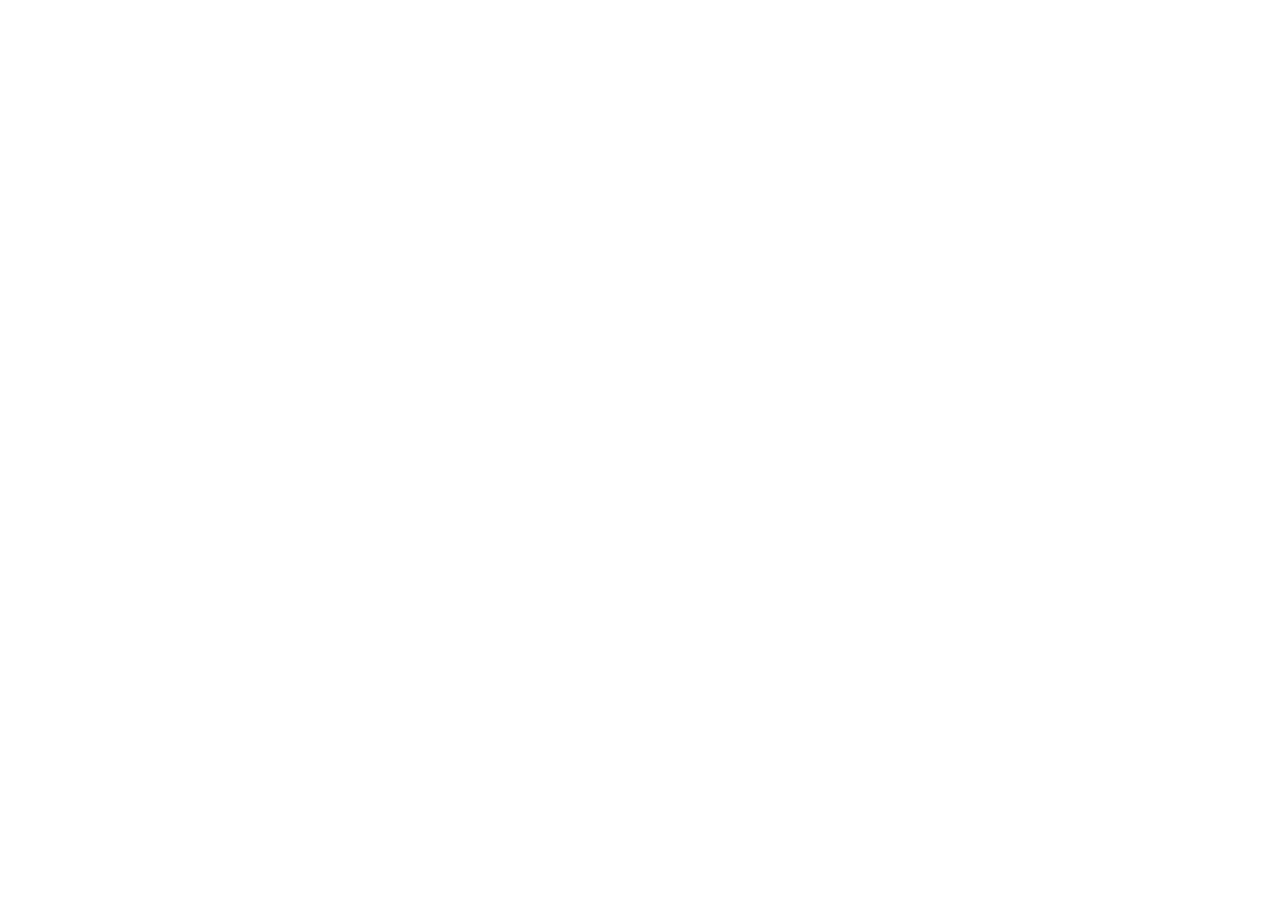
==== commit e7ee2ecd: "Add files via upload" ====
--- a/index.html
+++ b/index.html
@@ -2,387 +2,9 @@
 <html lang="ja">
 <head>
 <meta charset="utf-8">
-<meta name="viewport" content="width=device-width,initial-scale=1,viewport-fit=cover">
-<title>カラセーヌ</title>
-<meta name="description" content="切り抜き特化の動画制作スタジオ カラセーヌ（Charascène）。演者を第一に、感情を動かす切り抜きを。">
-<link rel="preconnect" href="https://fonts.googleapis.com">
-<link rel="preconnect" href="https://fonts.gstatic.com" crossorigin>
-<link rel="stylesheet" href="https://fonts.googleapis.com/css2?family=Fraunces:ital,opsz,wght@1,9..144,600&family=Inter+Tight:wght@500;600;800&family=Noto+Sans+JP:wght@400;500;700;900&display=swap">
-<link rel="stylesheet" href="site.css?v=202610270936">
-<style>
-/* Top page only: a stage. On load the house lights come up on the wordmark (time-based, like an
-   After Effects title). Scrolling then scrubs a timeline: a 16:9 frame draws itself, three scenes
-   play inside it, a cut runs through it and the frame is split open into the white page.
-   Everything animates transform / opacity / clip-path only, so it stays smooth. No grain. */
-.stage { position: relative; height: 460vh; }
-.stage-sticky { position: sticky; top: calc(64px + env(safe-area-inset-top, 0px)); height: calc(100vh - 64px - env(safe-area-inset-top, 0px)); overflow: hidden; background: #0a0a0a; color: #f4f4f1; }
-.stage-sticky > * { position: absolute; }
-
-/* lights */
-.lights { inset: 0; pointer-events: none; }
-.beam { top: -8%; left: 50%; width: 64vw; height: 112%; margin-left: -32vw; transform-origin: 50% 0; background: linear-gradient(to bottom, rgba(255, 248, 236, .34), rgba(255, 248, 236, .07) 70%, rgba(255, 248, 236, 0)); clip-path: polygon(47% 0, 53% 0, 82% 100%, 18% 100%); filter: blur(14px); opacity: 0; will-change: transform, opacity; }
-.beam.side { width: 40vw; margin-left: -20vw; background: linear-gradient(to bottom, rgba(214, 224, 240, .22), rgba(214, 224, 240, 0) 80%); clip-path: polygon(48% 0, 52% 0, 76% 100%, 24% 100%); }
-.beam.l { left: 8%; }
-.beam.r { left: 92%; }
-.pool { left: 50%; bottom: 4%; width: 70vw; height: 22vh; margin-left: -35vw; border-radius: 50%; background: radial-gradient(closest-side, rgba(255, 248, 236, .22), rgba(255, 248, 236, 0)); opacity: 0; }
-.haze { inset: -20%; background: radial-gradient(40% 30% at 35% 40%, rgba(255, 255, 255, .05), transparent 70%), radial-gradient(35% 28% at 68% 58%, rgba(255, 255, 255, .04), transparent 70%); animation: haze 18s ease-in-out infinite alternate; }
-@keyframes haze { to { transform: translate3d(4%, -3%, 0) scale(1.08); } }
-.lights > * { position: absolute; }
-
-/* wordmark (logo A), the copy under it */
-.hero { inset: 0; display: grid; place-items: center; align-content: center; gap: 0; text-align: center; pointer-events: none; }
-.hero-logo-wrap { will-change: transform, opacity; }
-.hero-logo { position: relative; display: inline-block; font-family: var(--serif); font-style: italic; font-weight: 600; font-size: clamp(54px, 11vw, 148px); line-height: 1.2; letter-spacing: -.01em; padding: 0 .1em; opacity: 0; }
-.hero-logo .half { display: block; white-space: nowrap; }
-.hero-logo .half.b { position: absolute; inset: 0; padding: inherit; }
-.hero-logo .half.t { clip-path: polygon(0 0, 100% 0, 100% 46%, 0 62%); }
-.hero-logo .half.b { clip-path: polygon(0 62%, 100% 46%, 100% 100%, 0 100%); }
-.hero-logo .cut { position: absolute; left: -4%; right: -4%; top: 54%; height: 1.5px; background: #fff; transform: rotate(-1.9deg) scaleX(0); transform-origin: left center; box-shadow: 0 0 14px rgba(255, 255, 255, .9); }
-.hero-sub { margin: 6px 0 0; font-family: var(--display); font-weight: 600; font-size: clamp(10px, 1.3vw, 13px); letter-spacing: .5em; color: #9a9a92; opacity: 0; }
-.hero-copy { margin-top: clamp(26px, 5vh, 48px); will-change: transform, opacity; }
-.hero-copy h1 { margin: 0; font-size: clamp(22px, 3.2vw, 34px); font-weight: 900; line-height: 1.5; letter-spacing: .08em; }
-.ln { display: block; overflow: hidden; padding-bottom: .06em; }
-.ln > span { display: inline-block; transform: translateY(110%); }
-.hero-copy p { margin: 12px 0 0; font-size: 13px; letter-spacing: .14em; color: #9a9a92; opacity: 0; }
-
-/* load sequence */
-.is-on .beam.main { animation: lightOn 1.6s .15s cubic-bezier(.16, 1, .3, 1) forwards; }
-.is-on .beam.side { animation: sideOn 1.4s 1.1s cubic-bezier(.16, 1, .3, 1) forwards, swing 9s 1.1s ease-in-out infinite alternate; }
-.is-on .beam.r { animation-name: sideOn, swingR; }
-.is-on .pool { animation: fade 1.6s .6s cubic-bezier(.16, 1, .3, 1) forwards; }
-.is-on .hero-logo { animation: logoIn 1.6s .5s cubic-bezier(.16, 1, .3, 1) forwards; }
-.is-on .hero-logo .cut { animation: cutLine .45s 1.75s cubic-bezier(.7, 0, .2, 1) forwards, fadeOut .35s 2.35s ease forwards; }
-.is-on .hero-logo .half.b { animation: slip .7s 2.1s cubic-bezier(.16, 1, .3, 1) forwards; }
-.is-on .hero-sub { animation: track 1.4s 2.1s cubic-bezier(.16, 1, .3, 1) forwards; }
-.is-on .ln > span { animation: up .9s cubic-bezier(.16, 1, .3, 1) forwards; animation-delay: calc(2.35s + var(--i) * .12s); }
-.is-on .hero-copy p { animation: fade .9s 2.75s ease forwards; }
-.is-on .stage-hint { animation: fade .8s 3.1s ease forwards; }
-@keyframes lightOn { from { opacity: 0; transform: scaleY(.75); } to { opacity: 1; transform: none; } }
-@keyframes sideOn { from { opacity: 0; } to { opacity: 1; } }
-@keyframes swing { from { transform: rotate(-14deg); } to { transform: rotate(10deg); } }
-@keyframes swingR { from { transform: rotate(14deg); } to { transform: rotate(-10deg); } }
-@keyframes fade { to { opacity: 1; } }
-@keyframes fadeOut { to { opacity: 0; } }
-@keyframes logoIn { from { opacity: 0; filter: blur(14px); transform: scale(1.06); } to { opacity: 1; filter: blur(0); transform: none; } }
-@keyframes cutLine { to { transform: rotate(-1.9deg) scaleX(1); } }
-@keyframes slip { to { transform: translate(.06em, .035em); } }
-@keyframes track { from { opacity: 0; letter-spacing: 1.4em; } to { opacity: 1; letter-spacing: .5em; } }
-@keyframes up { to { transform: none; } }
-/* skip / already seen: jump to the end of every load animation */
-.instant *, .instant *::before, .instant *::after { animation-delay: 0s !important; animation-duration: 1ms !important; }
-.instant .beam.side { animation: sideOn 1ms forwards, swing 9s ease-in-out infinite alternate !important; }
-.instant .beam.r { animation-name: sideOn, swingR !important; }
-.instant .haze { animation: haze 18s ease-in-out infinite alternate !important; }
-
-/* the frame */
-.frame-wrap { left: 50%; top: 50%; width: min(74vw, calc((100vh - 320px) * 1.7778)); aspect-ratio: 16 / 9; max-width: 100%; transform: translate(-50%, -46%); opacity: 0; will-change: transform, opacity; }
-.frame-wrap svg { position: absolute; inset: 0; width: 100%; height: 100%; overflow: visible; }
-.frame-wrap rect { fill: none; stroke: #f4f4f1; stroke-width: 1.2; vector-effect: non-scaling-stroke; }
-.corner { position: absolute; width: 18px; height: 18px; border: 0 solid #f4f4f1; opacity: 0; }
-.corner.tl { left: -10px; top: -10px; border-width: 1.5px 0 0 1.5px; }
-.corner.tr { right: -10px; top: -10px; border-width: 1.5px 1.5px 0 0; }
-.corner.bl { left: -10px; bottom: -10px; border-width: 0 0 1.5px 1.5px; }
-.corner.br { right: -10px; bottom: -10px; border-width: 0 1.5px 1.5px 0; }
-.frame-in { position: absolute; inset: 0; overflow: hidden; background: radial-gradient(80% 90% at 50% 40%, #1d1d1b, #0d0d0c); opacity: 0; }
-.fr-meta { position: absolute; left: 14px; right: 14px; top: 10px; display: flex; justify-content: space-between; font-family: var(--display); font-weight: 500; font-size: 10px; letter-spacing: .24em; color: #77776f; font-variant-numeric: tabular-nums; }
-.scene { position: absolute; inset: 0; display: grid; place-items: center; align-content: center; gap: 6px; text-align: center; }
-.scene .no { display: block; overflow: hidden; font-family: var(--display); font-weight: 600; font-size: clamp(10px, 1.2vw, 12px); letter-spacing: .4em; color: #9a9a92; }
-.scene .w { display: block; overflow: hidden; font-weight: 900; font-size: clamp(34px, 7vw, 92px); line-height: 1.2; letter-spacing: .06em; }
-.scene .en { display: block; overflow: hidden; font-family: var(--serif); font-style: italic; font-weight: 600; font-size: clamp(14px, 1.8vw, 20px); color: #c9c9c1; }
-.scene .no > span, .scene .w > span, .scene .en > span { display: inline-block; will-change: transform; }
-.fr-time { position: absolute; left: 14px; right: 14px; bottom: 12px; height: 18px; }
-.fr-time i { position: absolute; top: 6px; height: 6px; background: #3a3a37; }
-.fr-time i.on { background: #d8d8d2; }
-.fr-time .ph { position: absolute; top: 0; bottom: 0; left: 0; width: 1px; background: #fff; will-change: transform; }
-
-/* the cut and the white page opening out of it */
-.cutline { left: -10%; right: -10%; top: 50%; height: 1.5px; background: #fff; box-shadow: 0 0 18px rgba(255, 255, 255, .9); transform-origin: left center; transform: rotate(-4deg) scaleX(0); opacity: 0; }
-.open { inset: 0; display: grid; place-items: center; align-content: center; gap: 10px; text-align: center; background: var(--bg); color: var(--ink); clip-path: polygon(0 54%, 100% 46%, 100% 46%, 0 54%); }
-.open .k { font-family: var(--serif); font-style: italic; font-weight: 600; font-size: clamp(18px, 2.4vw, 24px); }
-.open h2 { margin: 0; font-size: clamp(26px, 4.4vw, 52px); font-weight: 900; line-height: 1.4; letter-spacing: .06em; }
-.open p { margin: 6px 0 0; font-size: 13px; letter-spacing: .14em; color: var(--muted); }
-.stage-hint { left: 50%; bottom: 22px; transform: translateX(-50%); font-family: var(--display); font-size: 10px; font-weight: 600; letter-spacing: .4em; color: #8d8d86; opacity: 0; transition: color .3s; }
-.stage-hint::after { content: ""; display: block; width: 1px; height: 22px; margin: 6px auto 0; background: currentColor; animation: hint 1.8s cubic-bezier(.7, 0, .2, 1) infinite; transform-origin: top; }
-.stage-hint.hide { visibility: hidden; }
-@keyframes hint { 0% { transform: scaleY(0); } 50% { transform: scaleY(1); transform-origin: top; } 51% { transform-origin: bottom; } 100% { transform: scaleY(0); transform-origin: bottom; } }
-
-/* ---------- the name, large ---------- */
-.brand { padding-block: clamp(80px, 12vw, 160px) clamp(40px, 6vw, 80px); border-bottom: 1px solid var(--line); overflow: hidden; }
-.brand-k { margin: 0; font-family: var(--display); font-weight: 600; font-size: 12px; letter-spacing: .3em; color: var(--muted); }
-.brand-mark { position: relative; display: inline-block; margin-top: 10px; font-family: var(--serif); font-style: italic; font-weight: 600; font-size: clamp(64px, 15.5vw, 230px); line-height: 1.1; letter-spacing: -.02em; }
-.brand-mark .half, .foot-mark .half { display: block; white-space: nowrap; }
-.brand-mark .half.b, .foot-mark .half.b { position: absolute; inset: 0; }
-.brand-mark .half.t, .foot-mark .half.t { clip-path: polygon(0 0, 100% 0, 100% 46%, 0 62%); }
-.brand-mark .half.b, .foot-mark .half.b { clip-path: polygon(0 62%, 100% 46%, 100% 100%, 0 100%); transform: translate(0, 0); transition: transform 1.2s cubic-bezier(.16, 1, .3, 1) .5s; }
-.brand.is-in .brand-mark .half.b { transform: translate(.06em, .035em); }
-.brand-mark .half.t { transform: translateY(30%); opacity: 0; transition: transform 1.2s cubic-bezier(.16, 1, .3, 1), opacity 1s; }
-.brand.is-in .brand-mark .half.t { transform: none; opacity: 1; }
-.brand-mark .half.b { opacity: 0; transition: transform 1.2s cubic-bezier(.16, 1, .3, 1) .5s, opacity 1s; }
-.brand.is-in .brand-mark .half.b { opacity: 1; }
-.brand-read { margin: 4px 0 0; font-weight: 900; font-size: clamp(20px, 2.6vw, 30px); letter-spacing: .5em; }
-.brand-ety { display: flex; flex-wrap: wrap; align-items: center; gap: 12px clamp(16px, 3vw, 40px); margin-top: clamp(32px, 5vw, 56px); padding-top: 24px; border-top: 1px solid var(--ink); }
-.brand-ety p { margin: 0; display: grid; gap: 2px; }
-.brand-ety .w { font-family: var(--serif); font-style: italic; font-weight: 600; font-size: clamp(28px, 3.4vw, 44px); line-height: 1.1; }
-.brand-ety .r { font-family: var(--display); font-size: 12px; letter-spacing: .08em; color: var(--muted); }
-.brand-ety .m { font-weight: 900; font-size: clamp(16px, 1.6vw, 20px); }
-.brand-ety .plus { font-size: 24px; color: var(--muted); }
-.brand-ety .eq .m { font-size: clamp(24px, 3vw, 36px); }
-.foot-mark { position: relative; grid-column: 1 / -1; margin: 28px 0 0; font-family: var(--serif); font-style: italic; font-weight: 600; font-size: clamp(56px, 16vw, 240px); line-height: 1.05; letter-spacing: -.02em; color: var(--ink); }
-.foot-mark .half.b { transform: translate(.06em, .035em); }
-.logo .sub { letter-spacing: .3em; }
-/* the company wordmark is always shown whole: no cut line, no split halves */
-.hero-logo .half.t, .brand-mark .half.t, .foot-mark .half.t { clip-path: none; }
-.hero-logo .half.b, .hero-logo .cut, .brand-mark .half.b, .foot-mark .half.b { display: none; }
-
-/* ---------- Top page sections ---------- */
-.mission { display: grid; grid-template-columns: 11em minmax(0, 1fr); gap: 10px 32px; padding-block: 28px; border-top: 1px solid var(--ink); }
-.mission + .mission { border-top-color: var(--line); }
-.mission .k { font-weight: 700; font-size: 15px; letter-spacing: .12em; }
-.mission .k small { display: block; margin-top: 2px; font-family: var(--body); font-weight: 500; font-size: 12px; letter-spacing: .08em; color: var(--muted); }
-.mission h3 { margin: 0; font-size: clamp(24px, 3.4vw, 36px); font-weight: 900; line-height: 1.45; letter-spacing: .04em; text-wrap: balance; }
-.mission p { margin: 12px 0 0; max-width: 38em; color: var(--muted); }
-.values { display: grid; grid-template-columns: repeat(2, minmax(0, 1fr)); gap: 0 0; margin: 0; padding: 0; list-style: none; }
-.values li { padding: 18px 28px 22px 0; min-width: 0; border-top: 1px solid var(--line); }
-.values li:nth-child(even) { padding-left: 28px; border-left: 1px solid var(--line); }
-.values li:nth-child(-n + 2) { border-top: 0; padding-top: 4px; }
-.values .en { display: block; font-family: var(--serif); font-style: italic; font-weight: 600; font-size: 22px; line-height: 1.3; }
-.values b { display: block; font-size: clamp(18px, 2vw, 24px); font-weight: 900; }
-.values p { margin: 8px 0 0; font-size: 14px; line-height: 1.9; color: var(--muted); }
-.service .card .icon { margin-bottom: 14px; font-family: var(--display); font-weight: 800; font-size: 13px; letter-spacing: .1em; color: var(--muted); }
-.service .card .more-link { display: inline-block; margin-top: 14px; font-size: 13px; font-weight: 700; color: var(--ink); }
-.ceo { display: grid; grid-template-columns: 240px minmax(0, 1fr); gap: 40px; align-items: start; }
-.ceo-photo { position: relative; aspect-ratio: 4 / 5; max-width: 100%; overflow: hidden; background: radial-gradient(70% 60% at 50% 38%, #3a3a37, #0d0d0d 75%); display: grid; place-items: center; color: #f4f4f1; font-family: var(--serif); font-style: italic; font-weight: 600; font-size: 64px; }
-.ceo-photo span { position: absolute; left: 12px; bottom: 10px; font-family: var(--display); font-style: normal; font-weight: 500; font-size: 10px; letter-spacing: .2em; color: #8d8d86; }
-.ceo-name { margin: 14px 0 0; font-weight: 700; }
-.ceo-name small { display: block; font-weight: 400; font-size: 12px; color: var(--muted); }
-.ceo-msg .lead { margin: 0 0 22px; font-size: clamp(21px, 2.8vw, 28px); font-weight: 900; line-height: 1.5; letter-spacing: .04em; text-wrap: balance; }
-.ceo-msg p { margin: 0 0 16px; font-size: 15px; line-height: 2; }
-.ceo-msg .sign { margin-top: 26px; text-align: right; line-height: 1.7; }
-.ceo-msg .sign small { display: block; font-size: 12px; color: var(--muted); }
-.ceo-msg .sign b { font-size: 17px; letter-spacing: .1em; }
-.history { list-style: none; margin: 0; padding: 0; border-top: 1px solid var(--ink); }
-.history li { display: grid; grid-template-columns: 10em minmax(0, 1fr); gap: 4px 18px; padding: 14px 0; border-bottom: 1px solid var(--line); font-size: 14px; }
-.history .when { font-family: var(--display); font-weight: 600; font-variant-numeric: tabular-nums; }
-.links3 { display: grid; grid-template-columns: repeat(3, minmax(0, 1fr)); margin-top: 28px; border-top: 1px solid var(--ink); }
-.links3 a { display: block; padding: 18px 20px 18px 0; text-decoration: none; border-bottom: 1px solid var(--line); }
-.links3 a + a { padding-left: 20px; border-left: 1px solid var(--line); }
-.links3 a:hover b { text-decoration: underline; text-underline-offset: 4px; }
-.links3 b { display: block; font-size: 16px; }
-.links3 span { font-size: 13px; color: var(--muted); }
-@media (max-width: 760px) {
-  .ceo { grid-template-columns: minmax(0, 1fr); }
-  .ceo-photo { width: 200px; }
-  .mission { grid-template-columns: minmax(0, 1fr); }
-  .values { grid-template-columns: minmax(0, 1fr); }
-  .values li, .values li:nth-child(even), .values li:nth-child(-n + 2) { padding: 16px 0; border-left: 0; border-top: 1px solid var(--line); }
-  .links3 { grid-template-columns: minmax(0, 1fr); }
-  .links3 a + a { padding-left: 0; border-left: 0; }
-  .history li { grid-template-columns: minmax(0, 1fr); }
-  .stage { height: 400vh; }
-  .frame-wrap { width: 88vw; }
-}
-@media (prefers-reduced-motion: reduce) {
-  .stage { height: auto; }
-  .stage-sticky { position: relative; height: 80vh; }
-  .frame-wrap, .cutline, .open { display: none; }
-}
-</style>
+<title>Charascène</title>
+<meta http-equiv="refresh" content="0; url=https://charascene.github.io/">
+<link rel="canonical" href="https://charascene.github.io/">
 </head>
-<body>
-
-<header class="nav">
-  <div class="wrap nav-inner">
-    <a class="logo" href="index.html" aria-label="Charascène トップへ"><span class="wm">Charascène</span><span class="sub">カラセーヌ</span></a>
-    <ul class="nav-links">
-      <li><a href="#philosophy">企業理念</a></li>
-      <li><a href="#ceo">代表メッセージ</a></li>
-      <li><a href="#service">事業内容</a></li>
-      <li><a href="works.html">制作物一覧</a></li>
-      <li><a href="price.html">料金</a></li>
-      <li><a href="#company">会社概要</a></li>
-    </ul>
-    <a class="btn-primary" href="price.html#estimate">お問い合わせ</a>
-  </div>
-</header>
-
-<main id="top">
-  <!-- Stage: lights up on the wordmark, then a scroll-scrubbed timeline (see stage.js). -->
-  <section class="stage" id="cam" aria-label="カラセーヌの紹介">
-    <div class="stage-sticky" id="stage">
-      <div class="lights" aria-hidden="true">
-        <div class="haze"></div>
-        <div class="beam side l"></div>
-        <div class="beam side r"></div>
-        <div class="beam main"></div>
-        <div class="pool"></div>
-      </div>
-
-      <div class="frame-wrap" id="frame" aria-hidden="true">
-        <svg viewBox="0 0 160 90" preserveAspectRatio="none"><rect x="0" y="0" width="160" height="90" pathLength="1" stroke-dasharray="1" stroke-dashoffset="1"/></svg>
-        <span class="corner tl"></span><span class="corner tr"></span><span class="corner bl"></span><span class="corner br"></span>
-        <div class="frame-in">
-          <div class="fr-meta"><span></span><span class="tc">00:00:00:00</span></div>
-          <div class="scene"><span class="no"><span>01</span></span><span class="w"><span>その一瞬で、</span></span></div>
-          <div class="scene"><span class="no"><span>02</span></span><span class="w"><span>心が動いて、</span></span></div>
-          <div class="scene"><span class="no"><span>03</span></span><span class="w"><span>好きになる。</span></span></div>
-          <div class="fr-time"><i style="left:0;width:31%"></i><i style="left:33%;width:32%"></i><i style="left:67%;width:33%"></i><span class="ph"></span></div>
-        </div>
-      </div>
-
-      <div class="hero">
-        <div class="hero-logo-wrap" id="hero-logo">
-          <div class="hero-logo" aria-hidden="true">
-            <span class="half t">Charascène</span><span class="half b">Charascène</span><span class="cut"></span>
-          </div>
-          <p class="hero-sub">切り抜き動画スタジオ</p>
-        </div>
-        <div class="hero-copy" id="hero-copy">
-          <h1><span class="ln"><span style="--i:0">喜びの場面を、</span></span><span class="ln"><span style="--i:1">切り抜く。</span></span></h1>
-        </div>
-      </div>
-
-      <div class="cutline" id="cutline" aria-hidden="true"></div>
-      <div class="open" id="open">
-        <span class="k">Charascène</span>
-        <h2>感情を動かす、<br>切り抜きを。</h2>
-      </div>
-      <span class="stage-hint" id="stage-hint">SCROLL</span>
-    </div>
-  </section>
-
-  <section class="brand" id="brand" aria-label="Charascène（カラセーヌ）">
-    <div class="wrap">
-      <div class="brand-mark" aria-hidden="true"><span class="half t">Charascène</span><span class="half b">Charascène</span></div>
-      <p class="brand-read">カラセーヌ</p>
-    </div>
-  </section>
-
-  <section class="wrap section" id="philosophy" aria-labelledby="philosophy-title">
-    <div class="section-head">
-      <div><h2 id="philosophy-title">企業理念</h2></div>
-    </div>
-    <div class="mission">
-      <span class="k">使命</span>
-      <div><h3>その一瞬で、好きになる。</h3><p>数時間の配信のなかには、演者さんの魅力がぎゅっと詰まった「一瞬」が眠っています。私たちはその一瞬を見つけ出し、いちばん伝わる形に切り抜いて、まだ出会っていない誰かのもとへ届けます。一本の切り抜きが、誰かの「推し」が生まれるきっかけになること。それが、カラセーヌの仕事です。</p></div>
-    </div>
-    <div class="mission">
-      <span class="k">目指す姿</span>
-      <div><h3>切り抜きを、演者とファンの「入口」に。</h3><p>切り抜きは、配信の代わりではなく、配信への入口です。観終わった人が「この人の配信をのぞいてみよう」と思える切り抜きを積み重ね、演者さんからもファンからも「ここに任せれば安心」と思ってもらえるスタジオを目指します。</p></div>
-    </div>
-    <div class="mission">
-      <span class="k">大切にすること</span>
-      <ul class="values">
-        <li><b>演者が主役。</b><p>キャラクター、関係性、ファンとの文化。演者さんが大切にしているものを、私たちも同じように大切にします。面白さのために、その人らしさを曲げることはしません。</p></li>
-        <li><b>感情を逃さない。</b><p>笑い、驚き、胸が熱くなる瞬間。数字より先に、観た人の心が動くかどうかで判断します。テロップ一つ、間の一秒まで、感情が伝わるように仕立てます。</p></li>
-        <li><b>約束を守る。</b><p>締切を守り、遅れそうなときはすぐに伝える。お預かりした素材や公開前の情報は外に出さない。信頼して任せていただける、当たり前を徹底します。</p></li>
-        <li><b>気持ちよく、速く。</b><p>相談しやすく、待たせない。修正にも前向きに向き合い、依頼する側も楽しくなるやりとりを心がけます。</p></li>
-      </ul>
-    </div>
-  </section>
-
-  <section class="wrap section" id="ceo" aria-labelledby="ceo-title">
-    <div class="section-head">
-      <div><h2 id="ceo-title">代表メッセージ</h2></div>
-    </div>
-    <div class="ceo">
-      <div>
-        <div class="ceo-photo" aria-hidden="true">C<span>Charascène</span></div>
-        <p class="ceo-name">小林 颯太<small>カラセーヌ 代表 ／ 動画編集者「<a href="portfolio/">さ村井</a>」</small></p>
-      </div>
-      <div class="ceo-msg">
-        <p class="lead">推しの魅力を、<br>まだ知らない誰かへ。</p>
-        <p>配信を観ていて、「この瞬間を、誰かに見せたい」と思ったことはありませんか。笑いすぎて息ができなくなった場面。思わず声が出た逆転劇。何気ないひと言に、胸がぎゅっとなった夜。数時間の配信のなかには、その人を好きになるには十分すぎる「一瞬」が、いくつも眠っています。</p>
-        <p>私がこの世界を知ったのも、そんな一瞬からでした。知り合いが「これ、見てみて」と教えてくれた、一本の切り抜き。そこで初めて、切り抜きという世界を、そして映像という世界を知りました。画面の向こうで誰かが笑っているだけで、こちらまで笑顔になる。あの感覚を、私は今もはっきり覚えています。</p>
-        <p>だから今度は、私が教える番です。カラセーヌは、私が知っている推しの魅力を、まだ出会っていない誰かへ届けるために始めました。これまで270本以上の切り抜きと、演者さんからの37本のご依頼に向き合ってきましたが、その気持ちは最初の一本を観た日から変わっていません。</p>
-        <p>目指しているのは、もっと多くの人に、もっと深く知ってもらうこと。再生数のためだけではなく、観終わった人が「今夜、この人の配信をのぞいてみようかな」と思える一本を。演者さんの大切な時間をお借りしてつくる仕事だからこそ、その人らしさを何よりも大切に、丁寧に切り抜きます。</p>
-        <p>だから、どうか難しく考えずに楽しんでください。笑って、驚いて、「好きかも」と思ってもらえたら。その気持ちが、次の誰かへの「これ、見てみて」になったら。それ以上にうれしいことはありません。</p>
-        <p class="sign"><small>2026年10月</small><small>カラセーヌ 代表</small><b>小林 颯太</b></p>
-      </div>
-    </div>
-  </section>
-
-  <section class="wrap section service" id="service" aria-labelledby="service-title">
-    <div class="section-head">
-      <div><h2 id="service-title">事業内容</h2></div>
-    </div>
-    <div class="grid3">
-      <div class="card"><div class="icon">01</div><h3>切り抜き動画</h3><p>長い配信から、いちばん感情が動く瞬間を選んで、テロップ・効果音で仕立てます。シーン選びからお任せも可能です。</p><a class="more-link" href="price.html">料金を見る →</a></div>
-      <div class="card"><div class="icon">02</div><h3>ショート動画</h3><p>冒頭の数秒で指を止める、縦型の短い動画。TikTok・YouTube ショート・リール向けに。</p><a class="more-link" href="price.html">料金を見る →</a></div>
-      <div class="card"><div class="icon">03</div><h3>企画動画・サムネイル</h3><p>企画動画の編集はご相談ください。サムネイルは単品でも、動画とセットでも承ります。</p><a class="more-link" href="price.html">料金を見る →</a></div>
-    </div>
-    <div class="links3">
-      <a href="works.html"><b>制作物一覧 →</b></a>
-      <a href="price.html"><b>料金・見積もり →</b></a>
-      <a href="price.html#estimate"><b>お問い合わせ →</b></a>
-    </div>
-  </section>
-
-  <section class="wrap section" id="results" aria-labelledby="results-title">
-    <div class="section-head">
-      <div><h2 id="results-title">実績</h2></div>
-      <a class="btn-ghost" href="works.html">制作物一覧へ <span aria-hidden="true">→</span></a>
-    </div>
-    <dl class="numbers">
-      <div class="num"><dt>依頼作品</dt><dd id="stat-client">37<small>本</small></dd></div>
-      <div class="num"><dt>公開作品</dt><dd id="stat-count">309<small>本</small></dd></div>
-      <div class="num"><dt>合計再生回数</dt><dd id="stat-total">837万<small>回以上</small></dd></div>
-      <div class="num"><dt>最多再生</dt><dd id="stat-top">42万<small>回</small></dd></div>
-    </dl>
-    <h3 class="sub-h">よく観られている作品</h3>
-    <div class="tiles" id="top-works"></div>
-  </section>
-
-  <section class="wrap section" id="company" aria-labelledby="company-title">
-    <div class="section-head">
-      <div><h2 id="company-title">会社概要</h2></div>
-    </div>
-    <dl class="dl-table">
-      <div><dt>屋号</dt><dd>カラセーヌ（Charascène）</dd></div>
-      <div><dt>代表者</dt><dd>小林 颯太</dd></div>
-      <div><dt>開業</dt><dd>2026年10月15日（個人事業）</dd></div>
-      <div><dt>事業内容</dt><dd>切り抜き動画・ショート動画・企画動画の編集／サムネイル制作</dd></div>
-      <div><dt>所在地</dt><dd>東京都</dd></div>
-      <div><dt>お問い合わせ</dt><dd>uta40344@gmail.com</dd></div>
-    </dl>
-    <h3 class="sub-h">沿革</h3>
-    <ol class="history">
-      <li><span class="when">開業前</span><span>「さ村井」（旧名義「邸汰ラク」）として切り抜き動画の制作を開始。自主制作のほか、演者さまからの依頼制作を担当</span></li>
-      <li><span class="when">2026年10月14日</span><span>料金表・見積もりシミュレーターを公開</span></li>
-      <li><span class="when">2026年10月15日</span><span>屋号「カラセーヌ（Charascène）」で個人事業を開業。公式サイトを公開</span></li>
-    </ol>
-  </section>
-
-  <section class="wrap section" id="news" aria-labelledby="news-title">
-    <div class="section-head">
-      <div><h2 id="news-title">お知らせ</h2></div>
-    </div>
-    <ul class="news">
-      <li><time datetime="2026-10-15">2026.10.15</time><span class="cat">お知らせ</span><span>カラセーヌ（Charascène）を開業し、公式サイトを公開しました。</span></li>
-      <li><time datetime="2026-10-14">2026.10.14</time><span class="cat">料金</span><span>料金表と、自動で金額がわかる見積もりシミュレーターを公開しました。</span></li>
-    </ul>
-  </section>
-
-  <section class="wrap">
-    <div class="cta">
-      <div><h2>あなたの配信の「いちばんの瞬間」を、<br>一緒に届けませんか。</h2></div>
-      <a class="btn-primary" href="price.html#estimate">見積もり・お問い合わせ <span class="arrow" aria-hidden="true">→</span></a>
-    </div>
-  </section>
-</main>
-
-<footer class="wrap foot">
-  <nav aria-label="サイト内リンク">
-    <a href="index.html#philosophy">企業理念</a><a href="index.html#ceo">代表メッセージ</a><a href="index.html#service">事業内容</a><a href="works.html">制作物一覧</a><a href="price.html">料金・見積もり</a><a href="index.html#company">会社概要</a><a href="privacy.html">プライバシーポリシー</a>
-  </nav>
-  <span>uta40344@gmail.com</span>
-  <span class="copy">© 2026 Charascène</span>
-  <p class="foot-mark" aria-hidden="true"><span class="half t">Charascène</span><span class="half b">Charascène</span></p>
-</footer>
-
-<script src="works-data.js?v=202610270936"></script>
-<script src="thumbs.js?v=202610270936"></script>
-<script src="portfolio.js?v=202610270936"></script>
-<script src="stage.js?v=202610270936"></script>
-<script src="details.js?v=202610270936"></script>
-</body>
+<body><p><a href="https://charascene.github.io/">https://charascene.github.io/</a></p></body>
 </html>
